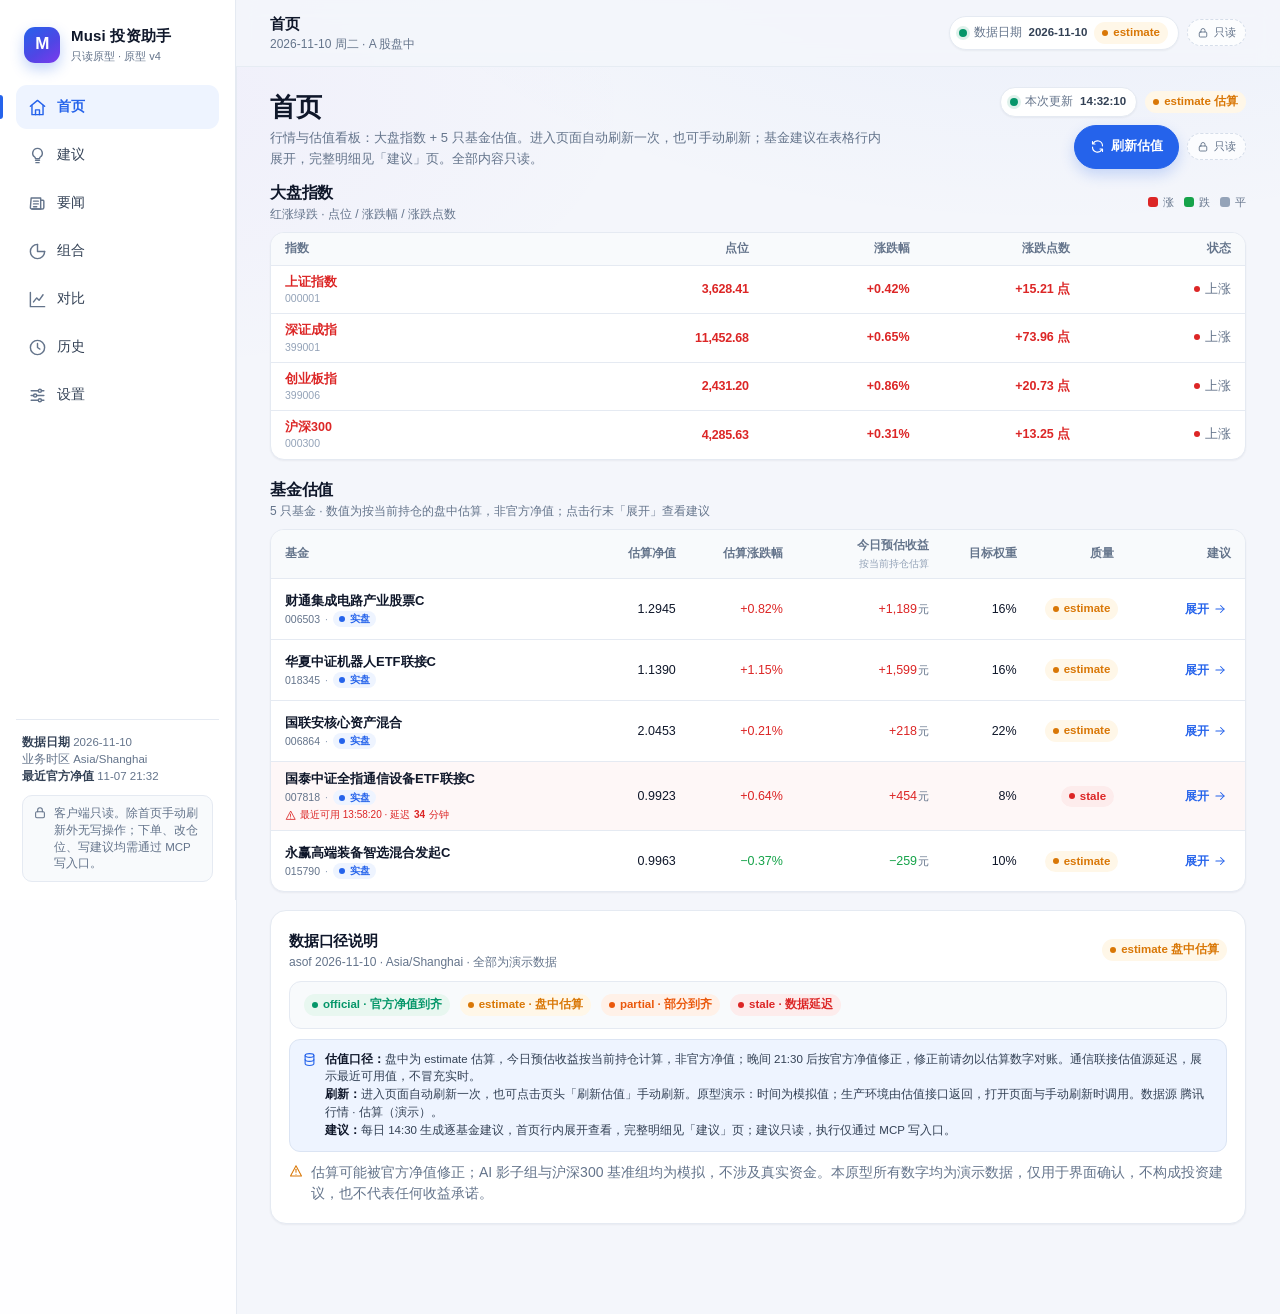
==== investment-assistant/index.html @ edfe757d "feat: 原型 v4 首页表格化、建议行内展开与全局刷新时间" ====
<!doctype html>
<html lang="zh-CN">
<head>
  <meta charset="utf-8">
  <meta name="viewport" content="width=device-width, initial-scale=1, viewport-fit=cover">
  <meta name="theme-color" content="#f4f6fb">
  <title>首页 · Musi 投资助手原型</title>
  <link rel="stylesheet" href="assets/app.css">
</head>
<body data-page="home">
  <div class="layout">
    <aside class="sidebar" id="sidebar"></aside>
    <div class="main">
      <header class="topbar" id="topbar"></header>
      <main class="content">
        <div class="page-head">
          <div>
            <h1>首页</h1>
            <p class="lede">行情与估值看板：大盘指数 + 5 只基金估值。进入页面自动刷新一次，也可手动刷新；基金建议在表格行内展开，完整明细见「建议」页。全部内容只读。</p>
          </div>
          <div class="head-side" id="home-head-side"></div>
        </div>

        <section class="section" style="margin-top:0" aria-label="大盘指数">
          <div class="section-head">
            <div>
              <h2>大盘指数</h2>
              <div class="hint">红涨绿跌 · 点位 / 涨跌幅 / 涨跌点数</div>
            </div>
            <div class="updown-legend" aria-label="涨跌颜色图例">
              <span class="ud-item"><span class="ud-swatch up"></span>涨</span>
              <span class="ud-item"><span class="ud-swatch down"></span>跌</span>
              <span class="ud-item"><span class="ud-swatch flat"></span>平</span>
            </div>
          </div>
          <div class="table-card">
            <table class="data-table index-table">
              <caption class="sr-only">大盘指数：点位、涨跌幅、涨跌点数与状态</caption>
              <thead>
                <tr>
                  <th scope="col">指数</th>
                  <th scope="col" class="r">点位</th>
                  <th scope="col" class="r">涨跌幅</th>
                  <th scope="col" class="r">涨跌点数</th>
                  <th scope="col" class="r">状态</th>
                </tr>
              </thead>
              <tbody id="index-body" aria-live="polite"></tbody>
            </table>
          </div>
        </section>

        <section class="section" aria-label="基金估值">
          <div class="section-head">
            <div>
              <h2>基金估值</h2>
              <div class="hint">5 只基金 · 数值为按当前持仓的盘中估算，非官方净值；点击行末「展开」查看建议</div>
            </div>
          </div>
          <div class="table-card">
            <table class="data-table fund-table">
              <caption class="sr-only">基金估值与今日建议，每行可展开查看建议明细</caption>
              <thead>
                <tr>
                  <th scope="col">基金</th>
                  <th scope="col" class="r">估算净值</th>
                  <th scope="col" class="r">估算涨跌幅</th>
                  <th scope="col" class="r">今日预估收益<small class="th-sub">按当前持仓估算</small></th>
                  <th scope="col" class="r">目标权重</th>
                  <th scope="col" class="r">质量</th>
                  <th scope="col" class="r">建议</th>
                </tr>
              </thead>
              <tbody id="fund-body" aria-live="polite"></tbody>
            </table>
          </div>
          <noscript>
            <div class="table-card noscript-snapshot">
              <p class="noscript-note"><b>JavaScript 未启用</b>：以下为静态快照（估算时间 14:32:10）；启用后可自动刷新，并在表格行内展开建议。</p>
              <p class="noscript-note">大盘：上证指数 3,628.41 +0.42% · 深证成指 11,452.68 +0.65% · 创业板指 2,431.20 +0.86% · 沪深300 4,285.63 +0.31%</p>
              <table class="data-table">
                <caption class="sr-only">静态基金估值快照</caption>
                <thead><tr><th scope="col">基金</th><th scope="col" class="r">估算净值</th><th scope="col" class="r">估算涨跌幅</th><th scope="col" class="r">今日预估收益</th></tr></thead>
                <tbody>
                  <tr><th scope="row">财通集成电路产业股票C</th><td class="r tabular">1.2945</td><td class="r tabular up">+0.82%</td><td class="r tabular up">+1,189 元</td></tr>
                  <tr><th scope="row">华夏中证机器人ETF联接C</th><td class="r tabular">1.1390</td><td class="r tabular up">+1.15%</td><td class="r tabular up">+1,599 元</td></tr>
                  <tr><th scope="row">国联安核心资产混合</th><td class="r tabular">2.0453</td><td class="r tabular up">+0.21%</td><td class="r tabular up">+218 元</td></tr>
                  <tr><th scope="row">国泰中证全指通信设备ETF联接C（stale）</th><td class="r tabular">0.9923</td><td class="r tabular up">+0.64%</td><td class="r tabular up">+454 元</td></tr>
                  <tr><th scope="row">永赢高端装备智选混合发起C</th><td class="r tabular">0.9963</td><td class="r tabular down">−0.37%</td><td class="r tabular down">−259 元</td></tr>
                </tbody>
              </table>
            </div>
          </noscript>
        </section>

        <section class="grid grid-12 section" id="home-quality" aria-label="数据口径说明"></section>
      </main>
      <footer class="site-foot" id="site-footer"></footer>
    </div>
    <nav class="bottom-nav" id="bottom-nav" aria-label="移动端主导航"></nav>
  </div>
  <span id="refresh-status" class="sr-only" aria-live="polite"></span>
  <script src="assets/data.js"></script>
  <script src="assets/app.js"></script>
</body>
</html>
---- investment-assistant/assets/app.css ----
/* Musi 投资助手 · 静态原型样式（浅色金融看板） */
:root {
  --bg: #f4f6fb;
  --bg-deep: #eef1f8;
  --surface: #ffffff;
  --surface-2: #f8fafc;
  --surface-3: #f1f5f9;
  --border: #e5eaf2;
  --border-strong: #d6deea;
  --text: #0f172a;
  --text-2: #334155;
  --muted: #64748b;
  --muted-2: #94a3b8;
  --blue: #2563eb;
  --blue-soft: #eef4ff;
  --purple: #7c3aed;
  --purple-soft: #f4efff;
  --amber: #d97706;
  --amber-soft: #fff7e8;
  --up: #dc2626;
  --up-soft: #fdeeee;
  --down: #16a34a;
  --down-soft: #e9f7ef;
  --green: #059669;
  --green-soft: #e8f7f0;
  --orange: #ea580c;
  --orange-soft: #fff1e8;
  --red: #dc2626;
  --red-soft: #fdecec;
  --radius: 16px;
  --radius-sm: 10px;
  --shadow: 0 1px 2px rgba(15, 23, 42, 0.04), 0 10px 28px rgba(15, 23, 42, 0.055);
  --shadow-sm: 0 1px 2px rgba(15, 23, 42, 0.05);
  --sidebar-w: 236px;
  --font: -apple-system, BlinkMacSystemFont, "Segoe UI", "PingFang SC",
    "Hiragino Sans GB", "Microsoft YaHei", "Noto Sans SC", "Source Han Sans SC",
    sans-serif;
}

* { box-sizing: border-box; }

html, body {
  margin: 0;
  padding: 0;
  max-width: 100%;
  overflow-x: hidden;
}

body {
  background:
    radial-gradient(1100px 520px at 82% -8%, rgba(37, 99, 235, 0.055), transparent 64%),
    radial-gradient(900px 460px at 8% 8%, rgba(124, 58, 237, 0.04), transparent 60%),
    var(--bg);
  color: var(--text);
  font-family: var(--font);
  font-size: 14px;
  line-height: 1.55;
  -webkit-font-smoothing: antialiased;
  text-rendering: optimizeLegibility;
}

a { color: inherit; text-decoration: none; }
button { font-family: inherit; }
svg { display: block; width: 1em; height: 1em; flex: none; }

/* ---------- 布局 ---------- */
.layout { display: flex; min-height: 100vh; position: relative; }
@media (min-width: 901px) {
  .layout::before {
    content: "";
    position: absolute;
    left: 0; top: 0; bottom: 0;
    width: var(--sidebar-w);
    background: rgba(255, 255, 255, 0.92);
    border-right: 1px solid var(--border);
    z-index: 0;
  }
}

.sidebar {
  width: var(--sidebar-w);
  flex: 0 0 var(--sidebar-w);
  position: sticky;
  top: 0;
  height: 100vh;
  padding: 22px 16px 18px;
  background: rgba(255, 255, 255, 0.92);
  border-right: 1px solid var(--border);
  display: flex;
  flex-direction: column;
  gap: 18px;
  z-index: 30;
}

.brand { display: flex; align-items: center; gap: 11px; padding: 2px 8px; }
.brand-mark {
  width: 36px; height: 36px; border-radius: 11px;
  background: linear-gradient(145deg, #2563eb, #4f46e5 58%, #7c3aed);
  color: #fff; display: grid; place-items: center;
  font-weight: 800; font-size: 17px; letter-spacing: -0.5px;
  box-shadow: 0 6px 14px rgba(37, 99, 235, 0.28);
}
.brand-name { font-weight: 700; font-size: 15px; letter-spacing: 0.2px; }
.brand-sub { font-size: 11px; color: var(--muted); margin-top: 1px; }

.side-nav { display: flex; flex-direction: column; gap: 4px; }
.nav-item {
  display: flex; align-items: center; gap: 10px;
  min-height: 44px; padding: 0 12px; border-radius: 11px;
  color: var(--text-2); font-weight: 500; font-size: 14px;
  transition: background 0.15s ease, color 0.15s ease;
  position: relative;
}
.nav-item svg { width: 19px; height: 19px; color: var(--muted); flex: none; }
.nav-item:hover { background: var(--surface-3); }
.nav-item.active {
  background: var(--blue-soft);
  color: var(--blue);
  font-weight: 650;
}
.nav-item.active svg { color: var(--blue); }
.nav-item.active::before {
  content: ""; position: absolute; left: -16px; top: 10px; bottom: 10px;
  width: 3px; border-radius: 0 3px 3px 0; background: var(--blue);
}

.side-foot {
  margin-top: auto;
  border-top: 1px solid var(--border);
  padding: 14px 6px 0;
  display: flex; flex-direction: column; gap: 10px;
}
.side-data { font-size: 11.5px; color: var(--muted); line-height: 1.5; }
.side-data b { color: var(--text-2); font-weight: 600; }
.readonly-note {
  display: flex; align-items: flex-start; gap: 7px;
  background: var(--surface-2); border: 1px solid var(--border);
  border-radius: 10px; padding: 9px 10px;
  font-size: 11.5px; color: var(--muted); line-height: 1.45;
}
.readonly-note svg { width: 14px; height: 14px; color: var(--muted); flex: none; margin-top: 1px; }

.main { flex: 1; min-width: 0; display: flex; flex-direction: column; position: relative; z-index: 1; }

.topbar {
  position: sticky; top: 0; z-index: 24;
  display: flex; align-items: center; justify-content: space-between; gap: 14px;
  padding: 12px 34px;
  background: rgba(244, 246, 251, 0.86);
  backdrop-filter: blur(10px);
  border-bottom: 1px solid rgba(229, 234, 242, 0.9);
}
.topbar-left { display: flex; align-items: center; gap: 12px; min-width: 0; }
.topbar-brand { display: none; }
.topbar-brand .brand-mark { width: 32px; height: 32px; border-radius: 9px; font-size: 15px; }
.topbar-title { font-weight: 700; font-size: 15px; white-space: nowrap; }
.topbar-sub { color: var(--muted); font-size: 12px; white-space: nowrap; }
.topbar-right { display: flex; align-items: center; gap: 8px; flex-wrap: wrap; justify-content: flex-end; }

.content {
  width: 100%;
  max-width: 1260px;
  margin: 0 auto;
  padding: 26px 34px 56px;
  min-width: 0;
}

.page-head {
  display: flex; align-items: flex-end; justify-content: space-between;
  gap: 18px; margin-bottom: 20px;
}
.page-head h1 { margin: 0 0 5px; font-size: 26px; letter-spacing: -0.4px; line-height: 1.2; }
.page-head .lede { margin: 0; color: var(--muted); font-size: 13px; max-width: 760px; }
.page-head .head-side { display: flex; gap: 8px; align-items: center; flex-wrap: wrap; justify-content: flex-end; }

.section { margin-top: 22px; }
.section-head {
  display: flex; align-items: center; justify-content: space-between;
  gap: 10px 14px; margin-bottom: 12px; flex-wrap: wrap;
}
.section-head h2 { margin: 0; font-size: 16px; letter-spacing: -0.2px; }
.section-head .hint { color: var(--muted); font-size: 12px; }

.card {
  background: var(--surface);
  border: 1px solid var(--border);
  border-radius: var(--radius);
  box-shadow: var(--shadow-sm);
}
.card-pad { padding: 18px; }
.card-head {
  display: flex; align-items: center; justify-content: space-between;
  gap: 12px; padding: 16px 18px 0;
}
.card-head h3 { margin: 0; font-size: 14.5px; font-weight: 650; }
.card-head .sub { color: var(--muted); font-size: 12px; }

.grid { display: grid; gap: 14px; }
.grid-12 { grid-template-columns: repeat(12, minmax(0, 1fr)); }
.col-3 { grid-column: span 3; }
.col-4 { grid-column: span 4; }
.col-5 { grid-column: span 5; }
.col-6 { grid-column: span 6; }
.col-7 { grid-column: span 7; }
.col-8 { grid-column: span 8; }
.col-12 { grid-column: span 12; }

/* ---------- 徽标 / 标签 ---------- */
.chip, .q, .group-tag {
  display: inline-flex; align-items: center; gap: 5px;
  border-radius: 999px; padding: 3px 8px;
  font-size: 11.5px; font-weight: 600; line-height: 1.35;
  white-space: nowrap;
}
.q::before, .group-tag::before {
  content: ""; width: 6px; height: 6px; border-radius: 50%;
  background: currentColor; flex: none;
}
.q.official { background: var(--green-soft); color: var(--green); }
.q.estimate { background: var(--amber-soft); color: var(--amber); }
.q.partial { background: var(--orange-soft); color: var(--orange); }
.q.stale { background: var(--red-soft); color: var(--red); }
.q.neutral { background: var(--surface-3); color: var(--muted); }

.chip.hold { background: var(--surface-3); color: #475569; }
.chip.buy { background: var(--up-soft); color: var(--up); }
.chip.sell { background: var(--down-soft); color: var(--down); }
.chip.plain { background: var(--surface-3); color: var(--text-2); }
.chip.blue { background: var(--blue-soft); color: var(--blue); }
.chip.green { background: var(--green-soft); color: var(--green); }
.chip.red { background: var(--red-soft); color: var(--red); }
.chip.amber { background: var(--amber-soft); color: var(--amber); }
.chip.purple { background: var(--purple-soft); color: var(--purple); }

.dot { width: 8px; height: 8px; border-radius: 50%; flex: none; }
.dot.blue { background: var(--blue); }
.dot.purple { background: var(--purple); }
.dot.amber { background: var(--amber); }
.dot.red { background: var(--up); }
.dot.green { background: var(--down); }
.dot.live { background: var(--green); box-shadow: 0 0 0 3px rgba(5, 150, 105, 0.13); }

.group-tag.actual { background: var(--blue-soft); color: var(--blue); }
.group-tag.ai { background: var(--purple-soft); color: var(--purple); }
.group-tag.bench { background: var(--amber-soft); color: var(--amber); }

.data-chip {
  display: inline-flex; align-items: center; gap: 7px;
  background: var(--surface); border: 1px solid var(--border);
  border-radius: 999px; padding: 5px 10px 5px 9px;
  font-size: 11.5px; color: var(--muted); white-space: nowrap;
  box-shadow: var(--shadow-sm);
}
.data-chip b { color: var(--text-2); font-weight: 600; font-variant-numeric: tabular-nums; }
.ro-chip {
  display: inline-flex; align-items: center; gap: 5px;
  border: 1px dashed var(--border-strong); border-radius: 999px;
  padding: 4px 9px; font-size: 11px; color: var(--muted); white-space: nowrap;
  background: rgba(255, 255, 255, 0.7);
}
.ro-chip svg { width: 12px; height: 12px; }

/* ---------- 数值 ---------- */
.num { font-variant-numeric: tabular-nums; letter-spacing: -0.2px; }
.up { color: var(--up); }
.down { color: var(--down); }
.flat { color: var(--muted); }
.mono { font-variant-numeric: tabular-nums; }

/* ---------- 顶部统计卡 ---------- */
.stat-card { padding: 17px 18px 16px; position: relative; overflow: hidden; }
.stat-card .k { color: var(--muted); font-size: 12.5px; display: flex; align-items: center; gap: 6px; }
.stat-card .v { font-size: 27px; font-weight: 750; letter-spacing: -0.8px; margin-top: 7px; line-height: 1.1; }
.stat-card .v small { font-size: 13px; font-weight: 600; color: var(--muted); letter-spacing: 0; margin-left: 3px; }
.stat-card .s { color: var(--muted); font-size: 12px; margin-top: 6px; display: flex; align-items: center; gap: 6px; flex-wrap: wrap; }
.stat-card .spark { position: absolute; right: 14px; bottom: 12px; opacity: 0.9; }
.stat-card.accent-blue { background: linear-gradient(155deg, #ffffff 58%, #eef4ff); }
.stat-card.accent-up { background: linear-gradient(155deg, #ffffff 58%, #fdeeee); }
.stat-card.accent-amber { background: linear-gradient(155deg, #ffffff 58%, #fff7e8); }

.market-line { display: flex; align-items: baseline; gap: 8px; flex-wrap: wrap; }
.market-value { font-size: 24px; font-weight: 750; letter-spacing: -0.6px; }
.market-name { font-size: 12px; color: var(--muted); }
.level-bar { margin-top: 12px; }
.level-track {
  position: relative; height: 7px; border-radius: 99px;
  background: linear-gradient(90deg, #fee2e2 0%, #fef3c7 52%, #dcfce7 100%);
}
.level-marker {
  position: absolute; top: 50%; width: 13px; height: 13px; border-radius: 50%;
  background: #fff; border: 3px solid var(--blue);
  transform: translate(-50%, -50%); box-shadow: 0 1px 4px rgba(15, 23, 42, 0.25);
}
.level-labels { display: flex; justify-content: space-between; margin-top: 7px; font-size: 10.5px; color: var(--muted-2); }
.level-labels b { color: var(--muted); font-weight: 600; }

/* ---------- 建议横幅 ---------- */
.advice-banner {
  border: 1px solid #dbe4f3;
  background: linear-gradient(120deg, #f6f9ff 0%, #ffffff 55%, #fbf8ff 100%);
  border-radius: var(--radius);
  padding: 18px;
  display: flex; gap: 16px; align-items: flex-start;
  box-shadow: var(--shadow-sm);
}
.advice-icon {
  width: 42px; height: 42px; border-radius: 12px; flex: none;
  display: grid; place-items: center;
  background: var(--blue-soft); color: var(--blue);
}
.advice-icon svg { width: 22px; height: 22px; }
.advice-body { min-width: 0; flex: 1; }
.advice-title { display: flex; align-items: center; gap: 8px; flex-wrap: wrap; font-weight: 650; font-size: 14.5px; }
.advice-text { color: var(--text-2); font-size: 13px; margin-top: 5px; }
.advice-meta { display: flex; gap: 8px; flex-wrap: wrap; margin-top: 10px; }

/* ---------- 今日决策摘要 ---------- */
.decision-summary {
  padding: 18px;
  border-color: #dbe4f3;
  background: linear-gradient(120deg, #f6f9ff 0%, #ffffff 55%, #fbf8ff 100%);
}
.decision-eyebrow {
  display: flex; align-items: center; gap: 7px; flex-wrap: wrap;
  font-size: 12.5px; font-weight: 650; color: var(--text-2);
}
.decision-eyebrow svg { width: 15px; height: 15px; color: var(--blue); }
.decision-title { font-size: 19px; font-weight: 750; letter-spacing: -0.4px; margin-top: 6px; line-height: 1.35; }
.decision-vs { color: var(--muted); font-size: 14px; font-weight: 600; white-space: nowrap; }
.decision-text { margin: 6px 0 0; color: var(--text-2); font-size: 13px; line-height: 1.6; overflow-wrap: anywhere; }
.decision-chips { display: flex; gap: 7px; flex-wrap: wrap; margin-top: 11px; }
.decision-plan { margin-top: 9px; color: var(--muted); font-size: 12px; line-height: 1.55; overflow-wrap: anywhere; }
.decision-note { margin-top: 5px; color: var(--muted-2); font-size: 11px; line-height: 1.5; overflow-wrap: anywhere; }

/* ---------- 基金卡（三分区） ---------- */
.fund-grid { display: grid; grid-template-columns: 1fr; gap: 14px; }
@media (min-width: 1200px) {
  .fund-grid { grid-template-columns: repeat(2, minmax(0, 1fr)); }
}
.fund-card { padding: 0; display: flex; flex-direction: column; min-width: 0; overflow: hidden; }
.fund-head {
  display: flex; align-items: flex-start; justify-content: space-between;
  gap: 10px 12px; padding: 16px 16px 0; flex-wrap: wrap;
}
.fund-head-main { flex: 1 1 180px; min-width: 0; }
.fund-name {
  font-weight: 700; font-size: 15px; line-height: 1.35;
  overflow-wrap: anywhere; word-break: break-word;
}
.fund-meta {
  display: flex; flex-wrap: wrap; column-gap: 6px; row-gap: 2px;
  margin-top: 3px; color: var(--muted); font-size: 11.5px; line-height: 1.45;
}
.fund-code { font-variant-numeric: tabular-nums; }
.fund-sep { color: var(--muted-2); }
.fund-badges { display: flex; gap: 6px; flex-wrap: wrap; justify-content: flex-end; flex: 0 1 auto; min-width: 0; }
.fund-zone { padding: 14px 16px; min-width: 0; }
.zone-head {
  display: flex; align-items: center; justify-content: space-between;
  gap: 8px; flex-wrap: wrap; margin-bottom: 10px;
}
.zone-title {
  display: flex; align-items: center; gap: 7px;
  font-size: 12.5px; font-weight: 650; color: var(--text-2);
}
.zone-no {
  width: 18px; height: 18px; border-radius: 50%; flex: none;
  display: inline-grid; place-items: center;
  background: var(--surface-3); color: var(--muted);
  font-size: 10.5px; font-weight: 700; line-height: 1;
}
.zone-tag {
  display: inline-flex; align-items: center; gap: 4px;
  padding: 2px 7px; border: 1px solid var(--border); border-radius: 999px;
  background: var(--surface-2); color: var(--muted);
  font-size: 10.5px; line-height: 1.4; white-space: nowrap;
}
.zone-tag.warn { background: var(--red-soft); border-color: #f6cfcf; color: var(--red); }
.zone-tag svg { width: 11px; height: 11px; }
.card-divider { height: 1px; background: var(--border); margin: 0 16px; flex: none; }

.live-grid { display: grid; grid-template-columns: repeat(2, minmax(0, 1fr)); gap: 10px; }
.live-cell, .compare-cell {
  display: flex; flex-direction: column; gap: 2px; min-width: 0;
  padding: 10px 11px; border: 1px solid var(--border); border-radius: 11px;
  background: var(--surface-2);
}
.cell-label { font-size: 11px; color: var(--muted); line-height: 1.4; overflow-wrap: anywhere; }
.cell-value {
  font-size: 18px; font-weight: 750; letter-spacing: -0.4px; line-height: 1.25;
  overflow-wrap: anywhere;
}
.cell-value small { margin-left: 2px; font-size: 11px; font-weight: 600; color: var(--muted); }
.cell-sub { font-size: 10.5px; color: var(--muted-2); line-height: 1.4; }
.tabular { font-variant-numeric: tabular-nums; }

.live-meta {
  display: flex; justify-content: space-between; gap: 6px 10px; flex-wrap: wrap;
  margin-top: 10px; font-size: 10.5px; color: var(--muted); line-height: 1.5;
}
.calc-time { display: inline-flex; align-items: flex-start; gap: 5px; color: var(--text-2); font-weight: 600; }
.calc-time svg { width: 12px; height: 12px; flex: none; margin-top: 1px; }
.calc-time.warn { color: var(--red); }
.live-source { color: var(--muted-2); }
.stale-note {
  display: flex; align-items: flex-start; gap: 6px;
  margin-top: 9px; padding: 8px 10px; border-radius: 9px;
  background: var(--red-soft); color: #991b1b;
  font-size: 10.5px; line-height: 1.45;
}
.stale-note svg { width: 12px; height: 12px; flex: none; margin-top: 1px; }

.compare-grid { display: grid; grid-template-columns: repeat(2, minmax(0, 1fr)); gap: 10px; }
.compare-cell.is-target { background: #f8fbff; border-color: #dbe4f3; }
.compare-cell.is-target .cell-label { color: var(--blue); }
.compare-cell.is-wide {
  grid-column: 1 / -1; flex-direction: row; align-items: baseline; justify-content: space-between; gap: 10px;
}
.compare-cell.is-wide .cell-value { font-size: 16px; }
.weight-line { margin-top: 10px; }
.weight-track {
  position: relative; height: 8px; border-radius: 99px;
  background: var(--surface-3); overflow: hidden;
}
.weight-fill { height: 100%; border-radius: 99px; background: var(--blue); }
.weight-fill.stale { background: var(--amber); }
.weight-target { position: absolute; top: -2px; bottom: -2px; width: 2px; background: var(--text-2); opacity: 0.6; }
.weight-labels { display: flex; justify-content: space-between; gap: 8px; margin-top: 5px; font-size: 10.5px; color: var(--muted); }

.advice-zone .zone-head { align-items: flex-start; margin-bottom: 0; }
.advice-row { display: flex; gap: 7px; flex-wrap: wrap; margin-top: 10px; }
.advice-reason { margin: 8px 0 0; font-size: 12px; color: var(--muted); line-height: 1.55; overflow-wrap: anywhere; }
.advice-foot {
  display: flex; align-items: flex-start; gap: 5px;
  margin-top: 9px; padding-top: 9px; border-top: 1px dashed var(--border);
  font-size: 10.5px; color: var(--muted-2); line-height: 1.45;
}
.advice-foot svg { width: 12px; height: 12px; flex: none; margin-top: 1px; }
.exec-state {
  display: inline-flex; align-items: center; gap: 5px;
  color: var(--green); font-size: 11px; font-weight: 650; white-space: nowrap;
}
.exec-state svg { width: 13px; height: 13px; }
.exec-state.muted { color: var(--muted); font-weight: 600; }

.realtime-note {
  display: flex; align-items: flex-start; gap: 8px;
  margin-top: 12px; padding: 11px 12px;
  border: 1px solid #dbe4f3; border-radius: 11px;
  background: var(--blue-soft); color: var(--text-2);
  font-size: 11.5px; line-height: 1.55;
}
.realtime-note svg { width: 15px; height: 15px; flex: none; margin-top: 1px; color: var(--blue); }
.realtime-note b { color: var(--text); }

/* ---------- 标签页 ---------- */
.tabs {
  display: inline-flex; align-items: center; gap: 3px;
  background: var(--bg-deep); border: 1px solid var(--border);
  border-radius: 12px; padding: 4px; max-width: 100%;
}
.tab {
  appearance: none; border: 0; background: transparent; cursor: pointer;
  min-height: 44px; padding: 0 15px; border-radius: 9px;
  color: var(--muted); font-size: 13px; font-weight: 600;
  display: inline-flex; align-items: center; gap: 7px; white-space: nowrap;
  transition: background 0.15s ease, color 0.15s ease, box-shadow 0.15s ease;
}
.tab:hover { color: var(--text-2); }
.tab.active { background: var(--surface); color: var(--text); box-shadow: 0 1px 3px rgba(15, 23, 42, 0.12); }
.tab .dot { width: 7px; height: 7px; }

/* ---------- 表格 / 持仓 ---------- */
.holdings { border: 1px solid var(--border); border-radius: 14px; overflow: hidden; background: var(--surface); }
.holdings-head, .holding-row {
  display: grid;
  grid-template-columns: minmax(190px, 2.35fr) 1fr 1fr 1fr 1.1fr 1.05fr;
  align-items: center; gap: 12px; padding: 12px 16px;
}
.holdings-head {
  background: var(--surface-2); border-bottom: 1px solid var(--border);
  font-size: 11.5px; color: var(--muted); font-weight: 600;
}
.holdings-head .r, .holding-row .r { text-align: right; }
.holding-row { border-top: 1px solid var(--border); }
.holding-row:first-child { border-top: 0; }
.holding-row:hover { background: #fbfcff; }
.fund-cell { display: flex; align-items: center; gap: 10px; min-width: 0; }
.fund-avatar {
  width: 34px; height: 34px; border-radius: 10px; flex: none;
  display: grid; place-items: center; font-size: 11px; font-weight: 700;
  background: var(--blue-soft); color: var(--blue);
}
.fund-cell .nm { font-weight: 600; font-size: 13px; line-height: 1.35; overflow-wrap: anywhere; }
.fund-cell .cd { color: var(--muted-2); font-size: 11px; font-variant-numeric: tabular-nums; }
.cell-k { display: none; color: var(--muted-2); font-size: 10.5px; margin-bottom: 2px; }
.subbar { height: 4px; border-radius: 99px; background: var(--surface-3); overflow: hidden; margin-top: 5px; }
.subbar > span { display: block; height: 100%; border-radius: 99px; background: var(--blue); }

.deviation-list { display: flex; flex-direction: column; gap: 10px; }
.dev-item {
  display: flex; gap: 10px; align-items: flex-start;
  padding: 11px 12px; border: 1px solid var(--border); border-radius: 11px;
  background: var(--surface-2);
}
.dev-item .bar { width: 3px; align-self: stretch; border-radius: 3px; background: var(--blue); flex: none; }
.dev-item.warn .bar { background: var(--amber); }
.dev-item .t { font-weight: 600; font-size: 12.5px; }
.dev-item .d { color: var(--muted); font-size: 11.5px; margin-top: 2px; }

/* ---------- 曲线图 ---------- */
.chart-card { padding: 16px 18px 12px; }
.chart-top { display: flex; align-items: flex-start; justify-content: space-between; gap: 14px; flex-wrap: wrap; }
.legend { display: flex; gap: 14px; flex-wrap: wrap; align-items: center; }
.legend-item { display: inline-flex; align-items: center; gap: 6px; font-size: 11.5px; color: var(--muted); }
.legend-item b { color: var(--text-2); font-weight: 650; }
.legend-swatch { width: 16px; height: 3px; border-radius: 2px; }
.chart-wrap { width: 100%; overflow: hidden; margin-top: 6px; }
.chart-wrap svg { width: 100%; height: auto; }
.chart-empty { color: var(--muted); text-align: center; padding: 40px; }

.metrics-table { width: 100%; border-collapse: collapse; }
.metrics-table th, .metrics-table td { padding: 11px 12px; border-top: 1px solid var(--border); text-align: right; font-size: 12.5px; }
.metrics-table th { color: var(--muted); font-weight: 600; font-size: 11.5px; background: var(--surface-2); border-top: 0; }
.metrics-table th:first-child, .metrics-table td:first-child { text-align: left; }
.metrics-table td:first-child { color: var(--text-2); font-weight: 550; }
.metrics-table th:first-child, .metrics-table td:first-child { overflow-wrap: anywhere; }
.metrics-table .best { color: var(--up); font-weight: 700; }
.metrics-table tr.highlight td { background: #fbfcff; }

.metric-grid { display: grid; grid-template-columns: repeat(5, minmax(0, 1fr)); gap: 12px; }
.metric-box { padding: 14px; border: 1px solid var(--border); border-radius: 13px; background: var(--surface); min-width: 0; }
.metric-box .k { font-size: 11.5px; color: var(--muted); overflow-wrap: anywhere; }
.metric-box .v { font-size: 19px; font-weight: 750; letter-spacing: -0.4px; margin-top: 3px; }
.metric-box .s { font-size: 10.5px; color: var(--muted-2); margin-top: 2px; overflow-wrap: anywhere; }

/* ---------- 时间线 ---------- */
.timeline { position: relative; padding-left: 26px; }
.timeline::before {
  content: ""; position: absolute; left: 8px; top: 8px; bottom: 8px;
  width: 2px; background: linear-gradient(180deg, #dbe4f3, #eef1f8);
  border-radius: 2px;
}
.tl-item { position: relative; padding: 0 0 18px; }
.tl-item:last-child { padding-bottom: 0; }
.tl-dot {
  position: absolute; left: -26px; top: 4px; width: 18px; height: 18px;
  border-radius: 50%; background: #fff; border: 3px solid var(--blue);
  box-shadow: 0 0 0 3px #eef4ff;
}
.tl-item.official .tl-dot { border-color: var(--green); box-shadow: 0 0 0 3px var(--green-soft); }
.tl-item.partial .tl-dot { border-color: var(--orange); box-shadow: 0 0 0 3px var(--orange-soft); }
.tl-item.reverted .tl-dot { border-color: var(--red); box-shadow: 0 0 0 3px var(--red-soft); }
.tl-item.estimate .tl-dot { border-color: var(--amber); box-shadow: 0 0 0 3px var(--amber-soft); }
.tl-card { background: var(--surface); border: 1px solid var(--border); border-radius: 13px; padding: 13px 15px; }
.tl-top { display: flex; align-items: center; gap: 8px; flex-wrap: wrap; }
.tl-time { font-size: 11.5px; color: var(--muted-2); font-variant-numeric: tabular-nums; }
.tl-title { font-weight: 650; font-size: 13.5px; }
.tl-desc { color: var(--muted); font-size: 12px; margin-top: 5px; }
.tl-meta { display: flex; gap: 7px; flex-wrap: wrap; margin-top: 8px; }

.trades-wrap { overflow: hidden; border: 1px solid var(--border); border-radius: 14px; background: var(--surface); }
.trade-head, .trade-row {
  display: grid; grid-template-columns: 1.05fr 2.1fr 0.8fr 0.9fr 0.9fr 1.1fr;
  gap: 10px; padding: 11px 15px; align-items: center;
}
.trade-head { background: var(--surface-2); font-size: 11.5px; color: var(--muted); font-weight: 600; }
.trade-row { border-top: 1px solid var(--border); font-size: 12.5px; }
.trade-row .r { text-align: right; }
.trade-head .r { text-align: right; }
.trade-fund { min-width: 0; line-height: 1.4; overflow-wrap: anywhere; }

/* ---------- 设置 ---------- */
.settings-banner {
  display: flex; gap: 12px; align-items: flex-start;
  padding: 13px 15px; border-radius: 13px;
  background: var(--amber-soft); border: 1px solid #f3dfb8;
  color: #92400e; font-size: 12.5px;
}
.settings-banner svg { width: 18px; height: 18px; flex: none; margin-top: 1px; }
.setting-group { display: flex; flex-direction: column; }
.setting-row {
  display: flex; align-items: center; justify-content: space-between;
  gap: 16px; padding: 13px 0; border-top: 1px solid var(--border);
}
.setting-row:first-child { border-top: 0; }
.setting-row .label { font-size: 13px; font-weight: 550; overflow-wrap: anywhere; }
.setting-row > div:first-child { min-width: 0; }
.setting-row .desc { color: var(--muted); font-size: 11.5px; margin-top: 2px; }
.setting-row .value { font-size: 13px; font-weight: 650; text-align: right; white-space: nowrap; }
.setting-row .value small { display: block; color: var(--muted); font-weight: 500; font-size: 11px; }
.ro-switch {
  width: 46px; height: 27px; border-radius: 99px; background: var(--blue);
  position: relative; flex: none; opacity: 0.9; pointer-events: none;
}
.ro-switch::after {
  content: ""; position: absolute; top: 3px; right: 3px; width: 21px; height: 21px;
  border-radius: 50%; background: #fff; box-shadow: 0 1px 3px rgba(15, 23, 42, 0.25);
}
.ro-switch.off { background: var(--border-strong); }
.ro-switch.off::after { right: auto; left: 3px; }
.ro-pill {
  display: inline-flex; align-items: center; gap: 5px;
  font-size: 11px; color: var(--muted); border: 1px dashed var(--border-strong);
  border-radius: 999px; padding: 4px 8px; min-height: 28px;
}
.ro-pill svg { width: 12px; height: 12px; }
.disabled-entry {
  display: inline-flex; align-items: center; gap: 6px; min-height: 44px;
  padding: 0 14px; border-radius: 10px; border: 1px dashed var(--border-strong);
  background: var(--surface-2); color: var(--muted-2); font-size: 12.5px; font-weight: 600;
  cursor: not-allowed;
}
.weight-setting { display: flex; flex-direction: column; gap: 9px; }
.ws-row { display: grid; grid-template-columns: 1fr auto; gap: 10px; align-items: center; font-size: 12.5px; }
.ws-bar { height: 6px; border-radius: 99px; background: var(--surface-3); overflow: hidden; margin-top: 4px; }
.ws-bar > span { display: block; height: 100%; border-radius: 99px; background: var(--blue); }
.ws-num { font-weight: 650; font-variant-numeric: tabular-nums; }

/* ---------- 页脚 / 风险 ---------- */
.site-foot {
  max-width: 1260px; width: 100%; margin: 0 auto; padding: 0 34px 34px;
  color: var(--muted); font-size: 11.5px;
}
.quality-legend {
  display: flex; gap: 10px; flex-wrap: wrap; align-items: center;
  padding: 12px 14px; border: 1px solid var(--border); border-radius: 12px;
  background: rgba(255, 255, 255, 0.65);
}
.quality-legend .lg-title { font-weight: 650; color: var(--text-2); margin-right: 2px; }
.risk-note {
  margin-top: 12px; display: flex; gap: 8px; align-items: flex-start;
  line-height: 1.55; color: var(--muted);
}
.risk-note svg { width: 14px; height: 14px; flex: none; margin-top: 2px; color: var(--amber); }

/* ---------- 底部导航（移动） ---------- */
.bottom-nav {
  display: none;
  position: fixed; left: 0; right: 0; bottom: 0; z-index: 40;
  background: rgba(255, 255, 255, 0.96);
  backdrop-filter: blur(12px);
  border-top: 1px solid var(--border);
  padding: 6px 6px calc(6px + env(safe-area-inset-bottom));
  box-shadow: 0 -6px 20px rgba(15, 23, 42, 0.05);
}
.bottom-nav a, .bottom-more {
  appearance: none; border: 0; background: transparent; cursor: pointer;
  flex: 1; min-height: 52px; border-radius: 11px;
  display: flex; flex-direction: column; align-items: center; justify-content: center; gap: 2px;
  color: var(--muted); font-size: 10.5px; font-weight: 600;
}
.bottom-nav a svg, .bottom-more svg { width: 20px; height: 20px; }
.bottom-nav a.active, .bottom-more.active { color: var(--blue); background: var(--blue-soft); }
.bottom-more { padding: 0; }

/* ---------- 响应式 ---------- */
@media (max-width: 1120px) {
  .content, .site-foot { padding-left: 24px; padding-right: 24px; }
  .topbar { padding-left: 24px; padding-right: 24px; }
  .sidebar { --sidebar-w: 216px; width: 216px; flex-basis: 216px; }
  :root { --sidebar-w: 216px; }
  .col-3 { grid-column: span 6; }
  .metric-grid { grid-template-columns: repeat(3, minmax(0, 1fr)); }
}

@media (max-width: 900px) {
  .sidebar { display: none; }
  .topbar-brand { display: block; }
  .bottom-nav { display: flex; }
  .content { padding: 18px 16px 96px; }
  .site-foot { padding: 0 16px 92px; }
  .topbar { padding: 10px 16px; }
  .topbar .topbar-sub { display: none; }
  .page-head { align-items: flex-start; flex-direction: column; gap: 12px; }
  .page-head h1 { font-size: 23px; }
  .page-head .head-side { justify-content: flex-start; }
  .col-4, .col-5, .col-6, .col-7, .col-8, .col-3 { grid-column: span 12; }
  .metric-grid { grid-template-columns: repeat(2, minmax(0, 1fr)); }
  .holdings { border: 0; background: transparent; display: grid; gap: 10px; }
  .holdings-head { display: none; }
  .holding-row {
    grid-template-columns: 1fr 1fr; gap: 10px 14px;
    border: 1px solid var(--border); border-radius: 13px;
    background: var(--surface); padding: 14px; box-shadow: var(--shadow-sm);
  }
  .holding-row .fund-cell { grid-column: 1 / -1; }
  .holding-row .r { text-align: left; }
  .cell-k { display: block; }
  .trade-head { display: none; }
  .trades-wrap { border: 0; background: transparent; display: grid; gap: 10px; }
  .trade-row {
    grid-template-columns: 1fr 1fr; gap: 8px 14px;
    border: 1px solid var(--border); border-radius: 13px; background: var(--surface);
    padding: 13px 14px; box-shadow: var(--shadow-sm);
  }
  .trade-row .trade-fund { grid-column: 1 / -1; font-weight: 650; }
  .trade-row .r { text-align: left; }
  .trade-row .trade-key { display: block; color: var(--muted-2); font-size: 10.5px; }
  .metrics-table th, .metrics-table td { padding: 9px 8px; font-size: 11.5px; }
  .metric-grid { gap: 9px; }
  #today-stats { grid-template-columns: repeat(2, minmax(0, 1fr)); }
  #today-stats .stat-card { grid-column: span 2; }
  #today-stats .stat-card:nth-child(3), #today-stats .stat-card:nth-child(4) { grid-column: span 1; }
}

@media (max-width: 560px) {
  .topbar-title { font-size: 14px; }
  .data-chip { padding: 4px 8px; font-size: 10.5px; }
  .topbar-right .ro-chip { display: none; }
  .page-head h1 { font-size: 22px; }
  .stat-card .v { font-size: 24px; }
  .fund-pnl { font-size: 19px; }
  .advice-banner { padding: 14px; gap: 12px; }
  .advice-icon { width: 36px; height: 36px; border-radius: 10px; }
  .advice-icon svg { width: 19px; height: 19px; }
  .tabs { width: 100%; }
  #range-tabs, #group-tabs { width: 100%; }
  .tab { flex: 1; justify-content: center; padding: 0 8px; font-size: 12px; }
  .metric-grid { grid-template-columns: 1fr 1fr; }
  .metric-box .v { font-size: 17px; }
  .chart-card { padding: 14px 12px 8px; }
  .card-pad { padding: 14px; }
  .setting-row { gap: 10px; flex-wrap: wrap; }
  .setting-row .value { font-size: 12.5px; white-space: normal; text-align: left; }
  .quality-legend { padding: 10px 11px; gap: 7px; }
  #today-stats .stat-card:nth-child(3) .v, #today-stats .stat-card:nth-child(4) .v { font-size: 20px; }
  .decision-summary { padding: 14px; }
  .decision-title { font-size: 17px; }
  .decision-vs { font-size: 12.5px; }
  .fund-head { padding: 14px 14px 0; }
  .fund-zone { padding: 12px 14px; }
  .card-divider { margin: 0 14px; }
  .live-cell, .compare-cell { padding: 9px 10px; }
  .cell-value { font-size: 17px; }
  .compare-cell.is-wide .cell-value { font-size: 15px; }
  .exec-state { white-space: normal; }
}

@media (min-width: 901px) {
  .bottom-nav { display: none; }
}

/* ================= v3：首页行情/估值、建议、要闻、更多抽屉 ================= */
.sr-only {
  position: absolute; width: 1px; height: 1px; padding: 0; margin: -1px;
  overflow: hidden; clip: rect(0 0 0 0); white-space: nowrap; border: 0;
}

/* 刷新按钮 */
.refresh-btn {
  display: inline-flex; align-items: center; justify-content: center; gap: 6px;
  min-height: 44px; padding: 0 15px; border-radius: 999px;
  border: 1px solid var(--blue); background: var(--blue); color: #fff;
  font-size: 12.5px; font-weight: 650; cursor: pointer;
  box-shadow: 0 6px 14px rgba(37, 99, 235, 0.22);
  transition: background 0.15s ease, box-shadow 0.15s ease, opacity 0.15s ease;
}
.refresh-btn:hover { background: #1d4ed8; }
.refresh-btn:disabled { cursor: progress; opacity: 0.82; }
.refresh-btn .refresh-ico { display: inline-flex; }
.refresh-btn .refresh-ico svg { width: 15px; height: 15px; }
.refresh-btn.is-busy .refresh-ico svg { animation: spin 0.9s linear infinite; }
@keyframes spin { to { transform: rotate(360deg); } }
body.is-refreshing .index-grid, body.is-refreshing .fund-grid { opacity: 0.62; transition: opacity 0.2s ease; }

/* 涨跌图例 */
.updown-legend { display: flex; gap: 10px; align-items: center; flex-wrap: wrap; font-size: 11px; color: var(--muted); }
.ud-item { display: inline-flex; align-items: center; gap: 5px; white-space: nowrap; }
.ud-swatch { width: 10px; height: 10px; border-radius: 3px; display: inline-block; flex: none; }
.ud-swatch.up { background: var(--up); }
.ud-swatch.down { background: var(--down); }
.ud-swatch.flat { background: var(--muted-2); }
.ud-dot { width: 6px; height: 6px; border-radius: 50%; background: var(--muted-2); flex: none; }
.ud-dot.up { background: var(--up); }
.ud-dot.down { background: var(--down); }

/* 大盘指数 */
.index-grid { display: grid; grid-template-columns: repeat(2, minmax(0, 1fr)); gap: 12px; }
@media (min-width: 1100px) { .index-grid { grid-template-columns: repeat(4, minmax(0, 1fr)); } }
.index-card {
  background: var(--surface); border: 1px solid var(--border); border-top: 3px solid var(--border-strong);
  border-radius: 14px; padding: 14px 15px; box-shadow: var(--shadow-sm); min-width: 0;
}
.index-card.up { border-top-color: rgba(220, 38, 38, 0.6); }
.index-card.down { border-top-color: rgba(22, 163, 74, 0.6); }
.index-head { display: flex; align-items: baseline; justify-content: space-between; gap: 8px; }
.index-name { font-weight: 650; font-size: 13.5px; }
.index-code { font-size: 10.5px; color: var(--muted-2); font-variant-numeric: tabular-nums; }
.index-value { font-size: 24px; font-weight: 750; letter-spacing: -0.6px; margin-top: 7px; line-height: 1.15; overflow-wrap: anywhere; }
.index-change { display: flex; align-items: baseline; gap: 8px; flex-wrap: wrap; margin-top: 4px; }
.index-pct { font-size: 14px; font-weight: 700; }
.index-points { font-size: 12px; font-weight: 600; }
.index-foot { display: flex; align-items: center; gap: 5px; margin-top: 8px; font-size: 10.5px; color: var(--muted-2); }

/* 基金估值卡 */
.estimate-grid { display: grid; grid-template-columns: repeat(2, minmax(0, 1fr)); gap: 10px; }
.est-cell {
  display: flex; flex-direction: column; gap: 2px; min-width: 0;
  padding: 10px 11px; border: 1px solid var(--border); border-radius: 11px;
  background: var(--surface-2);
}
.est-cell.is-wide { grid-column: 1 / -1; flex-direction: row; align-items: baseline; justify-content: space-between; gap: 8px 12px; flex-wrap: wrap; }
.est-cell.is-wide .cell-value { font-size: 20px; }
.est-foot { display: flex; justify-content: flex-end; margin-top: 4px; }
.text-link {
  display: inline-flex; align-items: center; gap: 4px; min-height: 44px; padding: 0 2px;
  color: var(--blue); font-size: 12px; font-weight: 650;
}
.text-link svg { width: 13px; height: 13px; }
.est-card.is-stale { border-color: #f0c9c9; }
@media (min-width: 1200px) {
  .est-card .estimate-grid { grid-template-columns: repeat(3, minmax(0, 1fr)); }
  .est-card .est-cell.is-wide { grid-column: auto; flex-direction: column; align-items: flex-start; }
}
.fund-live-meta { display: flex; align-items: center; gap: 7px; flex-wrap: wrap; font-size: 11.5px; color: var(--muted); }
.live-inline { display: inline-flex; align-items: center; gap: 6px; }
.live-inline b { color: var(--text-2); font-weight: 650; font-variant-numeric: tabular-nums; }

/* 建议页 */
.advice-list { display: grid; grid-template-columns: 1fr; gap: 12px; }
@media (min-width: 1100px) { .advice-list { grid-template-columns: repeat(2, minmax(0, 1fr)); } }
.advice-card { padding: 16px; min-width: 0; scroll-margin-top: 84px; }
.advice-card-head { display: flex; align-items: flex-start; justify-content: space-between; gap: 10px 12px; flex-wrap: wrap; }
.advice-card-tags { display: flex; align-items: center; gap: 6px; flex-wrap: wrap; }
.advice-detail-grid { display: grid; grid-template-columns: repeat(3, minmax(0, 1fr)); gap: 10px; margin-top: 12px; }
.advice-cell {
  display: flex; flex-direction: column; gap: 3px; min-width: 0;
  padding: 9px 11px; border: 1px solid var(--border); border-radius: 11px; background: var(--surface-2);
}
.advice-op { font-size: 16px; font-weight: 750; line-height: 1.2; }
.advice-reason { margin: 10px 0 0; font-size: 12.5px; color: var(--muted); line-height: 1.6; overflow-wrap: anywhere; }
.advice-compare { display: flex; align-items: flex-start; gap: 6px; margin-top: 10px; font-size: 11.5px; color: var(--muted); line-height: 1.5; overflow-wrap: anywhere; }
.advice-compare svg { width: 13px; height: 13px; margin-top: 2px; flex: none; color: var(--blue); }
.advice-card .advice-foot {
  display: flex; align-items: center; gap: 6px; flex-wrap: wrap;
  margin-top: 10px; padding-top: 10px; border-top: 1px dashed var(--border);
  font-size: 10.5px; color: var(--muted-2); line-height: 1.45;
}
.advice-card .advice-foot .text-link { margin-left: auto; }

/* 要闻页 */
.demo-banner {
  display: flex; gap: 10px; align-items: flex-start;
  padding: 13px 15px; border-radius: 13px;
  background: var(--amber-soft); border: 1px solid #f3dfb8;
  color: #92400e; font-size: 12px; line-height: 1.55;
}
.demo-banner > svg { width: 18px; height: 18px; flex: none; margin-top: 1px; }
.demo-banner b { display: block; color: #78350f; font-size: 12.5px; }
.demo-banner span { display: block; margin-top: 3px; }
.demo-banner em { display: block; margin-top: 6px; font-style: normal; font-weight: 600; }
.demo-chip {
  display: inline-flex; align-items: center; gap: 5px;
  padding: 4px 9px; border-radius: 999px;
  background: var(--amber-soft); border: 1px solid #f3dfb8; color: #92400e;
  font-size: 11.5px; font-weight: 650; white-space: nowrap;
}
.demo-chip svg { width: 12px; height: 12px; }
.news-list { display: flex; flex-direction: column; gap: 10px; }
.news-item { display: grid; grid-template-columns: 92px 1fr; gap: 14px; padding: 15px 17px; min-width: 0; }
.news-side {
  display: flex; flex-direction: column; align-items: flex-start; gap: 3px;
  border-right: 1px solid var(--border); padding-right: 12px;
}
.news-date { font-weight: 700; font-size: 13px; font-variant-numeric: tabular-nums; }
.news-time { font-size: 10.5px; color: var(--muted-2); font-variant-numeric: tabular-nums; }
.news-cat {
  display: inline-flex; margin-top: 3px; padding: 2px 7px; border-radius: 999px;
  background: var(--blue-soft); color: var(--blue); font-size: 10.5px; font-weight: 650;
}
.news-body { min-width: 0; }
.news-top { display: flex; align-items: center; gap: 8px; flex-wrap: wrap; }
.news-impact { padding: 2px 8px; border-radius: 999px; font-size: 10.5px; font-weight: 700; }
.news-impact.up { background: var(--up-soft); color: var(--up); }
.news-impact.down { background: var(--down-soft); color: var(--down); }
.news-impact.flat { background: var(--surface-3); color: var(--muted); }
.news-scope { font-size: 11px; color: var(--muted); }
.news-title { margin: 6px 0 0; font-size: 14.5px; line-height: 1.4; letter-spacing: -0.1px; overflow-wrap: anywhere; }
.news-summary { margin: 5px 0 0; font-size: 12.5px; color: var(--muted); line-height: 1.6; overflow-wrap: anywhere; }
.news-source { margin-top: 7px; font-size: 10.5px; color: var(--muted-2); overflow-wrap: anywhere; }

/* 移动端「更多」抽屉 */
.more-sheet { position: fixed; inset: 0; z-index: 60; display: flex; align-items: flex-end; justify-content: center; }
.more-sheet[hidden] { display: none; }
.sheet-backdrop { position: absolute; inset: 0; background: rgba(15, 23, 42, 0.42); opacity: 0; transition: opacity 0.18s ease; }
.sheet-panel {
  position: relative; width: 100%; max-width: 520px;
  background: var(--surface); border-radius: 18px 18px 0 0;
  padding: 12px 16px calc(16px + env(safe-area-inset-bottom));
  box-shadow: 0 -12px 40px rgba(15, 23, 42, 0.18);
  transform: translateY(16px); opacity: 0;
  transition: transform 0.18s ease, opacity 0.18s ease;
}
.more-sheet.open .sheet-backdrop { opacity: 1; }
.more-sheet.open .sheet-panel { transform: none; opacity: 1; }
.sheet-head { display: flex; align-items: center; justify-content: space-between; gap: 10px; padding: 2px 2px 8px; }
.sheet-head h2 { margin: 0; font-size: 15px; }
.sheet-close {
  width: 44px; height: 44px; border-radius: 50%; border: 1px solid var(--border);
  background: var(--surface-2); color: var(--muted); font-size: 20px; line-height: 1;
  cursor: pointer; display: grid; place-items: center;
}
.sheet-nav { display: flex; flex-direction: column; gap: 6px; }
.sheet-item {
  display: flex; align-items: center; gap: 11px; min-height: 54px; padding: 8px 10px;
  border-radius: 12px; border: 1px solid var(--border); background: var(--surface-2);
}
.sheet-item.active { border-color: #bfd3fb; background: var(--blue-soft); }
.sheet-ic {
  width: 36px; height: 36px; border-radius: 10px; flex: none;
  background: var(--surface); border: 1px solid var(--border);
  display: grid; place-items: center; color: var(--blue);
}
.sheet-ic svg { width: 18px; height: 18px; }
.sheet-txt { display: flex; flex-direction: column; min-width: 0; flex: 1; }
.sheet-txt b { font-size: 13.5px; }
.sheet-txt span { font-size: 11px; color: var(--muted); }
.sheet-arrow { width: 16px; height: 16px; color: var(--muted-2); }
.sheet-hint { padding: 10px 2px 0; font-size: 10.5px; color: var(--muted-2); }
body.sheet-open { overflow: hidden; }

/* v3 响应式微调 */
@media (max-width: 560px) {
  .index-grid { gap: 9px; }
  .index-card { padding: 12px 12px 11px; }
  .index-value { font-size: 21px; }
  .index-pct { font-size: 13px; }
  .index-points { font-size: 11px; }
  .index-name { font-size: 12.5px; }
  .index-code { font-size: 10px; }
  .index-foot { font-size: 10px; }
  .head-side { gap: 7px; }
  .refresh-btn { padding: 0 13px; }
  .advice-detail-grid { grid-template-columns: repeat(2, minmax(0, 1fr)); }
  .advice-detail-grid .advice-cell:last-child { grid-column: 1 / -1; }
  .advice-card { padding: 14px; }
  .news-item { grid-template-columns: 1fr; gap: 8px; padding: 14px; }
  .news-side {
    flex-direction: row; align-items: center; gap: 8px;
    border-right: 0; border-bottom: 1px dashed var(--border);
    padding-right: 0; padding-bottom: 7px;
  }
  .news-cat { margin-top: 0; }
  .demo-banner { padding: 12px 13px; }
}

.refresh-note { margin: 7px 0 0; color: var(--muted-2); font-size: 11px; line-height: 1.5; }

/* ================= v4：首页表格化与行内建议 ================= */
.table-card {
  border: 1px solid var(--border); border-radius: 14px; overflow: hidden;
  background: var(--surface); box-shadow: var(--shadow-sm);
}
.data-table { width: 100%; border-collapse: collapse; table-layout: fixed; }
.data-table th, .data-table td {
  padding: 10px 14px; border-top: 1px solid var(--border);
  text-align: left; font-size: 12.5px; vertical-align: middle;
}
.data-table thead th {
  padding-top: 9px; padding-bottom: 9px; border-top: 0;
  background: var(--surface-2); color: var(--muted);
  font-size: 11.5px; font-weight: 600; white-space: nowrap;
}
.data-table .r { text-align: right; }
.data-table .tabular { font-variant-numeric: tabular-nums; }
.data-table .th-sub {
  display: block; margin-top: 1px; color: var(--muted-2);
  font-size: 10px; font-weight: 500;
}
body.is-refreshing .table-card { opacity: 0.62; transition: opacity 0.2s ease; }

/* 大盘指数表 */
.index-table thead th:first-child { width: 34%; }
.index-row:hover { background: #fbfcff; }
.index-name-cell { font-weight: 650; line-height: 1.35; }
.index-name-cell .nm { display: block; }
.index-name-cell .cd {
  display: block; margin-top: 1px; color: var(--muted-2);
  font-size: 10.5px; font-weight: 500; font-variant-numeric: tabular-nums;
}
.index-value { font-size: 15px; font-weight: 700; letter-spacing: -0.2px; }
.index-pct { font-weight: 700; }
.index-points { font-weight: 600; }
.index-state-cell { color: var(--muted); white-space: nowrap; }
.index-state-cell .ud-dot { display: inline-block; margin-right: 5px; vertical-align: 1px; }

/* 基金估值表 */
.fund-table thead th:nth-child(1) { width: 31%; }
.fund-table thead th:nth-child(2) { width: 12%; }
.fund-table thead th:nth-child(3) { width: 11%; }
.fund-table thead th:nth-child(4) { width: 15%; }
.fund-table thead th:nth-child(5) { width: 9%; }
.fund-table thead th:nth-child(6) { width: 10%; }
.fund-row:hover { background: #fbfcff; }
.fund-row.is-stale { background: rgba(253, 236, 236, 0.42); }
.fund-row.is-open { background: var(--blue-soft); }
.fund-name-cell { font-weight: 400; line-height: 1.35; }
.fund-name-cell .fund-name {
  display: block; font-size: 13px; font-weight: 650;
  line-height: 1.35; overflow-wrap: anywhere;
}
.fund-sub {
  display: flex; align-items: center; gap: 5px; flex-wrap: wrap;
  margin-top: 2px; color: var(--muted); font-size: 10.5px;
}
.fund-sub .group-tag { padding: 1px 6px; font-size: 10px; }
.fund-target-mobile, .fund-quality-mobile { display: none; }
.stale-inline {
  display: flex; align-items: center; gap: 4px; margin-top: 3px;
  color: var(--red); font-size: 10px; line-height: 1.4;
}
.stale-inline svg { width: 11px; height: 11px; }
.fund-table tbody td { white-space: nowrap; }
.fund-table td small { margin-left: 1px; font-size: 10.5px; color: var(--muted); }
.expand-btn {
  display: inline-flex; align-items: center; justify-content: flex-end; gap: 4px;
  min-height: 44px; min-width: 64px; padding: 0 4px;
  border: 0; background: transparent; color: var(--blue);
  font-size: 12px; font-weight: 650; cursor: pointer;
}
.expand-btn .expand-ico { width: 14px; height: 14px; transition: transform 0.16s ease; }
.expand-btn[aria-expanded="true"] .expand-ico { transform: rotate(90deg); }
.fund-advice-row > td {
  padding: 0; border-top: 0; white-space: normal;
  background: var(--surface-2);
}
.fund-advice-row[hidden] { display: none; }
.advice-panel { padding: 12px 16px 14px; border-left: 3px solid var(--blue); }
.advice-panel-grid {
  display: grid; grid-template-columns: repeat(3, minmax(0, 1fr));
  gap: 8px;
}
.advice-panel .advice-cell { padding: 8px 10px; }
.advice-panel .advice-op { display: inline-flex; align-items: center; font-size: 14px; }
.advice-panel .advice-op .chip { font-size: 12px; }
.advice-panel .exec-state { display: inline-flex; align-items: center; gap: 4px; font-size: 11.5px; line-height: 1.45; }
.advice-panel .exec-state svg { width: 12px; height: 12px; }
.advice-panel .advice-reason { margin-top: 8px; }
.advice-panel .advice-compare { margin-top: 8px; }
.advice-panel-foot {
  display: flex; align-items: center; gap: 6px; flex-wrap: wrap;
  margin-top: 9px; padding-top: 9px; border-top: 1px dashed var(--border);
  color: var(--muted-2); font-size: 10.5px;
}
.advice-panel-foot svg { width: 12px; height: 12px; }
.advice-panel-foot .text-link { margin-left: auto; font-size: 11.5px; }
.quality-card .realtime-note { margin-top: 10px; }
.quality-card .risk-note { margin-top: 10px; }

/* 平板及以下：基金表改为堆叠行 */
@media (max-width: 900px) {
  .fund-table thead { display: none; }
  .fund-table, .fund-table tbody { display: block; width: 100%; }
  .fund-table tr.fund-row {
    display: grid; grid-template-columns: repeat(3, minmax(0, 1fr));
    gap: 5px 12px; padding: 12px 14px; border-top: 1px solid var(--border);
  }
  .fund-table tr.fund-row:first-child { border-top: 0; }
  .fund-row > * {
    display: block; padding: 0 !important; border: 0 !important;
    text-align: left !important; white-space: normal !important;
  }
  .fund-row .fund-name-cell { grid-column: 1 / -1; }
  .fund-row .fund-target-cell, .fund-row .fund-quality-cell { display: none; }
  .fund-row .fund-target-mobile, .fund-row .fund-quality-mobile { display: inline-flex; }
  .fund-row td[data-label]::before {
    content: attr(data-label); display: block; margin-bottom: 1px;
    color: var(--muted); font-size: 10px; font-weight: 500; line-height: 1.3;
  }
  .fund-row .fund-action-cell { grid-column: 1 / -1; justify-self: end; }
  .fund-advice-row { display: block; }
  .fund-advice-row > td { display: block; }
  .advice-panel-grid { grid-template-columns: repeat(2, minmax(0, 1fr)); }
  .advice-panel-grid .advice-cell:last-child { grid-column: 1 / -1; }
}

/* 手机：大盘表也改为堆叠行；基金表收为两列 */
@media (max-width: 640px) {
  .index-table thead { display: none; }
  .index-table, .index-table tbody { display: block; width: 100%; }
  .index-table tr.index-row {
    display: grid; grid-template-columns: 1fr auto; gap: 2px 10px;
    padding: 10px 14px; border-top: 1px solid var(--border);
  }
  .index-table tr.index-row:first-child { border-top: 0; }
  .index-row > * {
    display: block; padding: 0 !important; border: 0 !important;
    text-align: left !important;
  }
  .index-row .index-name-cell { grid-column: 1; grid-row: 1; }
  .index-row .index-value { grid-column: 2; grid-row: 1; text-align: right !important; font-size: 14px; }
  .index-row .index-pct { grid-column: 1; grid-row: 2; font-size: 12.5px; }
  .index-row .index-points { grid-column: 2; grid-row: 2; text-align: right !important; font-size: 11.5px; }
  .index-row .index-state-cell { display: none; }
  .data-table th, .data-table td { padding-left: 14px; padding-right: 14px; }
}

@media (max-width: 520px) {
  .fund-table tr.fund-row { grid-template-columns: repeat(2, minmax(0, 1fr)); }
  .fund-row .fund-action-cell { grid-column: 2; align-self: end; justify-self: end; }
  .advice-panel { padding: 10px 12px 12px; border-left: 0; }
  .advice-panel .advice-compare, .advice-panel .advice-reason { font-size: 11.5px; }
  .advice-panel-foot .text-link { margin-left: 0; }
}

/* 桌面：压缩行高，保证 5 只基金在一屏内 */
@media (min-width: 901px) {
  .data-table th, .data-table td { padding-top: 8px; padding-bottom: 8px; }
  .data-table thead th { padding-top: 7px; padding-bottom: 7px; }
  .index-name-cell .nm { line-height: 1.3; }
  body[data-page="home"] .section { margin-top: 18px; }
}
body[data-page="home"] .content { padding-top: 20px; }
body[data-page="home"] .page-head { margin-bottom: 12px; }
body[data-page="home"] .section-head { margin-bottom: 8px; }
.noscript-snapshot { padding: 14px; }
.noscript-note { margin: 0 0 8px; color: var(--muted); font-size: 12px; line-height: 1.55; }
.noscript-note b { color: var(--text-2); }
.noscript-snapshot .data-table { border: 1px solid var(--border); border-radius: 10px; }
.noscript-snapshot .data-table th, .noscript-snapshot .data-table td {
  padding: 8px 10px; font-size: 11.5px; white-space: normal;
}
@media (max-width: 640px) {
  .noscript-snapshot .data-table th, .noscript-snapshot .data-table td { padding: 7px 8px; font-size: 11px; }
}
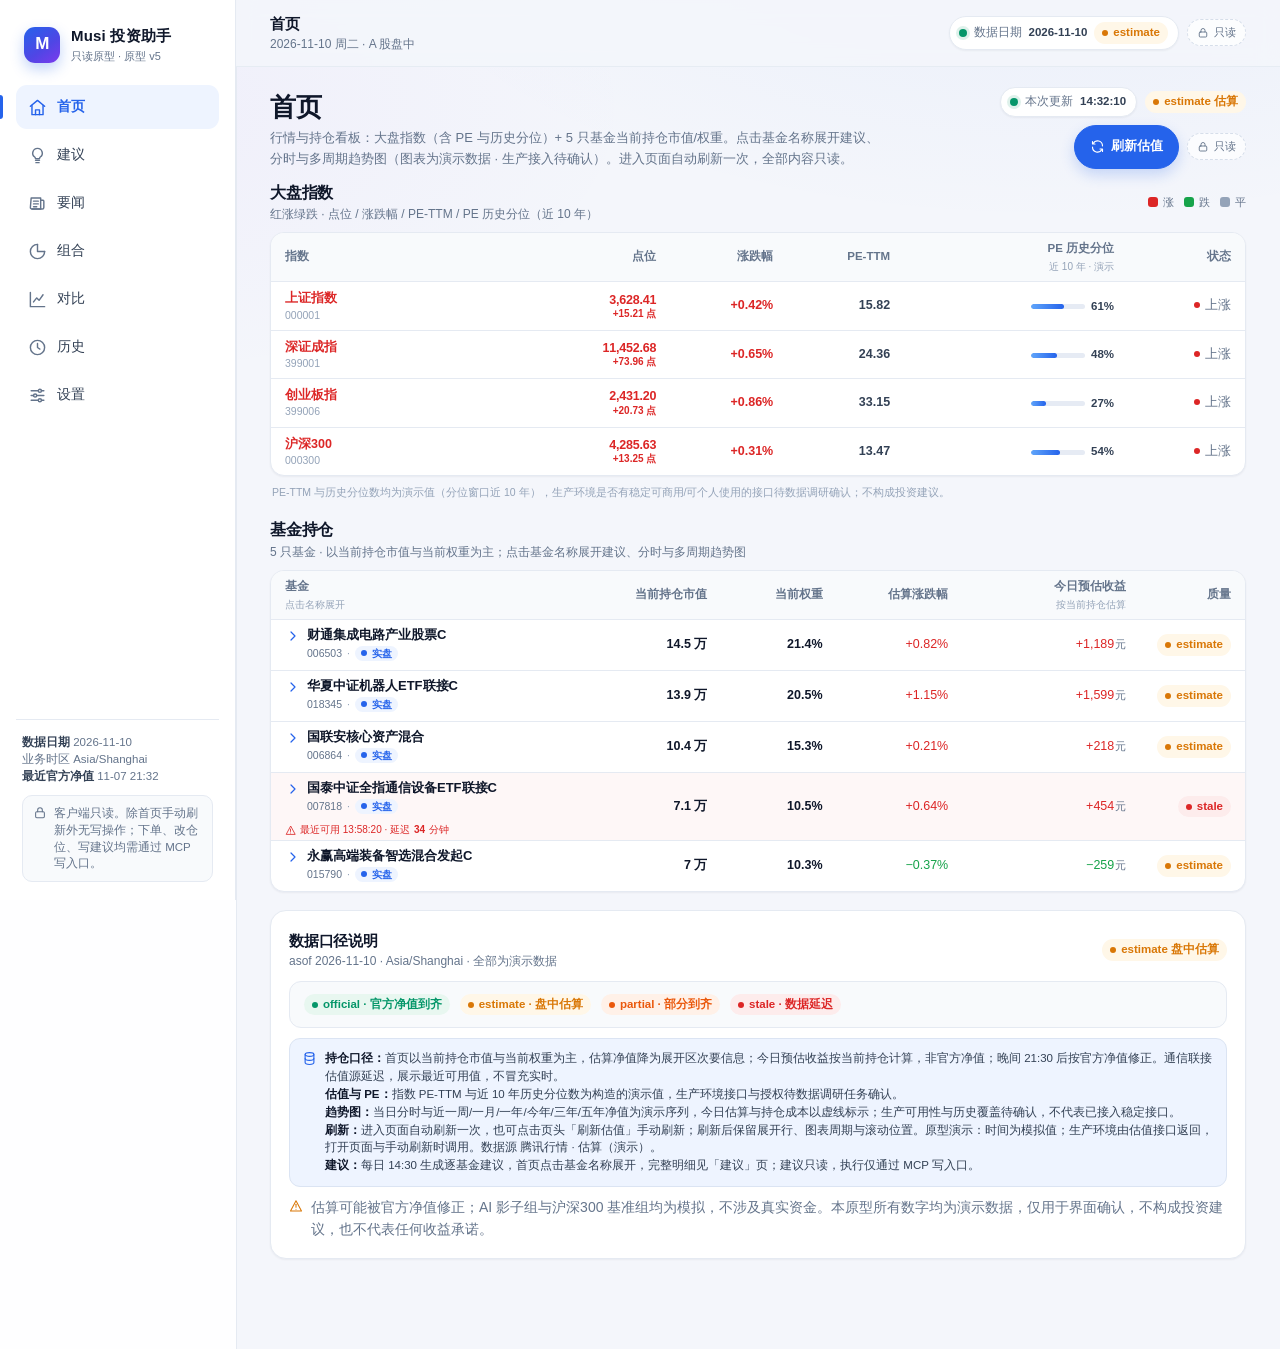
==== commit f476dbe0: "feat: 原型 v5 持仓优先、指数 PE/分位与行内趋势图" ====
--- a/investment-assistant/index.html
+++ b/investment-assistant/index.html
@@ -16,7 +16,7 @@
         <div class="page-head">
           <div>
             <h1>首页</h1>
-            <p class="lede">行情与估值看板：大盘指数 + 5 只基金估值。进入页面自动刷新一次，也可手动刷新；基金建议在表格行内展开，完整明细见「建议」页。全部内容只读。</p>
+            <p class="lede">行情与持仓看板：大盘指数（含 PE 与历史分位）+ 5 只基金当前持仓市值/权重。点击基金名称展开建议、分时与多周期趋势图（图表为演示数据 · 生产接入待确认）。进入页面自动刷新一次，全部内容只读。</p>
           </div>
           <div class="head-side" id="home-head-side"></div>
         </div>
@@ -25,7 +25,7 @@
           <div class="section-head">
             <div>
               <h2>大盘指数</h2>
-              <div class="hint">红涨绿跌 · 点位 / 涨跌幅 / 涨跌点数</div>
+              <div class="hint">红涨绿跌 · 点位 / 涨跌幅 / PE-TTM / PE 历史分位（近 10 年）</div>
             </div>
             <div class="updown-legend" aria-label="涨跌颜色图例">
               <span class="ud-item"><span class="ud-swatch up"></span>涨</span>
@@ -35,40 +35,41 @@
           </div>
           <div class="table-card">
             <table class="data-table index-table">
-              <caption class="sr-only">大盘指数：点位、涨跌幅、涨跌点数与状态</caption>
+              <caption class="sr-only">大盘指数：点位、涨跌幅、PE-TTM、近 10 年 PE 历史分位与状态；PE 与分位数为演示值</caption>
               <thead>
                 <tr>
                   <th scope="col">指数</th>
                   <th scope="col" class="r">点位</th>
                   <th scope="col" class="r">涨跌幅</th>
-                  <th scope="col" class="r">涨跌点数</th>
+                  <th scope="col" class="r">PE-TTM</th>
+                  <th scope="col" class="r">PE 历史分位<small class="th-sub">近 10 年 · 演示</small></th>
                   <th scope="col" class="r">状态</th>
                 </tr>
               </thead>
               <tbody id="index-body" aria-live="polite"></tbody>
             </table>
           </div>
+          <p class="table-note">PE-TTM 与历史分位数均为演示值（分位窗口近 10 年），生产环境是否有稳定可商用/可个人使用的接口待数据调研确认；不构成投资建议。</p>
         </section>
 
-        <section class="section" aria-label="基金估值">
+        <section class="section" aria-label="基金持仓">
           <div class="section-head">
             <div>
-              <h2>基金估值</h2>
-              <div class="hint">5 只基金 · 数值为按当前持仓的盘中估算，非官方净值；点击行末「展开」查看建议</div>
+              <h2>基金持仓</h2>
+              <div class="hint">5 只基金 · 以当前持仓市值与当前权重为主；点击基金名称展开建议、分时与多周期趋势图</div>
             </div>
           </div>
           <div class="table-card">
             <table class="data-table fund-table">
-              <caption class="sr-only">基金估值与今日建议，每行可展开查看建议明细</caption>
+              <caption class="sr-only">基金当前持仓市值、权重、估算涨跌幅与今日预估收益；点击基金名称可展开建议与趋势图（演示数据）</caption>
               <thead>
                 <tr>
-                  <th scope="col">基金</th>
-                  <th scope="col" class="r">估算净值</th>
+                  <th scope="col">基金<small class="th-sub">点击名称展开</small></th>
+                  <th scope="col" class="r">当前持仓市值</th>
+                  <th scope="col" class="r">当前权重</th>
                   <th scope="col" class="r">估算涨跌幅</th>
                   <th scope="col" class="r">今日预估收益<small class="th-sub">按当前持仓估算</small></th>
-                  <th scope="col" class="r">目标权重</th>
                   <th scope="col" class="r">质量</th>
-                  <th scope="col" class="r">建议</th>
                 </tr>
               </thead>
               <tbody id="fund-body" aria-live="polite"></tbody>
@@ -76,17 +77,17 @@
           </div>
           <noscript>
             <div class="table-card noscript-snapshot">
-              <p class="noscript-note"><b>JavaScript 未启用</b>：以下为静态快照（估算时间 14:32:10）；启用后可自动刷新，并在表格行内展开建议。</p>
-              <p class="noscript-note">大盘：上证指数 3,628.41 +0.42% · 深证成指 11,452.68 +0.65% · 创业板指 2,431.20 +0.86% · 沪深300 4,285.63 +0.31%</p>
+              <p class="noscript-note"><b>JavaScript 未启用</b>：以下为静态快照（估算时间 14:32:10）；启用后可自动刷新、点击基金名称展开建议与趋势图。</p>
+              <p class="noscript-note">大盘：上证指数 3,628.41 +0.42%（PE-TTM 15.82 · 分位 61%）· 深证成指 11,452.68 +0.65%（24.36 · 48%）· 创业板指 2,431.20 +0.86%（33.15 · 27%）· 沪深300 4,285.63 +0.31%（13.47 · 54%）</p>
               <table class="data-table">
-                <caption class="sr-only">静态基金估值快照</caption>
-                <thead><tr><th scope="col">基金</th><th scope="col" class="r">估算净值</th><th scope="col" class="r">估算涨跌幅</th><th scope="col" class="r">今日预估收益</th></tr></thead>
+                <caption class="sr-only">静态基金持仓快照</caption>
+                <thead><tr><th scope="col">基金</th><th scope="col" class="r">当前持仓市值</th><th scope="col" class="r">当前权重</th><th scope="col" class="r">估算涨跌幅</th><th scope="col" class="r">今日预估收益</th></tr></thead>
                 <tbody>
-                  <tr><th scope="row">财通集成电路产业股票C</th><td class="r tabular">1.2945</td><td class="r tabular up">+0.82%</td><td class="r tabular up">+1,189 元</td></tr>
-                  <tr><th scope="row">华夏中证机器人ETF联接C</th><td class="r tabular">1.1390</td><td class="r tabular up">+1.15%</td><td class="r tabular up">+1,599 元</td></tr>
-                  <tr><th scope="row">国联安核心资产混合</th><td class="r tabular">2.0453</td><td class="r tabular up">+0.21%</td><td class="r tabular up">+218 元</td></tr>
-                  <tr><th scope="row">国泰中证全指通信设备ETF联接C（stale）</th><td class="r tabular">0.9923</td><td class="r tabular up">+0.64%</td><td class="r tabular up">+454 元</td></tr>
-                  <tr><th scope="row">永赢高端装备智选混合发起C</th><td class="r tabular">0.9963</td><td class="r tabular down">−0.37%</td><td class="r tabular down">−259 元</td></tr>
+                  <tr><th scope="row">财通集成电路产业股票C</th><td class="r tabular">14.5 万</td><td class="r tabular">21.4%</td><td class="r tabular up">+0.82%</td><td class="r tabular up">+1,189 元</td></tr>
+                  <tr><th scope="row">华夏中证机器人ETF联接C</th><td class="r tabular">13.9 万</td><td class="r tabular">20.5%</td><td class="r tabular up">+1.15%</td><td class="r tabular up">+1,599 元</td></tr>
+                  <tr><th scope="row">国联安核心资产混合</th><td class="r tabular">10.4 万</td><td class="r tabular">15.3%</td><td class="r tabular up">+0.21%</td><td class="r tabular up">+218 元</td></tr>
+                  <tr><th scope="row">国泰中证全指通信设备ETF联接C（stale）</th><td class="r tabular">7.1 万</td><td class="r tabular">10.5%</td><td class="r tabular up">+0.64%</td><td class="r tabular up">+454 元</td></tr>
+                  <tr><th scope="row">永赢高端装备智选混合发起C</th><td class="r tabular">7.0 万</td><td class="r tabular">10.3%</td><td class="r tabular down">−0.37%</td><td class="r tabular down">−259 元</td></tr>
                 </tbody>
               </table>
             </div>
--- a/investment-assistant/assets/app.css
+++ b/investment-assistant/assets/app.css
@@ -969,9 +969,18 @@
   font-size: 10px; font-weight: 500;
 }
 body.is-refreshing .table-card { opacity: 0.62; transition: opacity 0.2s ease; }
-
-/* 大盘指数表 */
-.index-table thead th:first-child { width: 34%; }
+.table-note {
+  margin: 8px 2px 0; color: var(--muted-2);
+  font-size: 10.5px; line-height: 1.55;
+}
+
+/* 大盘指数表（v5：新增 PE-TTM 与历史分位） */
+.index-table thead th:nth-child(1) { width: 25%; }
+.index-table thead th:nth-child(2) { width: 16%; }
+.index-table thead th:nth-child(3) { width: 12%; }
+.index-table thead th:nth-child(4) { width: 12%; }
+.index-table thead th:nth-child(5) { width: 23%; }
+.index-table thead th:nth-child(6) { width: 12%; }
 .index-row:hover { background: #fbfcff; }
 .index-name-cell { font-weight: 650; line-height: 1.35; }
 .index-name-cell .nm { display: block; }
@@ -980,22 +989,45 @@
   font-size: 10.5px; font-weight: 500; font-variant-numeric: tabular-nums;
 }
 .index-value { font-size: 15px; font-weight: 700; letter-spacing: -0.2px; }
+.index-value .index-points {
+  display: block; margin-top: 1px; font-size: 10px;
+  font-weight: 600; letter-spacing: 0;
+}
 .index-pct { font-weight: 700; }
-.index-points { font-weight: 600; }
+.index-pe { font-weight: 650; color: var(--text-2); }
 .index-state-cell { color: var(--muted); white-space: nowrap; }
+.pe-wrap { display: inline-flex; align-items: center; gap: 6px; justify-content: flex-end; }
+.pe-bar {
+  display: inline-block; width: 54px; height: 5px; border-radius: 99px;
+  background: #e6ebf4; overflow: hidden; flex: none;
+}
+.pe-bar i { display: block; height: 100%; border-radius: 99px; background: linear-gradient(90deg, #60a5fa, #2563eb); }
+.pe-wrap b { font-size: 11.5px; font-weight: 650; color: var(--text-2); }
 .index-state-cell .ud-dot { display: inline-block; margin-right: 5px; vertical-align: 1px; }
 
-/* 基金估值表 */
-.fund-table thead th:nth-child(1) { width: 31%; }
-.fund-table thead th:nth-child(2) { width: 12%; }
-.fund-table thead th:nth-child(3) { width: 11%; }
-.fund-table thead th:nth-child(4) { width: 15%; }
-.fund-table thead th:nth-child(5) { width: 9%; }
-.fund-table thead th:nth-child(6) { width: 10%; }
+/* 基金持仓表（v5：持仓优先 + 名称即展开控件） */
+.fund-table > thead > tr > th:nth-child(1) { width: 28%; }
+.fund-table > thead > tr > th:nth-child(2) { width: 15%; }
+.fund-table > thead > tr > th:nth-child(3) { width: 11%; }
+.fund-table > thead > tr > th:nth-child(4) { width: 12%; }
+.fund-table > thead > tr > th:nth-child(5) { width: 17%; }
+.fund-table > thead > tr > th:nth-child(6) { width: 10%; }
 .fund-row:hover { background: #fbfcff; }
 .fund-row.is-stale { background: rgba(253, 236, 236, 0.42); }
 .fund-row.is-open { background: var(--blue-soft); }
 .fund-name-cell { font-weight: 400; line-height: 1.35; }
+.fund-toggle {
+  display: flex; align-items: flex-start; gap: 6px; width: 100%;
+  min-height: 44px; padding: 0; margin: 0; border: 0; background: transparent;
+  color: inherit; text-align: left; cursor: pointer;
+}
+.fund-title { display: block; min-width: 0; flex: 1; padding-top: 3px; }
+.fund-toggle:focus-visible { outline: 2px solid var(--blue); outline-offset: 2px; border-radius: 6px; }
+.fund-toggle .fund-chevron {
+  width: 16px; height: 16px; flex: none; color: var(--blue);
+  margin-top: 5px; transition: transform 0.16s ease;
+}
+.fund-toggle[aria-expanded="true"] .fund-chevron { transform: rotate(90deg); }
 .fund-name-cell .fund-name {
   display: block; font-size: 13px; font-weight: 650;
   line-height: 1.35; overflow-wrap: anywhere;
@@ -1005,23 +1037,93 @@
   margin-top: 2px; color: var(--muted); font-size: 10.5px;
 }
 .fund-sub .group-tag { padding: 1px 6px; font-size: 10px; }
-.fund-target-mobile, .fund-quality-mobile { display: none; }
+.fund-target-mobile, .fund-quality-mobile, .fund-weight-mobile { display: none; }
+.fund-amount-cell { font-weight: 700; font-size: 13px; }
+.fund-weight-cell { font-weight: 650; }
 .stale-inline {
   display: flex; align-items: center; gap: 4px; margin-top: 3px;
   color: var(--red); font-size: 10px; line-height: 1.4;
 }
 .stale-inline svg { width: 11px; height: 11px; }
-.fund-table tbody td { white-space: nowrap; }
-.fund-table td small { margin-left: 1px; font-size: 10.5px; color: var(--muted); }
-.expand-btn {
-  display: inline-flex; align-items: center; justify-content: flex-end; gap: 4px;
-  min-height: 44px; min-width: 64px; padding: 0 4px;
-  border: 0; background: transparent; color: var(--blue);
-  font-size: 12px; font-weight: 650; cursor: pointer;
-}
-.expand-btn .expand-ico { width: 14px; height: 14px; transition: transform 0.16s ease; }
-.expand-btn[aria-expanded="true"] .expand-ico { transform: rotate(90deg); }
-.fund-advice-row > td {
+.fund-table > tbody > tr > td { white-space: nowrap; }
+.fund-table > tbody > tr > td small { margin-left: 1px; font-size: 10.5px; color: var(--muted); }
+/* v5 展开区：资金字段 + 趋势图 */
+.fund-facts {
+  display: grid; grid-template-columns: repeat(6, minmax(0, 1fr));
+  gap: 8px; margin-top: 8px;
+}
+.fund-fact {
+  padding: 8px 10px; border-radius: 9px; border: 1px solid var(--border);
+  background: var(--surface); min-width: 0;
+}
+.fund-fact span {
+  display: block; color: var(--muted); font-size: 10.5px; line-height: 1.35;
+}
+.fund-fact b { display: block; margin-top: 2px; font-size: 13px; font-weight: 700; }
+.fund-fact b.warn { color: var(--amber, #b45309); }
+.chart-stack { display: grid; grid-template-columns: 1fr; gap: 10px; margin-top: 10px; }
+.chart-card {
+  border: 1px solid var(--border); border-radius: 11px;
+  background: var(--surface); padding: 10px 12px 11px; min-width: 0;
+}
+.chart-head {
+  display: flex; align-items: flex-start; justify-content: space-between;
+  gap: 10px; flex-wrap: wrap;
+}
+.chart-head h4 { margin: 0; font-size: 12.5px; font-weight: 700; }
+.chart-sub { display: block; margin-top: 2px; color: var(--muted); font-size: 10.5px; line-height: 1.45; }
+.chart-last { color: var(--muted); font-size: 10.5px; white-space: nowrap; }
+.chart-last b { font-variant-numeric: tabular-nums; }
+.chart-canvas { margin-top: 6px; min-width: 0; }
+.trend-svg { display: block; width: 100%; height: auto; }
+.seg {
+  display: flex; flex-wrap: wrap; gap: 4px; align-items: center;
+}
+.seg-btn {
+  min-height: 44px; min-width: 48px; padding: 0 9px; border-radius: 8px;
+  border: 1px solid var(--border); background: var(--surface-2);
+  color: var(--muted); font-size: 11px; font-weight: 600; cursor: pointer;
+}
+.seg-btn.active { border-color: #bfd3fb; background: var(--blue-soft); color: #1d4ed8; }
+.seg-btn:focus-visible { outline: 2px solid var(--blue); outline-offset: 1px; }
+.chart-legend {
+  display: flex; align-items: center; gap: 12px; flex-wrap: wrap;
+  margin-top: 6px; color: var(--muted); font-size: 10.5px;
+}
+.chart-legend span { display: inline-flex; align-items: center; gap: 5px; }
+.lg-line { width: 16px; height: 0; border-top: 2px solid #2563eb; }
+.lg-dash { width: 16px; height: 0; border-top: 1.5px dashed #2563eb; }
+.lg-dash.cost { border-top-color: #d97706; }
+.lg-dot { width: 8px; height: 8px; border-radius: 50%; border: 2px solid #d97706; background: #fff; }
+.chart-demo-note {
+  display: flex; align-items: flex-start; gap: 5px;
+  margin: 7px 0 0; color: var(--muted-2); font-size: 10px; line-height: 1.5;
+}
+.chart-demo-note span { flex: 1; min-width: 0; overflow-wrap: anywhere; }
+.chart-demo-note svg { width: 12px; height: 12px; flex: none; margin-top: 1px; color: #b45309; }
+.chart-data { margin-top: 7px; border-top: 1px dashed var(--border); padding-top: 7px; }
+.chart-data summary {
+  display: flex; align-items: center; gap: 5px; min-height: 44px;
+  color: var(--blue); font-size: 11px; font-weight: 600; cursor: pointer;
+}
+.chart-data summary svg { width: 13px; height: 13px; }
+.chart-data table {
+  width: 100%; border-collapse: collapse; margin-top: 5px;
+  font-size: 10.5px;
+}
+.chart-data caption { text-align: left; color: var(--muted-2); font-size: 10px; padding-bottom: 4px; }
+.chart-data th, .chart-data td { padding: 4px 6px; border-top: 1px solid var(--border); text-align: left; }
+.chart-data th.r, .chart-data td.r { text-align: right; }
+.chart-data-note { margin: 5px 0 0; color: var(--muted-2); font-size: 10px; line-height: 1.5; }
+.chart-empty {
+  display: flex; align-items: flex-start; gap: 8px;
+  padding: 18px 12px; border: 1px dashed var(--border); border-radius: 9px;
+  background: var(--surface-2); color: var(--muted);
+}
+.chart-empty svg { width: 16px; height: 16px; flex: none; color: #b45309; margin-top: 1px; }
+.chart-empty b { display: block; font-size: 12px; color: var(--text-2); }
+.chart-empty span { display: block; margin-top: 2px; font-size: 10.5px; line-height: 1.5; }
+.fund-table > tbody > tr.fund-advice-row > td {
   padding: 0; border-top: 0; white-space: normal;
   background: var(--surface-2);
 }
@@ -1062,17 +1164,17 @@
     text-align: left !important; white-space: normal !important;
   }
   .fund-row .fund-name-cell { grid-column: 1 / -1; }
-  .fund-row .fund-target-cell, .fund-row .fund-quality-cell { display: none; }
-  .fund-row .fund-target-mobile, .fund-row .fund-quality-mobile { display: inline-flex; }
+  .fund-row .fund-weight-cell, .fund-row .fund-quality-cell { display: none; }
+  .fund-row .fund-target-mobile, .fund-row .fund-quality-mobile, .fund-row .fund-weight-mobile { display: inline-flex; }
   .fund-row td[data-label]::before {
     content: attr(data-label); display: block; margin-bottom: 1px;
     color: var(--muted); font-size: 10px; font-weight: 500; line-height: 1.3;
   }
-  .fund-row .fund-action-cell { grid-column: 1 / -1; justify-self: end; }
   .fund-advice-row { display: block; }
   .fund-advice-row > td { display: block; }
   .advice-panel-grid { grid-template-columns: repeat(2, minmax(0, 1fr)); }
   .advice-panel-grid .advice-cell:last-child { grid-column: 1 / -1; }
+  .fund-facts { grid-template-columns: repeat(3, minmax(0, 1fr)); }
 }
 
 /* 手机：大盘表也改为堆叠行；基金表收为两列 */
@@ -1091,17 +1193,34 @@
   .index-row .index-name-cell { grid-column: 1; grid-row: 1; }
   .index-row .index-value { grid-column: 2; grid-row: 1; text-align: right !important; font-size: 14px; }
   .index-row .index-pct { grid-column: 1; grid-row: 2; font-size: 12.5px; }
-  .index-row .index-points { grid-column: 2; grid-row: 2; text-align: right !important; font-size: 11.5px; }
+  .index-row .index-pe { grid-column: 2; grid-row: 2; text-align: right !important; font-size: 12px; }
+  .index-row .index-pe::before { content: "PE "; color: var(--muted-2); font-size: 10px; font-weight: 500; }
+  .index-row .index-pctile-cell {
+    grid-column: 1 / -1; grid-row: 3;
+    display: flex; align-items: center; gap: 6px;
+  }
+  .index-row .index-pctile-cell::before {
+    content: "PE 历史分位（近 10 年）"; color: var(--muted-2);
+    font-size: 10px; font-weight: 500;
+  }
+  .index-row .index-pctile-cell .pe-wrap { justify-content: flex-start; }
+  .index-row .index-pctile-cell .pe-bar { width: 70px; }
+  .index-row .index-points { display: inline; margin-left: 6px; font-size: 10px; }
   .index-row .index-state-cell { display: none; }
   .data-table th, .data-table td { padding-left: 14px; padding-right: 14px; }
 }
 
 @media (max-width: 520px) {
   .fund-table tr.fund-row { grid-template-columns: repeat(2, minmax(0, 1fr)); }
-  .fund-row .fund-action-cell { grid-column: 2; align-self: end; justify-self: end; }
   .advice-panel { padding: 10px 12px 12px; border-left: 0; }
   .advice-panel .advice-compare, .advice-panel .advice-reason { font-size: 11.5px; }
   .advice-panel-foot .text-link { margin-left: 0; }
+  .fund-facts { grid-template-columns: repeat(2, minmax(0, 1fr)); }
+  .chart-card { padding: 9px 10px 10px; }
+  .chart-head { gap: 6px; }
+  .seg { width: 100%; }
+  .seg-btn { flex: 1 1 auto; padding: 0 7px; font-size: 10.5px; }
+  .chart-last { font-size: 10px; }
 }
 
 /* 桌面：压缩行高，保证 5 只基金在一屏内 */
@@ -1110,6 +1229,17 @@
   .data-table thead th { padding-top: 7px; padding-bottom: 7px; }
   .index-name-cell .nm { line-height: 1.3; }
   body[data-page="home"] .section { margin-top: 18px; }
+  .fund-table > tbody > tr > th,
+  .fund-table > tbody > tr > td { padding-top: 3px; padding-bottom: 3px; }
+}
+@media (min-width: 901px) and (max-width: 1200px) {
+  body[data-page="home"] .section { margin-top: 10px; }
+  .fund-table > thead > tr > th:nth-child(1) { width: 31%; }
+  .fund-table > thead > tr > th:nth-child(2) { width: 14%; }
+  .fund-table > thead > tr > th:nth-child(3) { width: 10%; }
+  .fund-table > thead > tr > th:nth-child(4) { width: 11%; }
+  .fund-table > thead > tr > th:nth-child(5) { width: 15%; }
+  .fund-table > thead > tr > th:nth-child(6) { width: 11%; }
 }
 body[data-page="home"] .content { padding-top: 20px; }
 body[data-page="home"] .page-head { margin-bottom: 12px; }
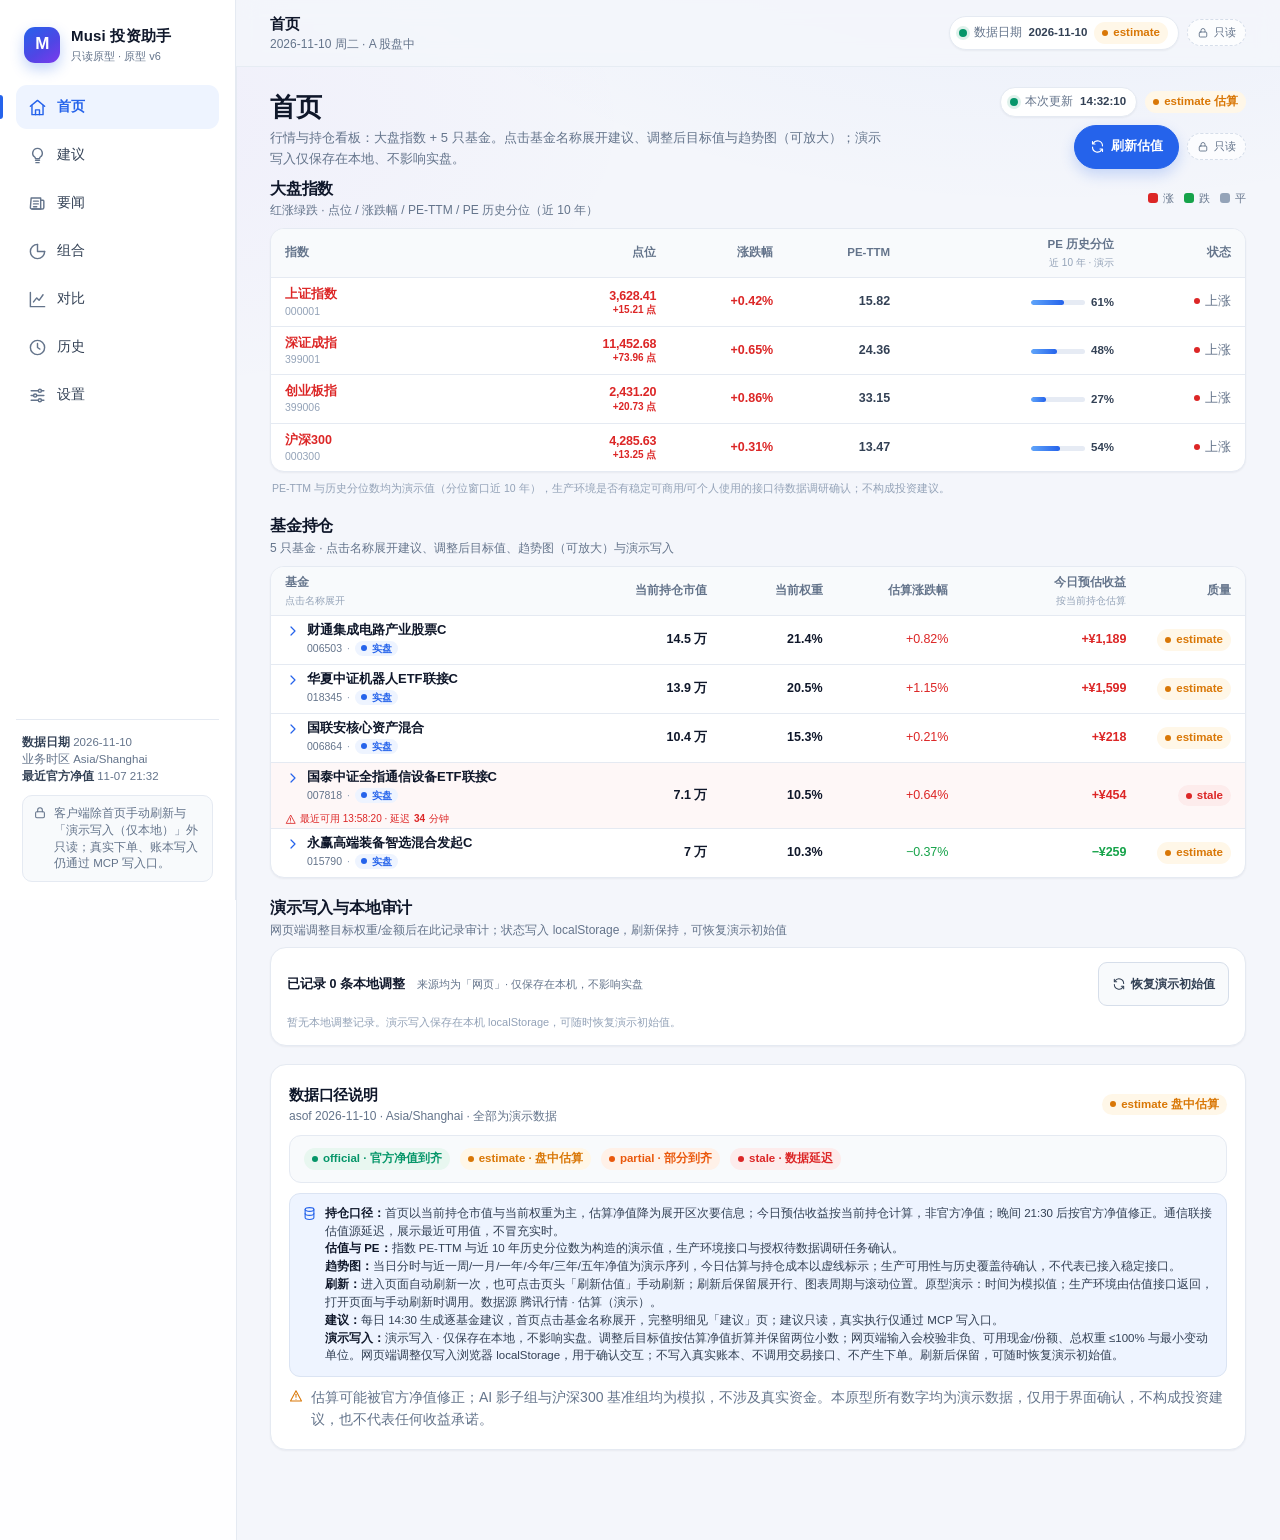
==== commit cd5565e8: "feat: 原型 v6 数值单行、调整后目标值、图表放大与网页端模拟写入 首页基金行涨跌幅/预估收益单行右对齐等宽；展开区新增调整后目标值与仓位调整（仅 localStorage 演示写入、校验、撤销" ====
--- a/investment-assistant/index.html
+++ b/investment-assistant/index.html
@@ -16,7 +16,7 @@
         <div class="page-head">
           <div>
             <h1>首页</h1>
-            <p class="lede">行情与持仓看板：大盘指数（含 PE 与历史分位）+ 5 只基金当前持仓市值/权重。点击基金名称展开建议、分时与多周期趋势图（图表为演示数据 · 生产接入待确认）。进入页面自动刷新一次，全部内容只读。</p>
+            <p class="lede">行情与持仓看板：大盘指数 + 5 只基金。点击基金名称展开建议、调整后目标值与趋势图（可放大）；演示写入仅保存在本地、不影响实盘。</p>
           </div>
           <div class="head-side" id="home-head-side"></div>
         </div>
@@ -56,7 +56,7 @@
           <div class="section-head">
             <div>
               <h2>基金持仓</h2>
-              <div class="hint">5 只基金 · 以当前持仓市值与当前权重为主；点击基金名称展开建议、分时与多周期趋势图</div>
+              <div class="hint">5 只基金 · 点击名称展开建议、调整后目标值、趋势图（可放大）与演示写入</div>
             </div>
           </div>
           <div class="table-card">
@@ -94,6 +94,16 @@
           </noscript>
         </section>
 
+        <section class="section" id="home-audit-wrap" aria-label="演示写入与本地审计">
+          <div class="section-head">
+            <div>
+              <h2>演示写入与本地审计</h2>
+              <div class="hint">网页端调整目标权重/金额后在此记录审计；状态写入 localStorage，刷新保持，可恢复演示初始值</div>
+            </div>
+          </div>
+          <div class="card audit-card" id="home-audit-body"></div>
+        </section>
+
         <section class="grid grid-12 section" id="home-quality" aria-label="数据口径说明"></section>
       </main>
       <footer class="site-foot" id="site-footer"></footer>
--- a/investment-assistant/assets/app.css
+++ b/investment-assistant/assets/app.css
@@ -1230,7 +1230,7 @@
   .index-name-cell .nm { line-height: 1.3; }
   body[data-page="home"] .section { margin-top: 18px; }
   .fund-table > tbody > tr > th,
-  .fund-table > tbody > tr > td { padding-top: 3px; padding-bottom: 3px; }
+  .fund-table > tbody > tr > td { padding-top: 2px; padding-bottom: 2px; }
 }
 @media (min-width: 901px) and (max-width: 1200px) {
   body[data-page="home"] .section { margin-top: 10px; }
@@ -1242,7 +1242,7 @@
   .fund-table > thead > tr > th:nth-child(6) { width: 11%; }
 }
 body[data-page="home"] .content { padding-top: 20px; }
-body[data-page="home"] .page-head { margin-bottom: 12px; }
+body[data-page="home"] .page-head { margin-bottom: 8px; }
 body[data-page="home"] .section-head { margin-bottom: 8px; }
 .noscript-snapshot { padding: 14px; }
 .noscript-note { margin: 0 0 8px; color: var(--muted); font-size: 12px; line-height: 1.55; }
@@ -1254,3 +1254,224 @@
 @media (max-width: 640px) {
   .noscript-snapshot .data-table th, .noscript-snapshot .data-table td { padding: 7px 8px; font-size: 11px; }
 }
+
+/* ================= v6：数值单行、调整后目标值、图表放大、网页端模拟写入 ================= */
+
+/* 数值单行：与指数表一致（右对齐、等宽、列宽稳定） */
+.fund-pct-cell, .fund-pnl-cell {
+  white-space: nowrap;
+  font-variant-numeric: tabular-nums;
+  letter-spacing: -0.1px;
+}
+.fund-pnl-cell { font-weight: 700; }
+.fund-table > tbody > tr > td.fund-pct-cell,
+.fund-table > tbody > tr > td.fund-pnl-cell { overflow: hidden; text-overflow: ellipsis; }
+@media (max-width: 900px) {
+  .fund-row .fund-pct-cell, .fund-row .fund-pnl-cell { white-space: nowrap !important; }
+}
+
+/* 调整后目标值 */
+.position-adjust {
+  margin-top: 10px; padding: 10px 11px 11px;
+  border: 1px solid #f3dfb8; border-radius: 11px;
+  background: linear-gradient(150deg, #fffdf7, #fffaf0);
+}
+.pa-head { display: flex; align-items: flex-start; justify-content: space-between; gap: 8px; flex-wrap: wrap; }
+.pa-title { display: flex; align-items: center; gap: 7px; flex-wrap: wrap; font-size: 12.5px; }
+.pa-demo-chip {
+  display: inline-flex; align-items: center; gap: 4px;
+  border-radius: 999px; padding: 2px 7px;
+  background: var(--amber-soft); border: 1px solid #f3dfb8; color: #92400e;
+  font-size: 10px; font-weight: 650; line-height: 1.4;
+}
+.pa-demo-chip svg { width: 11px; height: 11px; }
+.pa-status { color: var(--amber); font-size: 10.5px; font-weight: 650; outline: none; }
+.pa-status:focus-visible { outline: 2px solid var(--blue); outline-offset: 2px; border-radius: 4px; }
+.pa-targets {
+  display: grid; grid-template-columns: repeat(5, minmax(0, 1fr));
+  gap: 6px; margin-top: 8px;
+}
+.pa-target {
+  min-width: 0; padding: 6px 8px;
+  border: 1px solid var(--border); border-radius: 8px; background: var(--surface);
+}
+.pa-target span { display: block; color: var(--muted); font-size: 9.5px; line-height: 1.35; overflow-wrap: anywhere; }
+.pa-target b {
+  display: block; margin-top: 2px;
+  font-size: 12px; font-weight: 700; white-space: nowrap;
+}
+.pa-target b.warn { color: var(--amber); }
+.pa-form { margin-top: 8px; }
+.pa-fields { display: flex; align-items: flex-end; gap: 8px; flex-wrap: wrap; }
+.pa-field { display: flex; flex-direction: column; gap: 3px; min-width: 0; color: var(--muted); font-size: 10.5px; }
+.pa-inputwrap {
+  display: inline-flex; align-items: center; min-height: 44px;
+  padding: 0 8px; border: 1px solid var(--border-strong); border-radius: 8px;
+  background: var(--surface);
+}
+.pa-inputwrap input {
+  width: 92px; min-height: 44px; min-width: 0; padding: 0; border: 0; outline: 0;
+  background: transparent; color: var(--text);
+  font: inherit; font-size: 13px; font-variant-numeric: tabular-nums;
+}
+.pa-inputwrap input:focus-visible { outline: 2px solid var(--blue); outline-offset: 2px; border-radius: 4px; }
+.pa-inputwrap i { margin-left: 3px; color: var(--muted-2); font-size: 11px; font-style: normal; }
+.pa-save, .pa-reset {
+  min-height: 44px; padding: 0 13px; border-radius: 9px;
+  font-size: 12px; font-weight: 650; cursor: pointer; border: 1px solid;
+}
+.pa-save { background: var(--blue); border-color: var(--blue); color: #fff; }
+.pa-save:disabled { opacity: 0.55; cursor: not-allowed; }
+.pa-reset { background: var(--surface); border-color: var(--border-strong); color: var(--text-2); }
+.pa-error { margin: 6px 0 0; color: var(--red); font-size: 11px; font-weight: 600; overflow-wrap: anywhere; }
+.pa-note { margin: 7px 0 0; color: var(--muted-2); font-size: 10px; line-height: 1.5; overflow-wrap: anywhere; }
+.pa-audit { margin-top: 7px; padding-top: 6px; border-top: 1px dashed var(--border); color: var(--muted); font-size: 10.5px; }
+.pa-audit b { color: var(--text-2); }
+.pa-audit ul { margin: 4px 0 0; padding: 0; list-style: none; display: flex; flex-direction: column; gap: 3px; }
+.pa-audit li { display: flex; align-items: baseline; gap: 4px 8px; flex-wrap: wrap; }
+.pa-audit-time { color: var(--muted-2); font-variant-numeric: tabular-nums; }
+.pa-audit-src { color: var(--blue); }
+.pa-audit-empty { color: var(--muted-2); }
+
+/* 本地审计区 */
+.audit-card { padding: 14px 16px; }
+.audit-summary { display: flex; align-items: center; gap: 8px 12px; flex-wrap: wrap; }
+.audit-summary b { font-size: 12.5px; }
+.audit-summary span { color: var(--muted); font-size: 11px; }
+.audit-reset {
+  display: inline-flex; align-items: center; gap: 5px; margin-left: auto;
+  min-height: 44px; padding: 0 13px; border-radius: 9px;
+  border: 1px solid var(--border-strong); background: var(--surface-2);
+  color: var(--text-2); font-size: 12px; font-weight: 650; cursor: pointer;
+}
+.audit-reset svg { width: 14px; height: 14px; }
+.audit-list { margin: 8px 0 0; padding: 0; list-style: none; display: flex; flex-direction: column; gap: 4px; }
+.audit-row {
+  display: grid; grid-template-columns: auto minmax(120px, 1fr) auto auto;
+  gap: 8px; align-items: baseline; padding: 6px 8px;
+  border: 1px solid var(--border); border-radius: 8px; background: var(--surface-2);
+  font-size: 11px;
+}
+.audit-time { color: var(--muted-2); font-variant-numeric: tabular-nums; }
+.audit-name { font-weight: 600; overflow-wrap: anywhere; }
+.audit-range { color: var(--text-2); white-space: nowrap; }
+.audit-src { color: var(--blue); }
+.audit-empty { color: var(--muted-2); font-size: 11px; }
+
+/* 图表放大入口 */
+.chart-head-right { display: flex; align-items: center; justify-content: flex-end; gap: 8px; flex-wrap: wrap; }
+.zoom-btn {
+  display: inline-flex; align-items: center; gap: 5px;
+  min-height: 44px; min-width: 44px; padding: 0 11px;
+  border: 1px solid var(--border-strong); border-radius: 9px;
+  background: var(--surface); color: var(--blue);
+  font-size: 11.5px; font-weight: 650; cursor: pointer; white-space: nowrap;
+}
+.zoom-btn svg { width: 14px; height: 14px; }
+.zoom-btn:hover { background: var(--blue-soft); border-color: #bfd3fb; }
+.zoom-btn:focus-visible { outline: 2px solid var(--blue); outline-offset: 2px; }
+
+/* 放大模态 */
+body.zoom-open { overflow: hidden; }
+.chart-modal {
+  position: fixed; inset: 0; z-index: 80;
+  display: flex; align-items: center; justify-content: center;
+  padding: 16px;
+}
+.chart-modal[hidden] { display: none; }
+.zm-backdrop {
+  position: absolute; inset: 0; background: rgba(15, 23, 42, 0.56);
+  opacity: 0; transition: opacity 0.18s ease;
+}
+.zm-panel {
+  position: relative; width: min(1200px, 100%); max-height: calc(100vh - 32px);
+  overflow: auto; padding: 14px 16px 12px;
+  background: var(--surface); border-radius: 16px;
+  box-shadow: 0 24px 70px rgba(15, 23, 42, 0.3);
+  transform: translateY(10px) scale(0.99); opacity: 0;
+  transition: transform 0.18s ease, opacity 0.18s ease;
+}
+.chart-modal.open .zm-backdrop { opacity: 1; }
+.chart-modal.open .zm-panel { transform: none; opacity: 1; }
+.zm-head { display: flex; align-items: flex-start; justify-content: space-between; gap: 12px; }
+.zm-head h3 { margin: 0; font-size: 15px; line-height: 1.35; overflow-wrap: anywhere; }
+.zm-sub { margin: 3px 0 0; color: var(--muted); font-size: 11.5px; overflow-wrap: anywhere; }
+.zm-icon-btn {
+  flex: none; width: 44px; height: 44px; border-radius: 50%;
+  border: 1px solid var(--border); background: var(--surface-2);
+  color: var(--muted); font-size: 22px; line-height: 1; cursor: pointer;
+}
+.zm-tools { display: flex; align-items: center; gap: 6px; flex-wrap: wrap; margin-top: 10px; }
+.zm-tool {
+  min-width: 44px; min-height: 44px; padding: 0 12px;
+  border: 1px solid var(--border-strong); border-radius: 9px;
+  background: var(--surface-2); color: var(--text-2);
+  font-size: 15px; font-weight: 700; cursor: pointer;
+}
+.zm-tool.wide { font-size: 12px; }
+.zm-tool:focus-visible, .zm-icon-btn:focus-visible { outline: 2px solid var(--blue); outline-offset: 2px; }
+.zm-scale { min-width: 44px; text-align: center; color: var(--muted); font-size: 11.5px; }
+.zm-hint { margin-left: auto; color: var(--muted-2); font-size: 10.5px; }
+.zm-stage {
+  position: relative; height: min(56vh, 520px); margin-top: 8px;
+  border: 1px solid var(--border); border-radius: 10px;
+  background: var(--surface); overflow: hidden;
+  touch-action: none; cursor: grab; outline: none;
+}
+.zm-stage:focus-visible { box-shadow: 0 0 0 2px var(--blue); }
+.zm-stage.grabbing { cursor: grabbing; }
+.zm-inner { transform-origin: 0 0; will-change: transform; }
+.zm-inner svg { display: block; width: 100%; height: auto; }
+.zm-legend { display: flex; align-items: center; gap: 12px; flex-wrap: wrap; margin-top: 8px; color: var(--muted); font-size: 11px; }
+.zm-legend span { display: inline-flex; align-items: center; gap: 5px; }
+.zm-summary { margin: 7px 0 0; color: var(--text-2); font-size: 11px; line-height: 1.5; overflow-wrap: anywhere; }
+.zm-foot { display: flex; align-items: flex-start; gap: 6px; margin: 7px 0 0; color: var(--muted-2); font-size: 10px; line-height: 1.5; }
+.zm-foot svg { width: 12px; height: 12px; flex: none; margin-top: 1px; color: #b45309; }
+
+/* 写入成功提示 */
+.write-toast {
+  position: fixed; left: 50%; bottom: calc(20px + env(safe-area-inset-bottom)); z-index: 90;
+  display: flex; align-items: center; gap: 10px;
+  max-width: min(760px, calc(100vw - 24px));
+  padding: 10px 12px; border-radius: 12px;
+  background: #0f172a; color: #fff; box-shadow: 0 12px 34px rgba(15, 23, 42, 0.3);
+  opacity: 0; pointer-events: none; transform: translate(-50%, 14px);
+  transition: opacity 0.18s ease, transform 0.18s ease;
+}
+.write-toast.show { opacity: 1; pointer-events: auto; transform: translate(-50%, 0); }
+.write-toast .wt-text { font-size: 12px; line-height: 1.45; overflow-wrap: anywhere; }
+.wt-undo {
+  flex: none; min-height: 36px; padding: 0 12px;
+  border: 1px solid rgba(255, 255, 255, 0.45); border-radius: 8px;
+  background: transparent; color: #fff; font-size: 12px; font-weight: 650; cursor: pointer;
+}
+
+/* 响应式：目标值/表单/审计/放大 */
+@media (max-width: 1100px) {
+  .pa-targets { grid-template-columns: repeat(3, minmax(0, 1fr)); }
+}
+@media (max-width: 900px) {
+  .pa-targets { grid-template-columns: repeat(3, minmax(0, 1fr)); }
+  .pa-target b { white-space: normal; }
+  .write-toast { bottom: calc(78px + env(safe-area-inset-bottom)); }
+}
+@media (max-width: 640px) {
+  .pa-targets { grid-template-columns: repeat(2, minmax(0, 1fr)); }
+  .pa-fields { display: grid; grid-template-columns: repeat(2, minmax(0, 1fr)); }
+  .pa-save, .pa-reset { width: 100%; }
+  .pa-save { grid-column: 1; }
+  .pa-reset { grid-column: 2; }
+  .pa-inputwrap input { width: 100%; }
+  .audit-row { grid-template-columns: auto 1fr; }
+  .audit-range { grid-column: 2; }
+  .audit-src { grid-column: 2; }
+  .audit-reset { margin-left: 0; width: 100%; justify-content: center; }
+  .chart-modal { padding: 8px; }
+  .zm-panel { max-height: calc(100vh - 16px); padding: 12px; }
+  .zm-stage { height: min(46vh, 360px); }
+  .zm-hint { margin-left: 0; width: 100%; }
+}
+@media (max-width: 520px) {
+  .pa-targets { grid-template-columns: 1fr; }
+  .pa-target b { white-space: normal; }
+}
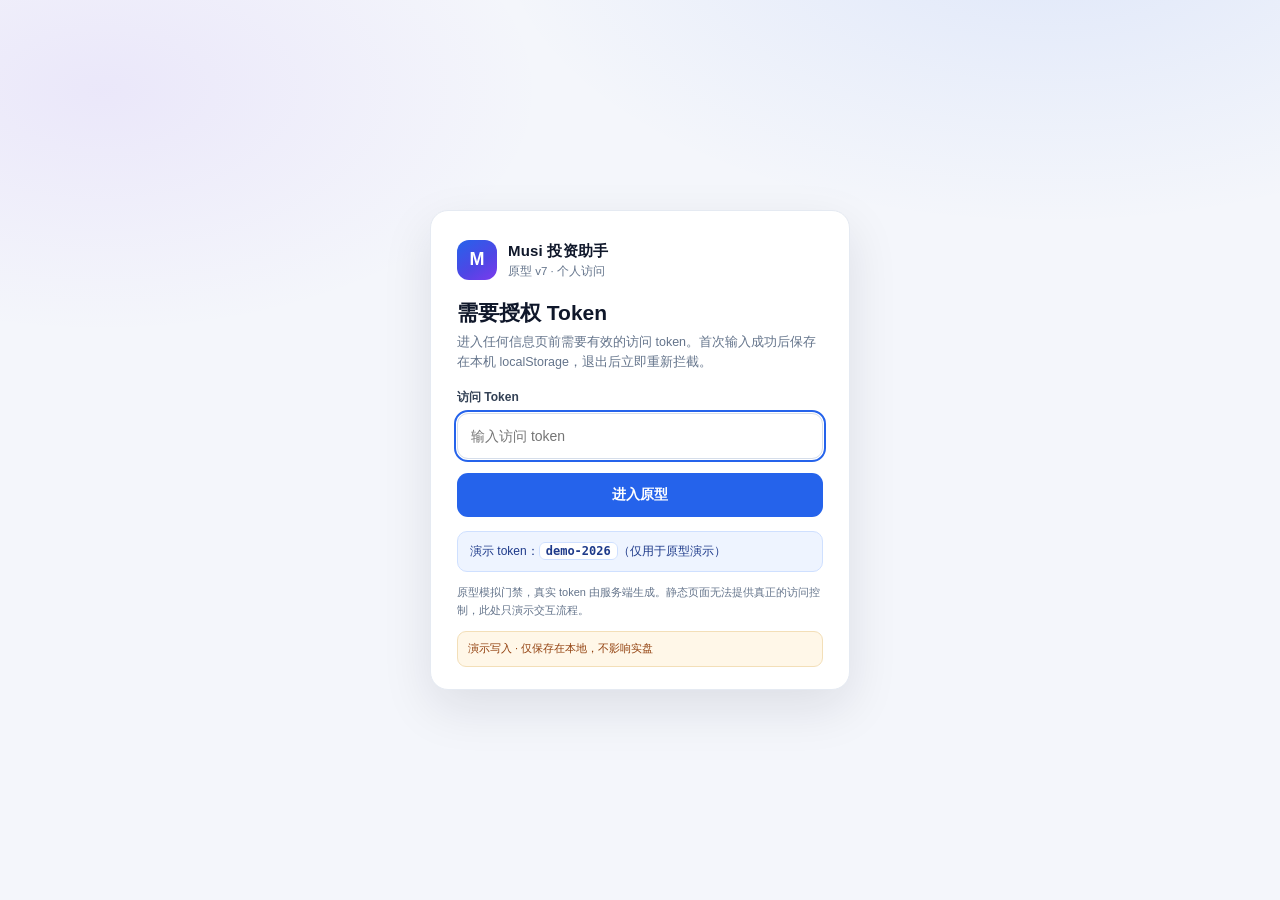
==== commit db1cbff1: "feat: 原型 v7 Token 门禁、全量实盘编辑与份额/时间前后对照" ====
--- a/investment-assistant/index.html
+++ b/investment-assistant/index.html
@@ -6,6 +6,7 @@
   <meta name="theme-color" content="#f4f6fb">
   <title>首页 · Musi 投资助手原型</title>
   <link rel="stylesheet" href="assets/app.css">
+  <script src="assets/gate.js"></script>
 </head>
 <body data-page="home">
   <div class="layout">
@@ -16,7 +17,7 @@
         <div class="page-head">
           <div>
             <h1>首页</h1>
-            <p class="lede">行情与持仓看板：大盘指数 + 5 只基金。点击基金名称展开建议、调整后目标值与趋势图（可放大）；演示写入仅保存在本地、不影响实盘。</p>
+            <p class="lede">行情与持仓看板：大盘指数 + 实盘持仓。持仓可新增/编辑/删除，支持按份额申购、赎回、清仓、加减仓、现金与总额校正；点击基金名称展开建议、调整后目标值与趋势图（可放大）。所有写操作仅保存在本机。</p>
           </div>
           <div class="head-side" id="home-head-side"></div>
         </div>
@@ -56,20 +57,22 @@
           <div class="section-head">
             <div>
               <h2>基金持仓</h2>
-              <div class="hint">5 只基金 · 点击名称展开建议、调整后目标值、趋势图（可放大）与演示写入</div>
+              <div class="hint">点击名称展开建议、调整后目标值、趋势图（可放大）与本地审计；持仓可编辑，操作按份额录入并可选择生效时间</div>
             </div>
           </div>
+          <div class="pf-toolbar" id="pf-toolbar" aria-label="实盘组合编辑工具栏"></div>
           <div class="table-card">
             <table class="data-table fund-table">
-              <caption class="sr-only">基金当前持仓市值、权重、估算涨跌幅与今日预估收益；点击基金名称可展开建议与趋势图（演示数据）</caption>
+              <caption class="sr-only">基金份额、净值、当前持仓市值、权重、估算涨跌幅与今日预估收益；可新增、编辑、删除基金并按份额记账（演示数据）</caption>
               <thead>
                 <tr>
                   <th scope="col">基金<small class="th-sub">点击名称展开</small></th>
+                  <th scope="col" class="r">份额 / 净值</th>
                   <th scope="col" class="r">当前持仓市值</th>
                   <th scope="col" class="r">当前权重</th>
                   <th scope="col" class="r">估算涨跌幅</th>
                   <th scope="col" class="r">今日预估收益<small class="th-sub">按当前持仓估算</small></th>
-                  <th scope="col" class="r">质量</th>
+                  <th scope="col" class="r">操作</th>
                 </tr>
               </thead>
               <tbody id="fund-body" aria-live="polite"></tbody>
@@ -77,7 +80,7 @@
           </div>
           <noscript>
             <div class="table-card noscript-snapshot">
-              <p class="noscript-note"><b>JavaScript 未启用</b>：以下为静态快照（估算时间 14:32:10）；启用后可自动刷新、点击基金名称展开建议与趋势图。</p>
+              <p class="noscript-note"><b>JavaScript 未启用</b>：以下为静态快照（估算时间 14:32:10）；启用后可自动刷新、编辑持仓、按份额记账，并点击基金名称展开建议与趋势图。</p>
               <p class="noscript-note">大盘：上证指数 3,628.41 +0.42%（PE-TTM 15.82 · 分位 61%）· 深证成指 11,452.68 +0.65%（24.36 · 48%）· 创业板指 2,431.20 +0.86%（33.15 · 27%）· 沪深300 4,285.63 +0.31%（13.47 · 54%）</p>
               <table class="data-table">
                 <caption class="sr-only">静态基金持仓快照</caption>
--- a/investment-assistant/assets/app.css
+++ b/investment-assistant/assets/app.css
@@ -1441,7 +1441,7 @@
 .write-toast.show { opacity: 1; pointer-events: auto; transform: translate(-50%, 0); }
 .write-toast .wt-text { font-size: 12px; line-height: 1.45; overflow-wrap: anywhere; }
 .wt-undo {
-  flex: none; min-height: 36px; padding: 0 12px;
+  flex: none; min-height: 44px; padding: 0 12px;
   border: 1px solid rgba(255, 255, 255, 0.45); border-radius: 8px;
   background: transparent; color: #fff; font-size: 12px; font-weight: 650; cursor: pointer;
 }
@@ -1475,3 +1475,252 @@
   .pa-targets { grid-template-columns: 1fr; }
   .pa-target b { white-space: normal; }
 }
+
+/* ================= v7：Token 门禁 · 全量实盘编辑 · 份额/时间/前后对照 ================= */
+
+/* 全站提示与退出 */
+.demo-banner-row {
+  display: flex; align-items: center; gap: 8px; flex-wrap: wrap;
+  margin: 0 0 14px;
+}
+.demo-ban {
+  display: inline-flex; align-items: center; gap: 5px;
+  padding: 5px 9px; border-radius: 999px;
+  border: 1px solid #f3dfb8; background: #fff7e8; color: #92400e;
+  font-size: 10.5px; font-weight: 650; line-height: 1.45;
+}
+.demo-ban svg { width: 11px; height: 11px; }
+.demo-ban.gate { border-color: #cfe0ff; background: #eef4ff; color: #1e3a8a; }
+.logout-btn {
+  display: inline-flex; align-items: center; gap: 4px;
+  min-height: 44px; padding: 0 10px; border-radius: 9px;
+  border: 1px solid var(--border); background: var(--surface);
+  color: var(--text-2); font-size: 11.5px; font-weight: 650; cursor: pointer;
+}
+.logout-btn svg { width: 12px; height: 12px; }
+.logout-btn:hover { background: var(--surface-3); }
+.logout-btn:focus-visible { outline: 2px solid var(--blue); outline-offset: 2px; }
+
+/* 组合工具栏 */
+.pf-toolbar {
+  border: 1px solid var(--border); border-radius: 13px;
+  background: var(--surface); box-shadow: var(--shadow-sm);
+  padding: 12px 14px; margin-bottom: 10px;
+}
+.pf-stats {
+  display: grid; grid-template-columns: repeat(5, minmax(0, 1fr));
+  gap: 8px; margin-bottom: 10px;
+}
+.pf-stat {
+  padding: 8px 10px; border-radius: 9px; border: 1px solid var(--border);
+  background: var(--surface-2); min-width: 0;
+}
+.pf-stat span { display: block; color: var(--muted); font-size: 10.5px; line-height: 1.35; }
+.pf-stat b { display: block; margin-top: 2px; font-size: 14px; font-weight: 700; white-space: nowrap; }
+.pf-ops { display: flex; flex-wrap: wrap; gap: 7px; }
+.pf-btn {
+  min-height: 44px; padding: 0 12px; border-radius: 10px;
+  border: 1px solid var(--border-strong); background: var(--surface);
+  color: var(--text-2); font-size: 12px; font-weight: 650; cursor: pointer;
+}
+.pf-btn:hover { background: var(--surface-3); }
+.pf-btn.primary { border-color: #bfd3fb; background: var(--blue-soft); color: #1d4ed8; }
+.pf-btn.ghost { margin-left: auto; color: var(--muted); }
+.pf-btn:focus-visible { outline: 2px solid var(--blue); outline-offset: 2px; }
+.pf-note {
+  display: flex; align-items: flex-start; gap: 5px;
+  margin: 9px 0 0; color: var(--muted-2); font-size: 10.5px; line-height: 1.5;
+}
+.pf-note svg { width: 12px; height: 12px; flex: none; margin-top: 1px; color: #b45309; }
+.pf-note span { min-width: 0; overflow-wrap: anywhere; }
+
+/* 持仓表新增列 */
+.fund-table > thead > tr > th:nth-child(1) { width: 23%; }
+.fund-table > thead > tr > th:nth-child(2) { width: 13%; }
+.fund-table > thead > tr > th:nth-child(3) { width: 12%; }
+.fund-table > thead > tr > th:nth-child(4) { width: 9%; }
+.fund-table > thead > tr > th:nth-child(5) { width: 10%; }
+.fund-table > thead > tr > th:nth-child(6) { width: 12%; }
+.fund-table > thead > tr > th:nth-child(7) { width: 10%; }
+.fund-unit-cell b { font-weight: 700; }
+.fund-unit-cell small { display: block; margin-top: 1px; color: var(--muted); font-size: 10px; font-weight: 500; }
+.fund-quality-desktop { display: inline-flex; }
+.fund-actions-cell { white-space: nowrap; }
+.fund-actions { display: inline-flex; gap: 5px; justify-content: flex-end; }
+.fa-btn {
+  min-height: 44px; min-width: 44px; padding: 0 8px; border-radius: 8px;
+  border: 1px solid var(--border); background: var(--surface-2);
+  color: var(--text-2); font-size: 11px; font-weight: 650; cursor: pointer;
+}
+.fa-btn:hover { background: var(--surface-3); border-color: var(--border-strong); }
+.fa-btn.danger { color: #b91c1c; border-color: #f5c6c6; background: #fdf2f2; }
+.fa-btn:focus-visible { outline: 2px solid var(--blue); outline-offset: 1px; }
+
+/* 本地审计 */
+.audit-row { display: flex; flex-wrap: wrap; align-items: baseline; }
+.audit-row .audit-type {
+  flex: none; padding: 1px 6px; border-radius: 6px;
+  background: var(--blue-soft); color: #1d4ed8; font-size: 10px; font-weight: 650;
+}
+.audit-row .audit-range { flex: 1 1 240px; min-width: 0; overflow-wrap: anywhere; white-space: normal; }
+.audit-undo {
+  min-height: 44px; padding: 0 9px; border-radius: 8px;
+  border: 1px solid #bfd3fb; background: var(--blue-soft); color: #1d4ed8;
+  font-size: 10.5px; font-weight: 650; cursor: pointer;
+}
+.audit-undo:focus-visible { outline: 2px solid var(--blue); outline-offset: 1px; }
+
+/* 记账弹层 */
+body.op-open { overflow: hidden; }
+.op-overlay {
+  position: fixed; inset: 0; z-index: 120;
+  display: flex; align-items: center; justify-content: center;
+  padding: 18px; background: rgba(15, 23, 42, 0.48);
+}
+.op-overlay[hidden] { display: none; }
+.op-card {
+  width: min(720px, 100%); max-height: calc(100vh - 36px); overflow: auto;
+  background: var(--surface); border: 1px solid var(--border);
+  border-radius: 16px; box-shadow: 0 24px 70px rgba(15, 23, 42, 0.28);
+  padding: 18px 20px 16px;
+}
+.op-head { display: flex; align-items: flex-start; justify-content: space-between; gap: 12px; }
+.op-head h2 { margin: 0; font-size: 18px; line-height: 1.3; }
+.op-head p { margin: 3px 0 0; color: var(--muted); font-size: 11.5px; line-height: 1.5; }
+.op-close {
+  width: 44px; height: 44px; flex: none; border-radius: 10px;
+  border: 1px solid var(--border); background: var(--surface-2);
+  color: var(--muted); font-size: 20px; line-height: 1; cursor: pointer;
+}
+.op-close:hover { background: var(--surface-3); }
+.op-form { margin-top: 12px; }
+.op-row { display: grid; grid-template-columns: 1fr; gap: 8px; }
+.op-grid { display: grid; grid-template-columns: repeat(2, minmax(0, 1fr)); gap: 9px; }
+.op-field { display: block; min-width: 0; }
+.op-field > span:first-child {
+  display: block; margin-bottom: 4px; color: var(--muted);
+  font-size: 10.5px; font-weight: 650; line-height: 1.4;
+}
+.op-field input, .op-field select {
+  width: 100%; min-height: 44px; padding: 0 11px;
+  border: 1px solid var(--border-strong); border-radius: 9px;
+  background: var(--surface-2); color: var(--text);
+  font-family: inherit; font-size: 13px; font-variant-numeric: tabular-nums;
+}
+.op-field select { text-overflow: ellipsis; }
+.op-field input:focus, .op-field select:focus {
+  outline: 2px solid var(--blue); outline-offset: 1px; background: #fff;
+}
+.op-field input[readonly] { color: var(--muted); background: var(--surface-3); }
+.op-input { position: relative; display: block; }
+.op-input input { padding-right: 28px; }
+.op-input i {
+  position: absolute; right: 10px; top: 50%; transform: translateY(-50%);
+  color: var(--muted-2); font-size: 11px; font-style: normal;
+}
+.op-entry {
+  display: flex; align-items: center; gap: 12px; flex-wrap: wrap;
+  margin: 0 0 10px; padding: 8px 10px; border: 1px dashed var(--border-strong);
+  border-radius: 9px; background: var(--surface-2);
+}
+.op-entry legend { padding: 0 4px; color: var(--muted); font-size: 10.5px; font-weight: 650; }
+.op-entry label {
+  display: inline-flex; align-items: center; gap: 5px;
+  min-height: 32px; font-size: 12px; color: var(--text-2); cursor: pointer;
+}
+.op-entry input { width: 16px; height: 16px; accent-color: var(--blue); }
+.op-hint { margin: 8px 0 0; color: var(--muted); font-size: 11px; line-height: 1.55; }
+.op-hint.warning {
+  padding: 8px 10px; border-radius: 9px; border: 1px solid #f3dfb8;
+  background: #fff7e8; color: #92400e;
+}
+
+/* 前后对照 */
+.op-preview {
+  margin-top: 12px; border: 1px solid var(--border); border-radius: 11px;
+  background: var(--surface-2); padding: 10px 11px;
+}
+.op-preview-head { display: flex; align-items: baseline; gap: 6px 10px; flex-wrap: wrap; }
+.op-preview-head b { font-size: 12.5px; }
+.op-preview-head span { color: var(--muted); font-size: 10.5px; }
+.op-diff-wrap { margin-top: 7px; overflow-x: auto; }
+.op-diff { width: 100%; border-collapse: collapse; font-size: 11.5px; }
+.op-diff caption { text-align: left; }
+.op-diff th, .op-diff td { padding: 6px 8px; border-top: 1px solid var(--border); text-align: right; }
+.op-diff thead th { border-top: 0; color: var(--muted); font-size: 10px; font-weight: 650; }
+.op-diff th:first-child, .op-diff thead th:first-child { text-align: left; color: var(--text-2); font-weight: 600; }
+.op-diff td { font-variant-numeric: tabular-nums; }
+.op-diff tr.changed td:last-child { font-weight: 700; }
+.op-diff td.up { color: var(--up); }
+.op-diff td.down { color: var(--down); }
+.op-recalc, .op-ok {
+  display: flex; align-items: flex-start; gap: 5px; margin: 9px 0 0;
+  padding: 7px 9px; border-radius: 8px; font-size: 10.5px; line-height: 1.5;
+  border: 1px solid #f3dfb8; background: #fff7e8; color: #92400e;
+}
+.op-recalc svg, .op-ok svg { width: 12px; height: 12px; flex: none; margin-top: 1px; }
+.op-ok { border-color: #c8e6d5; background: #eefaf3; color: #065f46; }
+.op-final { margin: 8px 0 0; color: var(--muted); font-size: 10.5px; line-height: 1.5; }
+.op-error {
+  margin: 10px 0 0; padding: 8px 10px; border-radius: 9px;
+  border: 1px solid #f5c6c6; background: #fdecec; color: #b91c1c;
+  font-size: 11.5px; line-height: 1.55;
+}
+.op-actions { display: flex; justify-content: flex-end; gap: 8px; margin-top: 12px; flex-wrap: wrap; }
+.op-btn {
+  min-height: 44px; padding: 0 15px; border-radius: 10px;
+  border: 1px solid var(--border-strong); background: var(--surface);
+  color: var(--text-2); font-size: 12.5px; font-weight: 650; cursor: pointer;
+}
+.op-btn.primary { border-color: #1d4ed8; background: var(--blue); color: #fff; }
+.op-btn.primary:disabled { opacity: 0.5; cursor: not-allowed; }
+.op-btn:focus-visible { outline: 2px solid var(--blue); outline-offset: 2px; }
+.op-foot { margin: 10px 0 0; color: var(--muted-2); font-size: 10px; line-height: 1.5; }
+
+@media (max-width: 900px) {
+  .pf-stats { grid-template-columns: repeat(2, minmax(0, 1fr)); }
+  .pf-stat:last-child { grid-column: span 2; }
+  .pf-btn.ghost { margin-left: 0; }
+  .fund-actions { justify-content: flex-start; }
+  .fund-row .fund-unit-cell { display: flex; align-items: baseline; gap: 5px; flex-wrap: wrap; }
+  .fund-row .fund-unit-cell::before { content: attr(data-label); width: 100%; }
+  .fund-row .fund-unit-cell small { display: inline; margin: 0; }
+  .fund-row .fund-actions-cell { grid-column: 1 / -1; }
+  .fund-row .fund-actions-cell::before { content: none; }
+  .fund-quality-desktop { display: none; }
+  .fund-facts { grid-template-columns: repeat(3, minmax(0, 1fr)); }
+  .demo-banner-row { margin-bottom: 12px; }
+}
+@media (max-width: 640px) {
+  .op-overlay { padding: 0; align-items: flex-end; }
+  .op-card {
+    max-height: 92vh; border-radius: 16px 16px 0 0;
+    padding: 16px 14px calc(14px + env(safe-area-inset-bottom, 0px));
+  }
+  .op-grid { grid-template-columns: 1fr; }
+  .op-actions .op-btn { flex: 1; }
+  .pf-stats { grid-template-columns: repeat(2, minmax(0, 1fr)); }
+  .pf-toolbar { padding: 10px 11px; }
+  .fund-facts { grid-template-columns: repeat(2, minmax(0, 1fr)); }
+}
+@media (max-width: 900px) {
+  .fund-row .fund-weight-cell { display: none; }
+}
+
+@media (min-width: 901px) and (max-width: 1120px) {
+  .fund-table > thead > tr > th,
+  .fund-table > tbody > tr > td { padding-left: 6px; padding-right: 6px; }
+  .fund-table .fund-name { font-size: 12.5px; }
+  .fund-unit-cell { font-size: 10.5px; }
+  .fund-unit-cell b { font-size: 11px; }
+  .fa-btn { padding: 0 5px; font-size: 10.5px; }
+  .fund-actions { flex-direction: column; align-items: flex-end; gap: 4px; }
+  .fund-table > thead > tr > th:nth-child(1) { width: 26%; }
+  .fund-table > thead > tr > th:nth-child(2) { width: 12%; }
+  .fund-table > thead > tr > th:nth-child(3) { width: 12%; }
+  .fund-table > thead > tr > th:nth-child(4) { width: 9%; }
+  .fund-table > thead > tr > th:nth-child(5) { width: 10%; }
+  .fund-table > thead > tr > th:nth-child(6) { width: 12%; }
+  .fund-table > thead > tr > th:nth-child(7) { width: 9%; }
+}
+.text-link.muted { color: var(--muted-2); font-size: 11.5px; }
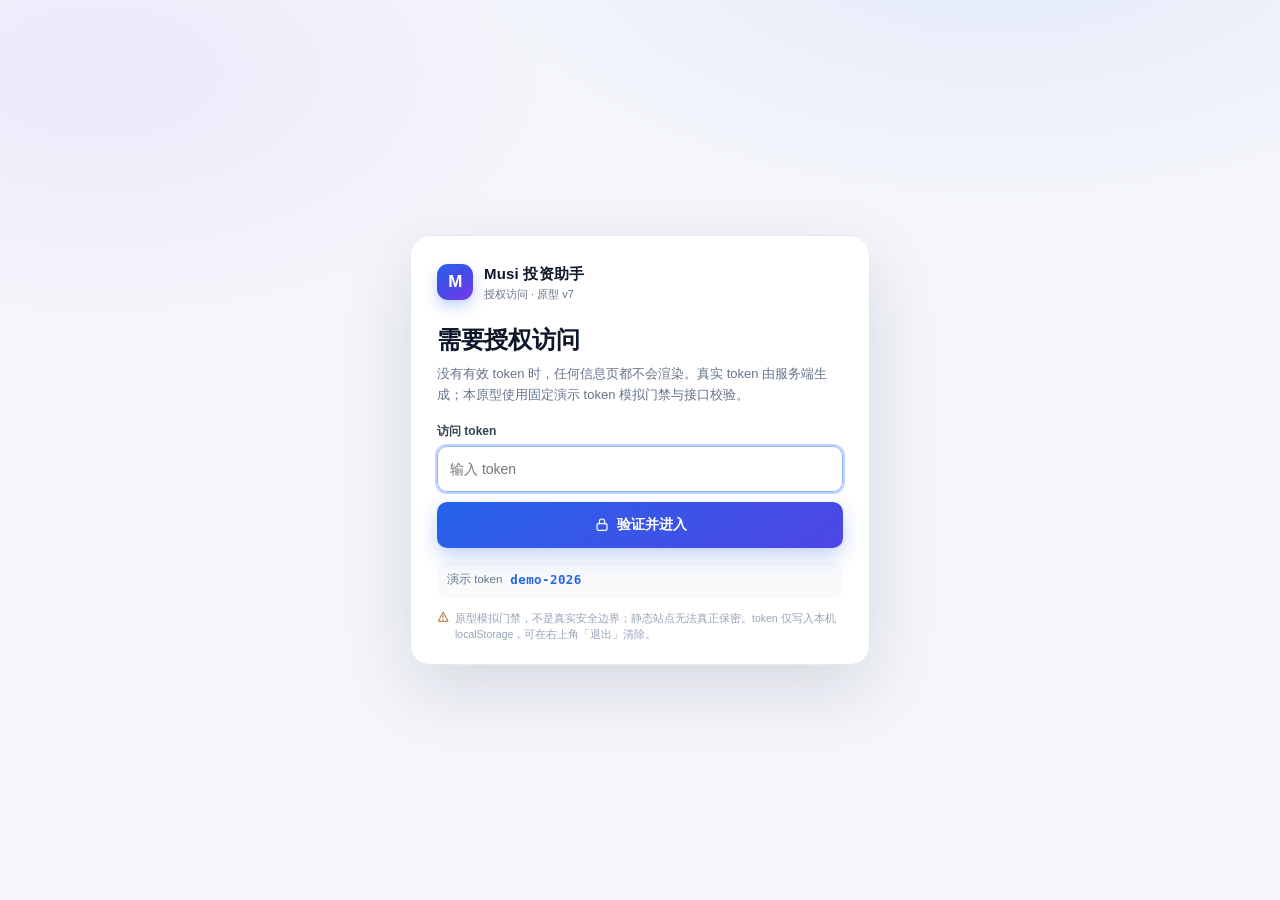
==== commit 5201e911: "feat: 原型 v7 Token 门禁、全量实盘编辑与份额/时间前后对照" ====
--- a/investment-assistant/index.html
+++ b/investment-assistant/index.html
@@ -6,7 +6,6 @@
   <meta name="theme-color" content="#f4f6fb">
   <title>首页 · Musi 投资助手原型</title>
   <link rel="stylesheet" href="assets/app.css">
-  <script src="assets/gate.js"></script>
 </head>
 <body data-page="home">
   <div class="layout">
@@ -17,7 +16,7 @@
         <div class="page-head">
           <div>
             <h1>首页</h1>
-            <p class="lede">行情与持仓看板：大盘指数 + 实盘持仓。持仓可新增/编辑/删除，支持按份额申购、赎回、清仓、加减仓、现金与总额校正；点击基金名称展开建议、调整后目标值与趋势图（可放大）。所有写操作仅保存在本机。</p>
+            <p class="lede">行情与持仓看板：大盘指数 + 基金持仓。点击基金名称展开建议、调整后目标值与趋势图（可放大）；下方可全量编辑实盘数据（份额/时间/前后对照）。演示写入仅保存在本地、不影响实盘。</p>
           </div>
           <div class="head-side" id="home-head-side"></div>
         </div>
@@ -57,22 +56,20 @@
           <div class="section-head">
             <div>
               <h2>基金持仓</h2>
-              <div class="hint">点击名称展开建议、调整后目标值、趋势图（可放大）与本地审计；持仓可编辑，操作按份额录入并可选择生效时间</div>
+              <div class="hint">5 只基金 · 点击名称展开建议、调整后目标值、趋势图（可放大）与演示写入</div>
             </div>
           </div>
-          <div class="pf-toolbar" id="pf-toolbar" aria-label="实盘组合编辑工具栏"></div>
           <div class="table-card">
             <table class="data-table fund-table">
-              <caption class="sr-only">基金份额、净值、当前持仓市值、权重、估算涨跌幅与今日预估收益；可新增、编辑、删除基金并按份额记账（演示数据）</caption>
+              <caption class="sr-only">基金当前持仓市值、权重、估算涨跌幅与今日预估收益；点击基金名称可展开建议与趋势图（演示数据）</caption>
               <thead>
                 <tr>
                   <th scope="col">基金<small class="th-sub">点击名称展开</small></th>
-                  <th scope="col" class="r">份额 / 净值</th>
                   <th scope="col" class="r">当前持仓市值</th>
                   <th scope="col" class="r">当前权重</th>
                   <th scope="col" class="r">估算涨跌幅</th>
                   <th scope="col" class="r">今日预估收益<small class="th-sub">按当前持仓估算</small></th>
-                  <th scope="col" class="r">操作</th>
+                  <th scope="col" class="r">质量</th>
                 </tr>
               </thead>
               <tbody id="fund-body" aria-live="polite"></tbody>
@@ -80,7 +77,7 @@
           </div>
           <noscript>
             <div class="table-card noscript-snapshot">
-              <p class="noscript-note"><b>JavaScript 未启用</b>：以下为静态快照（估算时间 14:32:10）；启用后可自动刷新、编辑持仓、按份额记账，并点击基金名称展开建议与趋势图。</p>
+              <p class="noscript-note"><b>JavaScript 未启用</b>：以下为静态快照（估算时间 14:32:10）；启用后可自动刷新、点击基金名称展开建议与趋势图。</p>
               <p class="noscript-note">大盘：上证指数 3,628.41 +0.42%（PE-TTM 15.82 · 分位 61%）· 深证成指 11,452.68 +0.65%（24.36 · 48%）· 创业板指 2,431.20 +0.86%（33.15 · 27%）· 沪深300 4,285.63 +0.31%（13.47 · 54%）</p>
               <table class="data-table">
                 <caption class="sr-only">静态基金持仓快照</caption>
@@ -97,11 +94,41 @@
           </noscript>
         </section>
 
+        <section class="section" id="ledger-section" aria-label="实盘数据编辑">
+          <div class="section-head">
+            <div>
+              <h2>实盘数据编辑（演示）</h2>
+              <div class="hint">新增 / 编辑 / 删除基金 · 份额操作（购入、赎回、清仓、加仓、减仓） · 现金调整 · 总额校正 · 生效时间可回溯</div>
+            </div>
+            <span class="demo-write-chip">演示写入 · 仅保存在本地，不影响实盘</span>
+          </div>
+          <div class="ledger-toolbar" id="ledger-toolbar"></div>
+          <div class="table-card">
+            <table class="data-table ledger-table">
+              <caption class="sr-only">实盘数据编辑：份额、单位成本、当前净值、持仓市值、当前权重、目标权重；可编辑或删除基金（演示写入）</caption>
+              <thead>
+                <tr>
+                  <th scope="col">基金 / 代码</th>
+                  <th scope="col" class="r">份额</th>
+                  <th scope="col" class="r">单位成本</th>
+                  <th scope="col" class="r">当前净值</th>
+                  <th scope="col" class="r">持仓市值</th>
+                  <th scope="col" class="r">当前权重</th>
+                  <th scope="col" class="r">目标权重</th>
+                  <th scope="col" class="r">操作</th>
+                </tr>
+              </thead>
+              <tbody id="ledger-body" aria-live="polite"></tbody>
+            </table>
+          </div>
+          <p class="table-note">新增 / 编辑 / 删除为数据校正，不自动改变现金；份额操作按「金额 = 份额 × 当前净值」并同步现金。每笔操作可选生效时间；若早于历史记录，将按时间顺序重算后续并提示条数。所有写入仅保存在本机 <code>localStorage</code>，不写真实账本、不产生下单。</p>
+        </section>
+
         <section class="section" id="home-audit-wrap" aria-label="演示写入与本地审计">
           <div class="section-head">
             <div>
               <h2>演示写入与本地审计</h2>
-              <div class="hint">网页端调整目标权重/金额后在此记录审计；状态写入 localStorage，刷新保持，可恢复演示初始值</div>
+              <div class="hint">新增/编辑/删除、份额操作、现金与总额校正均记录本地审计（时间、类型、基金、前→后、来源=网页）；写入 localStorage，刷新保持，可恢复演示初始值</div>
             </div>
           </div>
           <div class="card audit-card" id="home-audit-body"></div>
--- a/investment-assistant/assets/app.css
+++ b/investment-assistant/assets/app.css
@@ -1441,7 +1441,7 @@
 .write-toast.show { opacity: 1; pointer-events: auto; transform: translate(-50%, 0); }
 .write-toast .wt-text { font-size: 12px; line-height: 1.45; overflow-wrap: anywhere; }
 .wt-undo {
-  flex: none; min-height: 44px; padding: 0 12px;
+  flex: none; min-height: 36px; padding: 0 12px;
   border: 1px solid rgba(255, 255, 255, 0.45); border-radius: 8px;
   background: transparent; color: #fff; font-size: 12px; font-weight: 650; cursor: pointer;
 }
@@ -1476,251 +1476,235 @@
   .pa-target b { white-space: normal; }
 }
 
-/* ================= v7：Token 门禁 · 全量实盘编辑 · 份额/时间/前后对照 ================= */
-
-/* 全站提示与退出 */
-.demo-banner-row {
-  display: flex; align-items: center; gap: 8px; flex-wrap: wrap;
-  margin: 0 0 14px;
-}
-.demo-ban {
+/* ================= v7：Token 门禁 / 全量实盘编辑 / 前后对照 ================= */
+html:not(.auth-ok) .layout,
+html:not(.auth-ok) #popup-root { display: none !important; }
+
+.auth-gate {
+  min-height: 100vh; display: grid; place-items: center;
+  padding: 24px 16px; background:
+    radial-gradient(900px 480px at 78% -10%, rgba(37, 99, 235, 0.09), transparent 62%),
+    radial-gradient(760px 420px at 8% 8%, rgba(124, 58, 237, 0.07), transparent 60%),
+    var(--bg);
+}
+.auth-card {
+  width: min(460px, 100%); padding: 26px 26px 22px;
+  border: 1px solid var(--border); border-radius: 20px;
+  background: rgba(255, 255, 255, 0.96); box-shadow: 0 24px 70px rgba(15, 23, 42, 0.13);
+}
+.auth-brand { display: flex; align-items: center; gap: 11px; }
+.auth-title { margin: 18px 0 6px; font-size: 24px; letter-spacing: -0.3px; }
+.auth-lede { margin: 0 0 16px; color: var(--muted); font-size: 13px; line-height: 1.6; }
+.auth-form { display: grid; gap: 10px; }
+.auth-field { display: grid; gap: 6px; font-size: 12px; font-weight: 650; color: var(--text-2); }
+.auth-field input {
+  width: 100%; min-height: 46px; padding: 0 12px;
+  border: 1px solid var(--border-strong); border-radius: 10px;
+  background: var(--surface); color: var(--text); font-size: 14px;
+}
+.auth-field input:focus { outline: 2px solid #bfd3fb; border-color: #93b4f8; }
+.auth-submit {
+  display: inline-flex; align-items: center; justify-content: center; gap: 7px;
+  min-height: 46px; border: 0; border-radius: 10px;
+  background: linear-gradient(145deg, #2563eb, #4f46e5); color: #fff;
+  font-size: 14px; font-weight: 700; cursor: pointer;
+  box-shadow: 0 8px 20px rgba(37, 99, 235, 0.28);
+}
+.auth-submit svg { width: 16px; height: 16px; }
+.auth-submit:focus-visible { outline: 2px solid #1d4ed8; outline-offset: 2px; }
+.auth-error { margin: 0; color: var(--red); font-size: 12px; line-height: 1.45; }
+.auth-demo {
+  display: flex; align-items: center; gap: 8px; margin-top: 14px;
+  padding: 8px 10px; border-radius: 9px; background: var(--surface-2);
+  color: var(--muted); font-size: 11.5px;
+}
+.auth-demo code { color: var(--blue); font-weight: 700; font-size: 12.5px; letter-spacing: 0.4px; }
+.auth-note {
+  display: flex; align-items: flex-start; gap: 6px; margin: 12px 0 0;
+  color: var(--muted-2); font-size: 10.5px; line-height: 1.55;
+}
+.auth-note svg { width: 12px; height: 12px; flex: none; margin-top: 1px; color: #b45309; }
+
+.logout-btn {
+  display: inline-flex; align-items: center; justify-content: center; gap: 5px; min-height: 44px; min-width: 44px;
+  padding: 0 10px; border: 1px solid var(--border); border-radius: 8px;
+  background: var(--surface); color: var(--muted); font-size: 11.5px; font-weight: 650;
+  cursor: pointer;
+}
+.logout-btn:hover { color: var(--red); border-color: #f3c4c4; background: var(--red-soft); }
+.logout-btn svg { width: 12px; height: 12px; }
+
+.demo-write-banner {
+  display: flex; align-items: flex-start; gap: 7px;
+  margin: 0 0 16px; padding: 9px 12px;
+  border: 1px solid #f0d39a; border-radius: 10px;
+  background: #fff9ec; color: #92400e;
+  font-size: 11.5px; line-height: 1.5;
+}
+.demo-write-banner svg { width: 14px; height: 14px; flex: none; margin-top: 1px; }
+.demo-write-chip {
   display: inline-flex; align-items: center; gap: 5px;
-  padding: 5px 9px; border-radius: 999px;
-  border: 1px solid #f3dfb8; background: #fff7e8; color: #92400e;
-  font-size: 10.5px; font-weight: 650; line-height: 1.45;
-}
-.demo-ban svg { width: 11px; height: 11px; }
-.demo-ban.gate { border-color: #cfe0ff; background: #eef4ff; color: #1e3a8a; }
-.logout-btn {
-  display: inline-flex; align-items: center; gap: 4px;
-  min-height: 44px; padding: 0 10px; border-radius: 9px;
-  border: 1px solid var(--border); background: var(--surface);
-  color: var(--text-2); font-size: 11.5px; font-weight: 650; cursor: pointer;
-}
-.logout-btn svg { width: 12px; height: 12px; }
-.logout-btn:hover { background: var(--surface-3); }
-.logout-btn:focus-visible { outline: 2px solid var(--blue); outline-offset: 2px; }
-
-/* 组合工具栏 */
-.pf-toolbar {
-  border: 1px solid var(--border); border-radius: 13px;
-  background: var(--surface); box-shadow: var(--shadow-sm);
-  padding: 12px 14px; margin-bottom: 10px;
-}
-.pf-stats {
-  display: grid; grid-template-columns: repeat(5, minmax(0, 1fr));
-  gap: 8px; margin-bottom: 10px;
-}
-.pf-stat {
-  padding: 8px 10px; border-radius: 9px; border: 1px solid var(--border);
-  background: var(--surface-2); min-width: 0;
-}
-.pf-stat span { display: block; color: var(--muted); font-size: 10.5px; line-height: 1.35; }
-.pf-stat b { display: block; margin-top: 2px; font-size: 14px; font-weight: 700; white-space: nowrap; }
-.pf-ops { display: flex; flex-wrap: wrap; gap: 7px; }
-.pf-btn {
-  min-height: 44px; padding: 0 12px; border-radius: 10px;
-  border: 1px solid var(--border-strong); background: var(--surface);
-  color: var(--text-2); font-size: 12px; font-weight: 650; cursor: pointer;
-}
-.pf-btn:hover { background: var(--surface-3); }
-.pf-btn.primary { border-color: #bfd3fb; background: var(--blue-soft); color: #1d4ed8; }
-.pf-btn.ghost { margin-left: auto; color: var(--muted); }
-.pf-btn:focus-visible { outline: 2px solid var(--blue); outline-offset: 2px; }
-.pf-note {
-  display: flex; align-items: flex-start; gap: 5px;
-  margin: 9px 0 0; color: var(--muted-2); font-size: 10.5px; line-height: 1.5;
-}
-.pf-note svg { width: 12px; height: 12px; flex: none; margin-top: 1px; color: #b45309; }
-.pf-note span { min-width: 0; overflow-wrap: anywhere; }
-
-/* 持仓表新增列 */
-.fund-table > thead > tr > th:nth-child(1) { width: 23%; }
-.fund-table > thead > tr > th:nth-child(2) { width: 13%; }
-.fund-table > thead > tr > th:nth-child(3) { width: 12%; }
-.fund-table > thead > tr > th:nth-child(4) { width: 9%; }
-.fund-table > thead > tr > th:nth-child(5) { width: 10%; }
-.fund-table > thead > tr > th:nth-child(6) { width: 12%; }
-.fund-table > thead > tr > th:nth-child(7) { width: 10%; }
-.fund-unit-cell b { font-weight: 700; }
-.fund-unit-cell small { display: block; margin-top: 1px; color: var(--muted); font-size: 10px; font-weight: 500; }
-.fund-quality-desktop { display: inline-flex; }
-.fund-actions-cell { white-space: nowrap; }
-.fund-actions { display: inline-flex; gap: 5px; justify-content: flex-end; }
-.fa-btn {
-  min-height: 44px; min-width: 44px; padding: 0 8px; border-radius: 8px;
-  border: 1px solid var(--border); background: var(--surface-2);
+  padding: 5px 9px; border: 1px solid #f0d39a; border-radius: 999px;
+  background: #fff9ec; color: #92400e; font-size: 10.5px; font-weight: 650;
+}
+
+/* 编辑工具栏 */
+.ledger-toolbar {
+  display: flex; align-items: center; justify-content: space-between;
+  gap: 10px 14px; flex-wrap: wrap; margin-bottom: 10px;
+}
+.lt-summary { display: flex; align-items: center; gap: 8px 16px; flex-wrap: wrap; color: var(--muted); font-size: 11.5px; }
+.lt-summary b { color: var(--text); font-weight: 700; }
+.lt-actions { display: flex; align-items: center; gap: 6px; flex-wrap: wrap; }
+.ledger-btn {
+  min-height: 44px; padding: 0 12px; border: 1px solid var(--border-strong);
+  border-radius: 9px; background: var(--surface); color: var(--text-2);
+  font-size: 12px; font-weight: 650; cursor: pointer;
+}
+.ledger-btn:hover { border-color: #bfd3fb; background: var(--blue-soft); color: #1d4ed8; }
+.ledger-btn.primary { background: var(--blue); border-color: var(--blue); color: #fff; }
+.ledger-btn.primary:hover { background: #1d4ed8; }
+.ledger-btn.ghost { color: var(--muted); }
+.ledger-btn:focus-visible { outline: 2px solid var(--blue); outline-offset: 1px; }
+
+/* 编辑表 */
+.ledger-table { table-layout: fixed; }
+.ledger-table > thead > tr > th:nth-child(1) { width: 20%; }
+.ledger-table > thead > tr > th:nth-child(2) { width: 12%; }
+.ledger-table > thead > tr > th:nth-child(3) { width: 9%; }
+.ledger-table > thead > tr > th:nth-child(4) { width: 9%; }
+.ledger-table > thead > tr > th:nth-child(5) { width: 12%; }
+.ledger-table > thead > tr > th:nth-child(6) { width: 9%; }
+.ledger-table > thead > tr > th:nth-child(7) { width: 9%; }
+.ledger-table > thead > tr > th:nth-child(8) { width: 20%; }
+.ledger-row:hover { background: #fbfcff; }
+.ledger-row > td { white-space: nowrap; }
+.lg-name-cell { font-weight: 650; line-height: 1.35; }
+.lg-name { display: block; white-space: normal; overflow-wrap: anywhere; line-height: 1.35; }
+.lg-code { display: block; margin-top: 1px; color: var(--muted-2); font-size: 10.5px; font-variant-numeric: tabular-nums; }
+.lg-actions { white-space: nowrap; }
+.lg-btn {
+  min-height: 44px; min-width: 44px; padding: 0 8px; margin-left: 4px;
+  border: 1px solid var(--border); border-radius: 7px; background: var(--surface-2);
   color: var(--text-2); font-size: 11px; font-weight: 650; cursor: pointer;
 }
-.fa-btn:hover { background: var(--surface-3); border-color: var(--border-strong); }
-.fa-btn.danger { color: #b91c1c; border-color: #f5c6c6; background: #fdf2f2; }
-.fa-btn:focus-visible { outline: 2px solid var(--blue); outline-offset: 1px; }
-
-/* 本地审计 */
-.audit-row { display: flex; flex-wrap: wrap; align-items: baseline; }
-.audit-row .audit-type {
-  flex: none; padding: 1px 6px; border-radius: 6px;
-  background: var(--blue-soft); color: #1d4ed8; font-size: 10px; font-weight: 650;
-}
-.audit-row .audit-range { flex: 1 1 240px; min-width: 0; overflow-wrap: anywhere; white-space: normal; }
-.audit-undo {
-  min-height: 44px; padding: 0 9px; border-radius: 8px;
-  border: 1px solid #bfd3fb; background: var(--blue-soft); color: #1d4ed8;
-  font-size: 10.5px; font-weight: 650; cursor: pointer;
-}
-.audit-undo:focus-visible { outline: 2px solid var(--blue); outline-offset: 1px; }
-
-/* 记账弹层 */
-body.op-open { overflow: hidden; }
-.op-overlay {
-  position: fixed; inset: 0; z-index: 120;
-  display: flex; align-items: center; justify-content: center;
-  padding: 18px; background: rgba(15, 23, 42, 0.48);
-}
-.op-overlay[hidden] { display: none; }
-.op-card {
-  width: min(720px, 100%); max-height: calc(100vh - 36px); overflow: auto;
-  background: var(--surface); border: 1px solid var(--border);
-  border-radius: 16px; box-shadow: 0 24px 70px rgba(15, 23, 42, 0.28);
-  padding: 18px 20px 16px;
-}
-.op-head { display: flex; align-items: flex-start; justify-content: space-between; gap: 12px; }
-.op-head h2 { margin: 0; font-size: 18px; line-height: 1.3; }
-.op-head p { margin: 3px 0 0; color: var(--muted); font-size: 11.5px; line-height: 1.5; }
-.op-close {
-  width: 44px; height: 44px; flex: none; border-radius: 10px;
-  border: 1px solid var(--border); background: var(--surface-2);
-  color: var(--muted); font-size: 20px; line-height: 1; cursor: pointer;
-}
-.op-close:hover { background: var(--surface-3); }
-.op-form { margin-top: 12px; }
-.op-row { display: grid; grid-template-columns: 1fr; gap: 8px; }
-.op-grid { display: grid; grid-template-columns: repeat(2, minmax(0, 1fr)); gap: 9px; }
-.op-field { display: block; min-width: 0; }
-.op-field > span:first-child {
-  display: block; margin-bottom: 4px; color: var(--muted);
-  font-size: 10.5px; font-weight: 650; line-height: 1.4;
-}
-.op-field input, .op-field select {
-  width: 100%; min-height: 44px; padding: 0 11px;
-  border: 1px solid var(--border-strong); border-radius: 9px;
-  background: var(--surface-2); color: var(--text);
-  font-family: inherit; font-size: 13px; font-variant-numeric: tabular-nums;
-}
-.op-field select { text-overflow: ellipsis; }
-.op-field input:focus, .op-field select:focus {
-  outline: 2px solid var(--blue); outline-offset: 1px; background: #fff;
-}
-.op-field input[readonly] { color: var(--muted); background: var(--surface-3); }
-.op-input { position: relative; display: block; }
-.op-input input { padding-right: 28px; }
-.op-input i {
-  position: absolute; right: 10px; top: 50%; transform: translateY(-50%);
-  color: var(--muted-2); font-size: 11px; font-style: normal;
-}
-.op-entry {
-  display: flex; align-items: center; gap: 12px; flex-wrap: wrap;
-  margin: 0 0 10px; padding: 8px 10px; border: 1px dashed var(--border-strong);
-  border-radius: 9px; background: var(--surface-2);
-}
-.op-entry legend { padding: 0 4px; color: var(--muted); font-size: 10.5px; font-weight: 650; }
-.op-entry label {
-  display: inline-flex; align-items: center; gap: 5px;
-  min-height: 32px; font-size: 12px; color: var(--text-2); cursor: pointer;
-}
-.op-entry input { width: 16px; height: 16px; accent-color: var(--blue); }
-.op-hint { margin: 8px 0 0; color: var(--muted); font-size: 11px; line-height: 1.55; }
-.op-hint.warning {
-  padding: 8px 10px; border-radius: 9px; border: 1px solid #f3dfb8;
-  background: #fff7e8; color: #92400e;
-}
-
-/* 前后对照 */
-.op-preview {
-  margin-top: 12px; border: 1px solid var(--border); border-radius: 11px;
-  background: var(--surface-2); padding: 10px 11px;
-}
-.op-preview-head { display: flex; align-items: baseline; gap: 6px 10px; flex-wrap: wrap; }
-.op-preview-head b { font-size: 12.5px; }
-.op-preview-head span { color: var(--muted); font-size: 10.5px; }
-.op-diff-wrap { margin-top: 7px; overflow-x: auto; }
-.op-diff { width: 100%; border-collapse: collapse; font-size: 11.5px; }
-.op-diff caption { text-align: left; }
-.op-diff th, .op-diff td { padding: 6px 8px; border-top: 1px solid var(--border); text-align: right; }
-.op-diff thead th { border-top: 0; color: var(--muted); font-size: 10px; font-weight: 650; }
-.op-diff th:first-child, .op-diff thead th:first-child { text-align: left; color: var(--text-2); font-weight: 600; }
-.op-diff td { font-variant-numeric: tabular-nums; }
-.op-diff tr.changed td:last-child { font-weight: 700; }
-.op-diff td.up { color: var(--up); }
-.op-diff td.down { color: var(--down); }
-.op-recalc, .op-ok {
-  display: flex; align-items: flex-start; gap: 5px; margin: 9px 0 0;
-  padding: 7px 9px; border-radius: 8px; font-size: 10.5px; line-height: 1.5;
-  border: 1px solid #f3dfb8; background: #fff7e8; color: #92400e;
-}
-.op-recalc svg, .op-ok svg { width: 12px; height: 12px; flex: none; margin-top: 1px; }
-.op-ok { border-color: #c8e6d5; background: #eefaf3; color: #065f46; }
-.op-final { margin: 8px 0 0; color: var(--muted); font-size: 10.5px; line-height: 1.5; }
-.op-error {
-  margin: 10px 0 0; padding: 8px 10px; border-radius: 9px;
-  border: 1px solid #f5c6c6; background: #fdecec; color: #b91c1c;
-  font-size: 11.5px; line-height: 1.55;
-}
-.op-actions { display: flex; justify-content: flex-end; gap: 8px; margin-top: 12px; flex-wrap: wrap; }
-.op-btn {
-  min-height: 44px; padding: 0 15px; border-radius: 10px;
-  border: 1px solid var(--border-strong); background: var(--surface);
-  color: var(--text-2); font-size: 12.5px; font-weight: 650; cursor: pointer;
-}
-.op-btn.primary { border-color: #1d4ed8; background: var(--blue); color: #fff; }
-.op-btn.primary:disabled { opacity: 0.5; cursor: not-allowed; }
-.op-btn:focus-visible { outline: 2px solid var(--blue); outline-offset: 2px; }
-.op-foot { margin: 10px 0 0; color: var(--muted-2); font-size: 10px; line-height: 1.5; }
+.lg-btn:hover { border-color: #bfd3fb; color: #1d4ed8; background: var(--blue-soft); }
+.lg-btn.danger:hover { border-color: #f3c4c4; color: var(--red); background: var(--red-soft); }
+
+/* 编辑弹层 */
+body.lm-open { overflow: hidden; }
+.lm-modal { position: fixed; inset: 0; z-index: 80; display: grid; place-items: center; padding: 16px; }
+.lm-modal[hidden] { display: none; }
+.lm-backdrop { position: absolute; inset: 0; background: rgba(15, 23, 42, 0.46); backdrop-filter: blur(2px); opacity: 0; transition: opacity 0.16s ease; }
+.lm-modal.open .lm-backdrop { opacity: 1; }
+.lm-panel {
+  position: relative; width: min(760px, 100%); max-height: calc(100vh - 32px);
+  overflow: auto; padding: 18px 20px 16px; border-radius: 16px;
+  background: var(--surface); box-shadow: 0 30px 90px rgba(15, 23, 42, 0.32);
+  opacity: 0; transform: translateY(10px) scale(0.985); transition: opacity 0.16s ease, transform 0.16s ease;
+}
+.lm-modal.open .lm-panel { opacity: 1; transform: none; }
+.lm-head { display: flex; align-items: flex-start; justify-content: space-between; gap: 12px; }
+.lm-head h3 { margin: 0; font-size: 18px; letter-spacing: -0.2px; }
+.lm-sub { margin: 4px 0 0; color: var(--muted); font-size: 11.5px; line-height: 1.5; }
+.lm-icon-btn {
+  flex: none; width: 44px; height: 44px; border: 1px solid var(--border);
+  border-radius: 9px; background: var(--surface-2); color: var(--muted);
+  font-size: 20px; line-height: 1; cursor: pointer;
+}
+.lm-icon-btn:hover { color: var(--text); background: var(--surface-3); }
+.lm-body { margin-top: 12px; }
+.lm-form { display: grid; gap: 10px; }
+.lm-grid { display: grid; grid-template-columns: repeat(3, minmax(0, 1fr)); gap: 9px 10px; }
+.lm-field { display: grid; gap: 4px; min-width: 0; font-size: 11px; font-weight: 650; color: var(--text-2); }
+.lm-field input, .lm-field select {
+  width: 100%; min-height: 44px; padding: 0 9px;
+  border: 1px solid var(--border-strong); border-radius: 8px;
+  background: var(--surface); color: var(--text); font-size: 12.5px; font-variant-numeric: tabular-nums;
+}
+.lm-field input[readonly] { background: var(--surface-2); color: var(--muted); }
+.lm-field input:focus, .lm-field select:focus { outline: 2px solid #bfd3fb; border-color: #93b4f8; }
+.lm-time { grid-column: span 1; }
+.lm-delete-box {
+  display: grid; gap: 2px; padding: 10px 12px; border: 1px solid #f3c4c4;
+  border-radius: 9px; background: var(--red-soft); color: #991b1b; font-size: 12px;
+}
+.lm-delete-box span { color: #b45353; font-size: 11px; }
+.lm-diff { margin-top: 2px; }
+.lm-diff-empty { margin: 0; padding: 10px 12px; border-radius: 9px; background: var(--surface-2); color: var(--muted-2); font-size: 11.5px; }
+.lm-diff-wrap { border: 1px solid var(--border); border-radius: 10px; overflow: hidden; }
+.lm-diff-head {
+  display: flex; align-items: center; justify-content: space-between; gap: 8px;
+  padding: 8px 10px; background: var(--surface-2); color: var(--muted);
+  font-size: 10.5px;
+}
+.lm-diff-head b { color: var(--text-2); font-size: 11.5px; }
+.lm-diff-table { width: 100%; border-collapse: collapse; table-layout: fixed; }
+.lm-diff-table th, .lm-diff-table td { padding: 6px 10px; border-top: 1px solid var(--border); text-align: left; font-size: 11.5px; }
+.lm-diff-table thead th { border-top: 0; color: var(--muted); font-size: 10.5px; background: #fff; }
+.lm-diff-table th { font-weight: 600; color: var(--text-2); }
+.lm-diff-table td { text-align: right; font-variant-numeric: tabular-nums; }
+.lm-diff-table tr.changed td { background: #f8fbff; }
+.lm-diff-table tr.changed td:last-child { color: #1d4ed8; font-weight: 650; }
+.lm-final {
+  display: flex; align-items: center; justify-content: space-between; gap: 8px; flex-wrap: wrap;
+  margin-top: 7px; padding: 7px 10px; border-radius: 8px;
+  background: var(--surface-2); color: var(--muted); font-size: 10.5px;
+}
+.lm-final b { color: var(--text-2); font-size: 11px; }
+.lm-recompute {
+  display: flex; align-items: flex-start; gap: 6px; margin-top: 7px;
+  padding: 8px 10px; border-radius: 8px; background: #fff9ec;
+  border: 1px solid #f0d39a; color: #92400e; font-size: 10.5px; line-height: 1.5;
+}
+.lm-recompute svg { width: 13px; height: 13px; flex: none; margin-top: 1px; }
+.lm-recompute.ok { background: var(--green-soft); border-color: #b9e6cd; color: #166534; }
+.lm-error { margin: 10px 0 0; color: var(--red); font-size: 11.5px; line-height: 1.45; }
+.lm-foot { display: flex; align-items: center; gap: 8px; flex-wrap: wrap; margin-top: 12px; padding-top: 12px; border-top: 1px solid var(--border); }
+.lm-demo-chip { display: inline-flex; align-items: center; gap: 4px; margin-right: auto; color: #92400e; font-size: 10px; }
+.lm-demo-chip svg { width: 12px; height: 12px; }
+.lm-cancel, .lm-save {
+  min-height: 44px; padding: 0 14px; border-radius: 9px;
+  font-size: 12.5px; font-weight: 700; cursor: pointer;
+}
+.lm-cancel { border: 1px solid var(--border-strong); background: var(--surface); color: var(--muted); }
+.lm-save { border: 1px solid var(--blue); background: var(--blue); color: #fff; }
+.lm-save:hover { background: #1d4ed8; }
+.lm-save:disabled { opacity: 0.5; cursor: not-allowed; }
+.lm-cancel:focus-visible, .lm-save:focus-visible { outline: 2px solid var(--blue); outline-offset: 2px; }
 
 @media (max-width: 900px) {
-  .pf-stats { grid-template-columns: repeat(2, minmax(0, 1fr)); }
-  .pf-stat:last-child { grid-column: span 2; }
-  .pf-btn.ghost { margin-left: 0; }
-  .fund-actions { justify-content: flex-start; }
-  .fund-row .fund-unit-cell { display: flex; align-items: baseline; gap: 5px; flex-wrap: wrap; }
-  .fund-row .fund-unit-cell::before { content: attr(data-label); width: 100%; }
-  .fund-row .fund-unit-cell small { display: inline; margin: 0; }
-  .fund-row .fund-actions-cell { grid-column: 1 / -1; }
-  .fund-row .fund-actions-cell::before { content: none; }
-  .fund-quality-desktop { display: none; }
-  .fund-facts { grid-template-columns: repeat(3, minmax(0, 1fr)); }
-  .demo-banner-row { margin-bottom: 12px; }
+  .ledger-table thead { display: none; }
+  .ledger-table, .ledger-table tbody { display: block; width: 100%; }
+  .ledger-table tr.ledger-row {
+    display: grid; grid-template-columns: repeat(3, minmax(0, 1fr));
+    gap: 6px 12px; padding: 12px 14px; border-top: 1px solid var(--border);
+  }
+  .ledger-table tr.ledger-row:first-child { border-top: 0; }
+  .ledger-row > * {
+    display: block; padding: 0 !important; border: 0 !important;
+    text-align: left !important; white-space: normal !important;
+  }
+  .ledger-row .lg-name-cell { grid-column: 1 / -1; }
+  .ledger-row td[data-label]::before {
+    content: attr(data-label); display: block; margin-bottom: 1px;
+    color: var(--muted); font-size: 10px; font-weight: 500; line-height: 1.3;
+  }
+  .ledger-row .lg-actions { grid-column: 1 / -1; margin-top: 4px; }
+  .lg-btn { margin-left: 0; margin-right: 6px; }
 }
 @media (max-width: 640px) {
-  .op-overlay { padding: 0; align-items: flex-end; }
-  .op-card {
-    max-height: 92vh; border-radius: 16px 16px 0 0;
-    padding: 16px 14px calc(14px + env(safe-area-inset-bottom, 0px));
-  }
-  .op-grid { grid-template-columns: 1fr; }
-  .op-actions .op-btn { flex: 1; }
-  .pf-stats { grid-template-columns: repeat(2, minmax(0, 1fr)); }
-  .pf-toolbar { padding: 10px 11px; }
-  .fund-facts { grid-template-columns: repeat(2, minmax(0, 1fr)); }
-}
-@media (max-width: 900px) {
-  .fund-row .fund-weight-cell { display: none; }
-}
-
-@media (min-width: 901px) and (max-width: 1120px) {
-  .fund-table > thead > tr > th,
-  .fund-table > tbody > tr > td { padding-left: 6px; padding-right: 6px; }
-  .fund-table .fund-name { font-size: 12.5px; }
-  .fund-unit-cell { font-size: 10.5px; }
-  .fund-unit-cell b { font-size: 11px; }
-  .fa-btn { padding: 0 5px; font-size: 10.5px; }
-  .fund-actions { flex-direction: column; align-items: flex-end; gap: 4px; }
-  .fund-table > thead > tr > th:nth-child(1) { width: 26%; }
-  .fund-table > thead > tr > th:nth-child(2) { width: 12%; }
-  .fund-table > thead > tr > th:nth-child(3) { width: 12%; }
-  .fund-table > thead > tr > th:nth-child(4) { width: 9%; }
-  .fund-table > thead > tr > th:nth-child(5) { width: 10%; }
-  .fund-table > thead > tr > th:nth-child(6) { width: 12%; }
-  .fund-table > thead > tr > th:nth-child(7) { width: 9%; }
-}
-.text-link.muted { color: var(--muted-2); font-size: 11.5px; }
+  .lm-grid { grid-template-columns: repeat(2, minmax(0, 1fr)); }
+  .lm-panel { padding: 14px; }
+  .lm-foot { align-items: stretch; }
+  .lm-demo-chip { width: 100%; }
+  .lm-cancel, .lm-save { flex: 1 1 auto; }
+  .ledger-table tr.ledger-row { grid-template-columns: repeat(2, minmax(0, 1fr)); }
+}
+@media (max-width: 520px) {
+  .lm-grid { grid-template-columns: 1fr; }
+  .logout-btn span { display: none; }
+  .ledger-toolbar { align-items: flex-start; }
+  .lt-actions { width: 100%; }
+  .ledger-btn { flex: 1 1 auto; }
+}
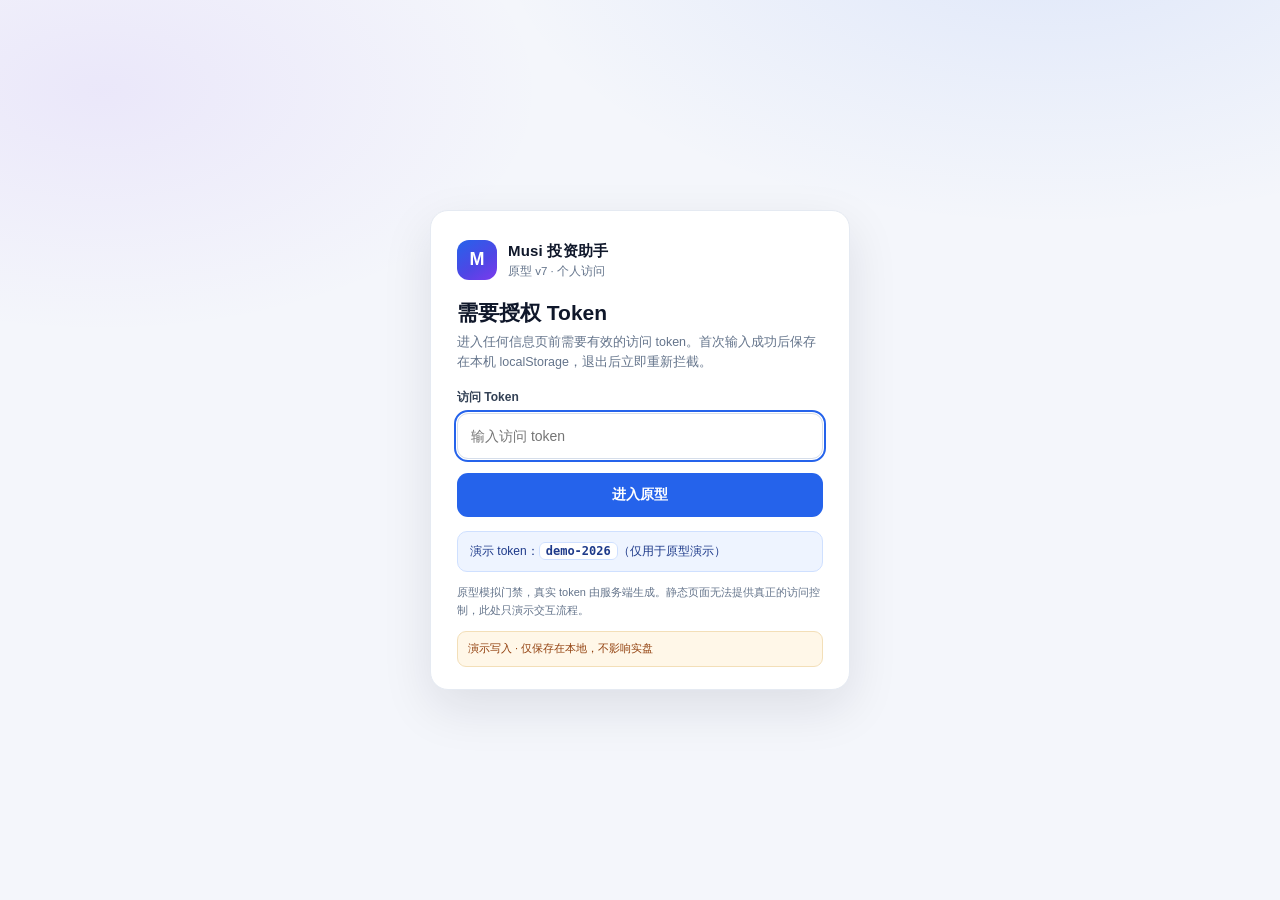
==== commit 781df02a: "Merge remote-tracking branch 'origin/main'" ====
--- a/investment-assistant/index.html
+++ b/investment-assistant/index.html
@@ -6,6 +6,7 @@
   <meta name="theme-color" content="#f4f6fb">
   <title>首页 · Musi 投资助手原型</title>
   <link rel="stylesheet" href="assets/app.css">
+  <script src="assets/gate.js"></script>
 </head>
 <body data-page="home">
   <div class="layout">
@@ -56,20 +57,22 @@
           <div class="section-head">
             <div>
               <h2>基金持仓</h2>
-              <div class="hint">5 只基金 · 点击名称展开建议、调整后目标值、趋势图（可放大）与演示写入</div>
+              <div class="hint">点击名称展开建议、调整后目标值、趋势图（可放大）与本地审计；持仓可编辑，操作按份额录入并可选择生效时间</div>
             </div>
           </div>
+          <div class="pf-toolbar" id="pf-toolbar" aria-label="实盘组合编辑工具栏"></div>
           <div class="table-card">
             <table class="data-table fund-table">
-              <caption class="sr-only">基金当前持仓市值、权重、估算涨跌幅与今日预估收益；点击基金名称可展开建议与趋势图（演示数据）</caption>
+              <caption class="sr-only">基金份额、净值、当前持仓市值、权重、估算涨跌幅与今日预估收益；可新增、编辑、删除基金并按份额记账（演示数据）</caption>
               <thead>
                 <tr>
                   <th scope="col">基金<small class="th-sub">点击名称展开</small></th>
+                  <th scope="col" class="r">份额 / 净值</th>
                   <th scope="col" class="r">当前持仓市值</th>
                   <th scope="col" class="r">当前权重</th>
                   <th scope="col" class="r">估算涨跌幅</th>
                   <th scope="col" class="r">今日预估收益<small class="th-sub">按当前持仓估算</small></th>
-                  <th scope="col" class="r">质量</th>
+                  <th scope="col" class="r">操作</th>
                 </tr>
               </thead>
               <tbody id="fund-body" aria-live="polite"></tbody>
@@ -77,7 +80,7 @@
           </div>
           <noscript>
             <div class="table-card noscript-snapshot">
-              <p class="noscript-note"><b>JavaScript 未启用</b>：以下为静态快照（估算时间 14:32:10）；启用后可自动刷新、点击基金名称展开建议与趋势图。</p>
+              <p class="noscript-note"><b>JavaScript 未启用</b>：以下为静态快照（估算时间 14:32:10）；启用后可自动刷新、编辑持仓、按份额记账，并点击基金名称展开建议与趋势图。</p>
               <p class="noscript-note">大盘：上证指数 3,628.41 +0.42%（PE-TTM 15.82 · 分位 61%）· 深证成指 11,452.68 +0.65%（24.36 · 48%）· 创业板指 2,431.20 +0.86%（33.15 · 27%）· 沪深300 4,285.63 +0.31%（13.47 · 54%）</p>
               <table class="data-table">
                 <caption class="sr-only">静态基金持仓快照</caption>
--- a/investment-assistant/assets/app.css
+++ b/investment-assistant/assets/app.css
@@ -1441,7 +1441,7 @@
 .write-toast.show { opacity: 1; pointer-events: auto; transform: translate(-50%, 0); }
 .write-toast .wt-text { font-size: 12px; line-height: 1.45; overflow-wrap: anywhere; }
 .wt-undo {
-  flex: none; min-height: 36px; padding: 0 12px;
+  flex: none; min-height: 44px; padding: 0 12px;
   border: 1px solid rgba(255, 255, 255, 0.45); border-radius: 8px;
   background: transparent; color: #fff; font-size: 12px; font-weight: 650; cursor: pointer;
 }
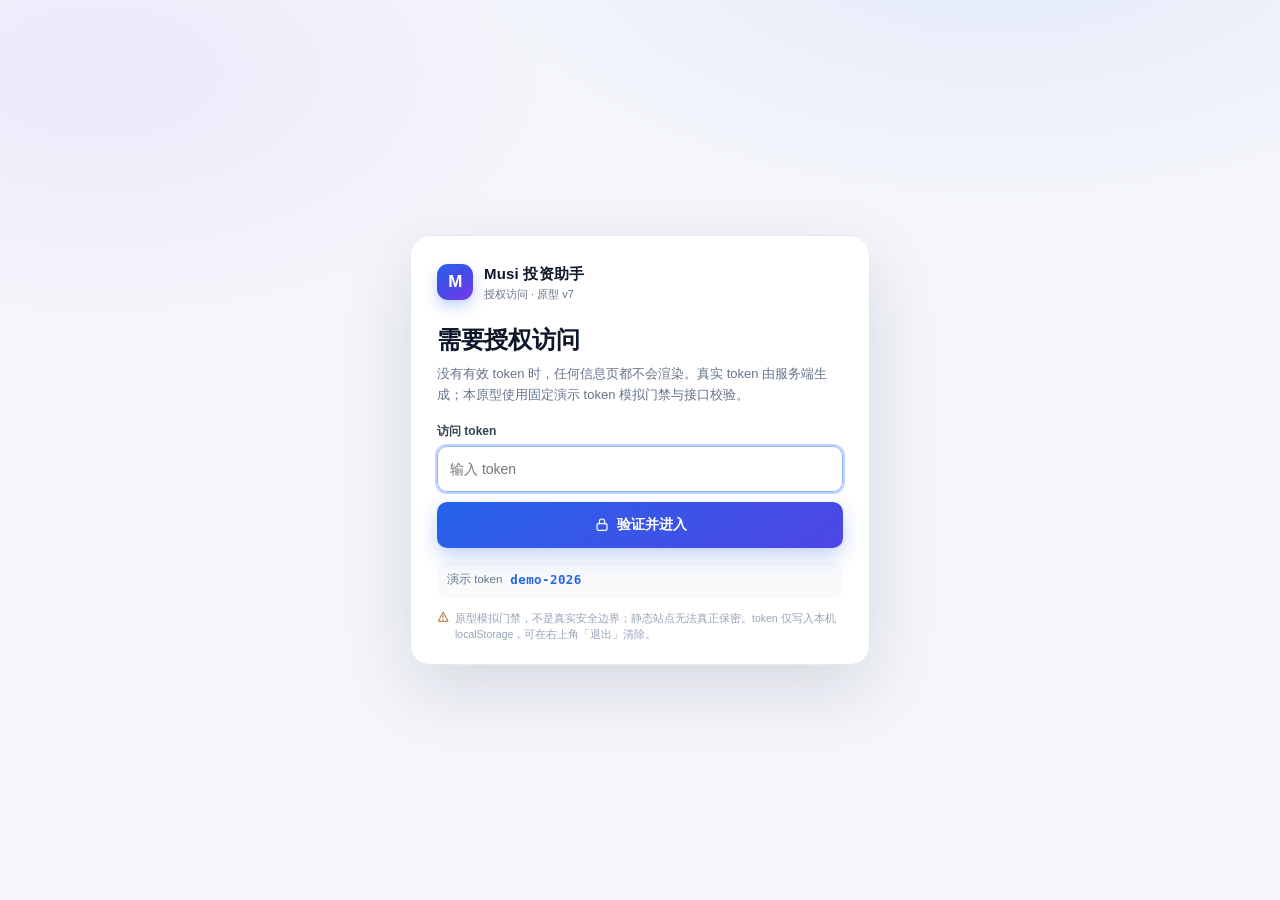
==== commit 8e3953be: "chore: 对齐远端后移除重复 gate.js 与未引用截图" ====
--- a/investment-assistant/index.html
+++ b/investment-assistant/index.html
@@ -6,7 +6,6 @@
   <meta name="theme-color" content="#f4f6fb">
   <title>首页 · Musi 投资助手原型</title>
   <link rel="stylesheet" href="assets/app.css">
-  <script src="assets/gate.js"></script>
 </head>
 <body data-page="home">
   <div class="layout">
@@ -57,22 +56,20 @@
           <div class="section-head">
             <div>
               <h2>基金持仓</h2>
-              <div class="hint">点击名称展开建议、调整后目标值、趋势图（可放大）与本地审计；持仓可编辑，操作按份额录入并可选择生效时间</div>
+              <div class="hint">5 只基金 · 点击名称展开建议、调整后目标值、趋势图（可放大）与演示写入</div>
             </div>
           </div>
-          <div class="pf-toolbar" id="pf-toolbar" aria-label="实盘组合编辑工具栏"></div>
           <div class="table-card">
             <table class="data-table fund-table">
-              <caption class="sr-only">基金份额、净值、当前持仓市值、权重、估算涨跌幅与今日预估收益；可新增、编辑、删除基金并按份额记账（演示数据）</caption>
+              <caption class="sr-only">基金当前持仓市值、权重、估算涨跌幅与今日预估收益；点击基金名称可展开建议与趋势图（演示数据）</caption>
               <thead>
                 <tr>
                   <th scope="col">基金<small class="th-sub">点击名称展开</small></th>
-                  <th scope="col" class="r">份额 / 净值</th>
                   <th scope="col" class="r">当前持仓市值</th>
                   <th scope="col" class="r">当前权重</th>
                   <th scope="col" class="r">估算涨跌幅</th>
                   <th scope="col" class="r">今日预估收益<small class="th-sub">按当前持仓估算</small></th>
-                  <th scope="col" class="r">操作</th>
+                  <th scope="col" class="r">质量</th>
                 </tr>
               </thead>
               <tbody id="fund-body" aria-live="polite"></tbody>
@@ -80,7 +77,7 @@
           </div>
           <noscript>
             <div class="table-card noscript-snapshot">
-              <p class="noscript-note"><b>JavaScript 未启用</b>：以下为静态快照（估算时间 14:32:10）；启用后可自动刷新、编辑持仓、按份额记账，并点击基金名称展开建议与趋势图。</p>
+              <p class="noscript-note"><b>JavaScript 未启用</b>：以下为静态快照（估算时间 14:32:10）；启用后可自动刷新、点击基金名称展开建议与趋势图。</p>
               <p class="noscript-note">大盘：上证指数 3,628.41 +0.42%（PE-TTM 15.82 · 分位 61%）· 深证成指 11,452.68 +0.65%（24.36 · 48%）· 创业板指 2,431.20 +0.86%（33.15 · 27%）· 沪深300 4,285.63 +0.31%（13.47 · 54%）</p>
               <table class="data-table">
                 <caption class="sr-only">静态基金持仓快照</caption>
--- a/investment-assistant/assets/app.css
+++ b/investment-assistant/assets/app.css
@@ -1441,7 +1441,7 @@
 .write-toast.show { opacity: 1; pointer-events: auto; transform: translate(-50%, 0); }
 .write-toast .wt-text { font-size: 12px; line-height: 1.45; overflow-wrap: anywhere; }
 .wt-undo {
-  flex: none; min-height: 44px; padding: 0 12px;
+  flex: none; min-height: 36px; padding: 0 12px;
   border: 1px solid rgba(255, 255, 255, 0.45); border-radius: 8px;
   background: transparent; color: #fff; font-size: 12px; font-weight: 650; cursor: pointer;
 }
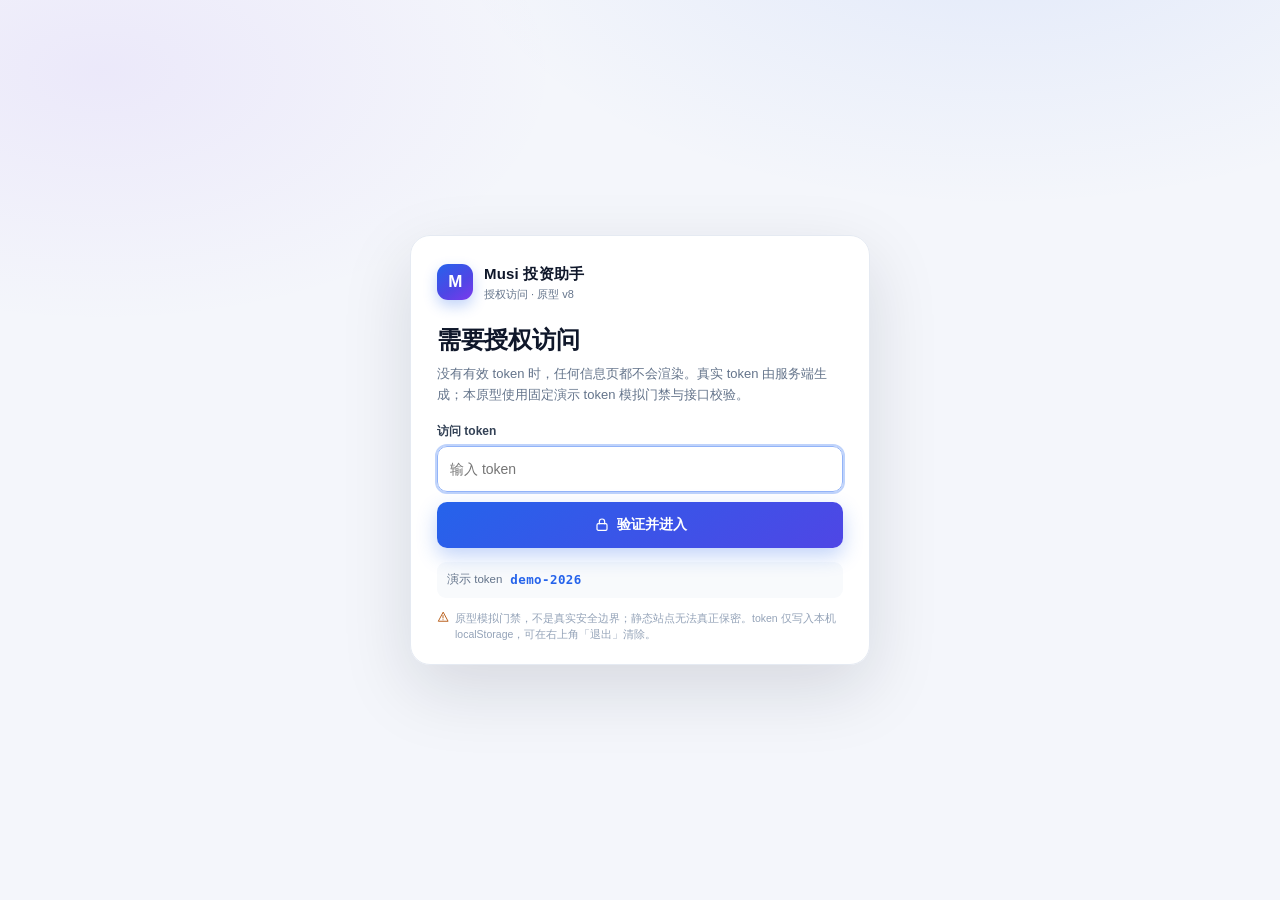
==== commit 325dff25: "feat: 原型 v8 单行基金列表、金额编辑与详情弹层" ====
--- a/investment-assistant/index.html
+++ b/investment-assistant/index.html
@@ -5,6 +5,7 @@
   <meta name="viewport" content="width=device-width, initial-scale=1, viewport-fit=cover">
   <meta name="theme-color" content="#f4f6fb">
   <title>首页 · Musi 投资助手原型</title>
+  <link rel="icon" href="data:,">
   <link rel="stylesheet" href="assets/app.css">
 </head>
 <body data-page="home">
@@ -16,7 +17,7 @@
         <div class="page-head">
           <div>
             <h1>首页</h1>
-            <p class="lede">行情与持仓看板：大盘指数 + 基金持仓。点击基金名称展开建议、调整后目标值与趋势图（可放大）；下方可全量编辑实盘数据（份额/时间/前后对照）。演示写入仅保存在本地、不影响实盘。</p>
+            <p class="lede">大盘指数 + 我的基金。每只基金一行，只展示当前持仓金额与今日涨跌；点基金名称看建议与趋势图，点行尾编辑图标修改金额。演示写入仅保存在本地、不影响实盘。</p>
           </div>
           <div class="head-side" id="home-head-side"></div>
         </div>
@@ -52,86 +53,48 @@
           <p class="table-note">PE-TTM 与历史分位数均为演示值（分位窗口近 10 年），生产环境是否有稳定可商用/可个人使用的接口待数据调研确认；不构成投资建议。</p>
         </section>
 
-        <section class="section" aria-label="基金持仓">
+        <section class="section" id="my-funds" aria-label="我的基金">
           <div class="section-head">
             <div>
-              <h2>基金持仓</h2>
-              <div class="hint">5 只基金 · 点击名称展开建议、调整后目标值、趋势图（可放大）与演示写入</div>
+              <h2>我的基金</h2>
+              <div class="hint">一行一只基金 · 当前持仓与今日涨跌 · 点名称看详情，点行尾图标改金额</div>
+            </div>
+            <div class="mf-head-actions">
+              <span class="demo-write-chip">演示写入 · 仅保存在本地，不影响实盘</span>
+              <button class="mf-add-btn" type="button" data-fund-add>
+                <svg viewBox="0 0 24 24" fill="none" stroke="currentColor" stroke-width="1.9" stroke-linecap="round" aria-hidden="true"><path d="M12 5v14"/><path d="M5 12h14"/></svg>
+                <span>添加基金</span>
+              </button>
             </div>
           </div>
           <div class="table-card">
-            <table class="data-table fund-table">
-              <caption class="sr-only">基金当前持仓市值、权重、估算涨跌幅与今日预估收益；点击基金名称可展开建议与趋势图（演示数据）</caption>
+            <table class="data-table myfunds-table">
+              <caption class="sr-only">我的基金：基金名称与代码、当前持仓金额、今日涨跌金额与幅度、编辑入口；演示数据，写入仅保存在本机</caption>
               <thead>
                 <tr>
-                  <th scope="col">基金<small class="th-sub">点击名称展开</small></th>
-                  <th scope="col" class="r">当前持仓市值</th>
-                  <th scope="col" class="r">当前权重</th>
-                  <th scope="col" class="r">估算涨跌幅</th>
-                  <th scope="col" class="r">今日预估收益<small class="th-sub">按当前持仓估算</small></th>
-                  <th scope="col" class="r">质量</th>
+                  <th scope="col">基金</th>
+                  <th scope="col" class="r">当前持仓</th>
+                  <th scope="col" class="r">今日涨跌</th>
+                  <th scope="col" class="mf-actions-head"><span class="sr-only">操作</span></th>
                 </tr>
               </thead>
               <tbody id="fund-body" aria-live="polite"></tbody>
             </table>
           </div>
-          <noscript>
-            <div class="table-card noscript-snapshot">
-              <p class="noscript-note"><b>JavaScript 未启用</b>：以下为静态快照（估算时间 14:32:10）；启用后可自动刷新、点击基金名称展开建议与趋势图。</p>
-              <p class="noscript-note">大盘：上证指数 3,628.41 +0.42%（PE-TTM 15.82 · 分位 61%）· 深证成指 11,452.68 +0.65%（24.36 · 48%）· 创业板指 2,431.20 +0.86%（33.15 · 27%）· 沪深300 4,285.63 +0.31%（13.47 · 54%）</p>
-              <table class="data-table">
-                <caption class="sr-only">静态基金持仓快照</caption>
-                <thead><tr><th scope="col">基金</th><th scope="col" class="r">当前持仓市值</th><th scope="col" class="r">当前权重</th><th scope="col" class="r">估算涨跌幅</th><th scope="col" class="r">今日预估收益</th></tr></thead>
-                <tbody>
-                  <tr><th scope="row">财通集成电路产业股票C</th><td class="r tabular">14.5 万</td><td class="r tabular">21.4%</td><td class="r tabular up">+0.82%</td><td class="r tabular up">+1,189 元</td></tr>
-                  <tr><th scope="row">华夏中证机器人ETF联接C</th><td class="r tabular">13.9 万</td><td class="r tabular">20.5%</td><td class="r tabular up">+1.15%</td><td class="r tabular up">+1,599 元</td></tr>
-                  <tr><th scope="row">国联安核心资产混合</th><td class="r tabular">10.4 万</td><td class="r tabular">15.3%</td><td class="r tabular up">+0.21%</td><td class="r tabular up">+218 元</td></tr>
-                  <tr><th scope="row">国泰中证全指通信设备ETF联接C（stale）</th><td class="r tabular">7.1 万</td><td class="r tabular">10.5%</td><td class="r tabular up">+0.64%</td><td class="r tabular up">+454 元</td></tr>
-                  <tr><th scope="row">永赢高端装备智选混合发起C</th><td class="r tabular">7.0 万</td><td class="r tabular">10.3%</td><td class="r tabular down">−0.37%</td><td class="r tabular down">−259 元</td></tr>
-                </tbody>
-              </table>
-            </div>
-          </noscript>
+          <p class="table-note">当前持仓金额取该基金最新一条记录；今日涨跌为演示估算。各基金金额之和由系统内部计算，不在首页展示、不可编辑。</p>
         </section>
 
-        <section class="section" id="ledger-section" aria-label="实盘数据编辑">
-          <div class="section-head">
-            <div>
-              <h2>实盘数据编辑（演示）</h2>
-              <div class="hint">新增 / 编辑 / 删除基金 · 份额操作（购入、赎回、清仓、加仓、减仓） · 现金调整 · 总额校正 · 生效时间可回溯</div>
-            </div>
-            <span class="demo-write-chip">演示写入 · 仅保存在本地，不影响实盘</span>
-          </div>
-          <div class="ledger-toolbar" id="ledger-toolbar"></div>
-          <div class="table-card">
-            <table class="data-table ledger-table">
-              <caption class="sr-only">实盘数据编辑：份额、单位成本、当前净值、持仓市值、当前权重、目标权重；可编辑或删除基金（演示写入）</caption>
-              <thead>
-                <tr>
-                  <th scope="col">基金 / 代码</th>
-                  <th scope="col" class="r">份额</th>
-                  <th scope="col" class="r">单位成本</th>
-                  <th scope="col" class="r">当前净值</th>
-                  <th scope="col" class="r">持仓市值</th>
-                  <th scope="col" class="r">当前权重</th>
-                  <th scope="col" class="r">目标权重</th>
-                  <th scope="col" class="r">操作</th>
-                </tr>
-              </thead>
-              <tbody id="ledger-body" aria-live="polite"></tbody>
-            </table>
-          </div>
-          <p class="table-note">新增 / 编辑 / 删除为数据校正，不自动改变现金；份额操作按「金额 = 份额 × 当前净值」并同步现金。每笔操作可选生效时间；若早于历史记录，将按时间顺序重算后续并提示条数。所有写入仅保存在本机 <code>localStorage</code>，不写真实账本、不产生下单。</p>
-        </section>
-
-        <section class="section" id="home-audit-wrap" aria-label="演示写入与本地审计">
-          <div class="section-head">
-            <div>
-              <h2>演示写入与本地审计</h2>
-              <div class="hint">新增/编辑/删除、份额操作、现金与总额校正均记录本地审计（时间、类型、基金、前→后、来源=网页）；写入 localStorage，刷新保持，可恢复演示初始值</div>
-            </div>
-          </div>
-          <div class="card audit-card" id="home-audit-body"></div>
+        <section class="section" aria-label="最近操作">
+          <details class="recent-ops" id="recent-ops">
+            <summary>
+              <span class="ro-summary-main">
+                <span class="ro-title">最近操作</span>
+                <span class="hint">默认折叠 · 本地审计 · 撤销上一笔 / 恢复演示初始值</span>
+              </span>
+              <span class="ro-summary-side" aria-hidden="true">展开 / 收起</span>
+            </summary>
+            <div class="card audit-card" id="home-audit-body"></div>
+          </details>
         </section>
 
         <section class="grid grid-12 section" id="home-quality" aria-label="数据口径说明"></section>
@@ -141,6 +104,7 @@
     <nav class="bottom-nav" id="bottom-nav" aria-label="移动端主导航"></nav>
   </div>
   <span id="refresh-status" class="sr-only" aria-live="polite"></span>
+  <noscript><p class="table-note">本原型需要启用 JavaScript 才能渲染行情与基金列表。</p></noscript>
   <script src="assets/data.js"></script>
   <script src="assets/app.js"></script>
 </body>
--- a/investment-assistant/assets/app.css
+++ b/investment-assistant/assets/app.css
@@ -1708,3 +1708,191 @@
   .lt-actions { width: 100%; }
   .ledger-btn { flex: 1 1 auto; }
 }
+
+/* ================= v8：单行基金列表 + 金额编辑 ================= */
+.mf-head-actions { display: flex; align-items: center; gap: 8px; flex-wrap: wrap; }
+.mf-add-btn {
+  display: inline-flex; align-items: center; justify-content: center; gap: 6px;
+  min-height: 44px; padding: 0 14px; border-radius: 10px;
+  border: 1px solid var(--blue); background: var(--blue); color: #fff;
+  font-size: 12.5px; font-weight: 700; cursor: pointer; white-space: nowrap;
+}
+.mf-add-btn svg { width: 15px; height: 15px; }
+.mf-add-btn:hover { background: #1d4ed8; border-color: #1d4ed8; }
+.mf-add-btn:focus-visible { outline: 2px solid #1d4ed8; outline-offset: 2px; }
+
+.myfunds-table { table-layout: fixed; }
+.myfunds-table thead th:nth-child(1) { width: auto; }
+.myfunds-table thead th:nth-child(2) { width: 24%; }
+.myfunds-table thead th:nth-child(3) { width: 27%; }
+.myfunds-table thead th:nth-child(4) { width: 60px; }
+.mf-row:hover { background: #fbfcff; }
+.mf-row > th, .mf-row > td { padding-top: 8px; padding-bottom: 8px; }
+.mf-name-cell { font-weight: 400; line-height: 1.35; }
+.mf-name-btn {
+  display: flex; flex-direction: column; align-items: flex-start; justify-content: center; gap: 1px;
+  width: 100%; min-height: 44px; padding: 0; margin: 0; border: 0;
+  background: transparent; color: inherit; text-align: left; cursor: pointer;
+}
+.mf-name-btn:hover .mf-name { color: #1d4ed8; }
+.mf-name-btn:focus-visible { outline: 2px solid var(--blue); outline-offset: 2px; border-radius: 6px; }
+.mf-name { display: block; max-width: 100%; font-size: 13.5px; font-weight: 650; line-height: 1.35; overflow-wrap: anywhere; }
+.mf-code { display: block; color: var(--muted-2); font-size: 10.5px; font-variant-numeric: tabular-nums; }
+.mf-amount { font-size: 14px; font-weight: 700; letter-spacing: -0.2px; }
+.mf-change { display: flex; align-items: baseline; justify-content: flex-end; gap: 5px; white-space: nowrap; }
+.mf-change b { font-size: 13.5px; font-weight: 700; }
+.mf-change .mf-pct { font-size: 12px; font-weight: 650; }
+.mf-slash { color: var(--muted-2); font-style: normal; font-size: 11px; }
+.mf-actions { width: 60px; text-align: right; padding-left: 4px !important; padding-right: 8px !important; }
+.mf-edit {
+  display: inline-flex; align-items: center; justify-content: center;
+  width: 44px; height: 44px; margin: 0; padding: 0;
+  border: 1px solid var(--border-strong); border-radius: 10px;
+  background: var(--surface-2); color: var(--text-2); cursor: pointer;
+}
+.mf-edit svg { width: 17px; height: 17px; }
+.mf-edit:hover { border-color: #bfd3fb; background: var(--blue-soft); color: #1d4ed8; }
+.mf-edit:focus-visible { outline: 2px solid var(--blue); outline-offset: 2px; }
+.mf-actions-head { padding-left: 4px !important; padding-right: 8px !important; }
+
+/* 最近操作（默认折叠） */
+.recent-ops { border: 0; }
+.recent-ops > summary {
+  display: flex; align-items: center; justify-content: space-between; gap: 10px;
+  min-height: 48px; padding: 0 2px; cursor: pointer; list-style: none;
+  color: var(--text-2);
+}
+.recent-ops > summary::-webkit-details-marker { display: none; }
+.recent-ops > summary:focus-visible { outline: 2px solid var(--blue); outline-offset: 2px; border-radius: 8px; }
+.ro-summary-main { display: flex; align-items: baseline; gap: 8px; flex-wrap: wrap; }
+.ro-title { font-size: 15px; font-weight: 700; letter-spacing: -0.1px; }
+.ro-summary-side { color: var(--blue); font-size: 11.5px; font-weight: 650; white-space: nowrap; }
+.recent-ops[open] > summary { margin-bottom: 8px; }
+.recent-ops .audit-card { margin-top: 0; }
+.audit-actions { display: flex; align-items: center; gap: 6px; flex-wrap: wrap; margin-left: auto; }
+.audit-actions .audit-reset { margin-left: 0; }
+.audit-reset:disabled { opacity: 0.5; cursor: not-allowed; }
+.audit-cols {
+  display: grid; grid-template-columns: auto 120px minmax(120px, 1fr) auto auto;
+  gap: 8px; padding: 4px 8px; color: var(--muted-2); font-size: 10px;
+}
+.audit-row-v8 { grid-template-columns: auto 120px minmax(120px, 1fr) auto auto; }
+.audit-type { color: var(--text-2); font-weight: 600; white-space: nowrap; }
+
+/* 金额编辑弹层 */
+.fm-panel { width: min(720px, 100%); }
+.fm-grid-3 { grid-template-columns: repeat(3, minmax(0, 1fr)); }
+.fm-summary {
+  display: grid; grid-template-columns: repeat(4, minmax(0, 1fr)); gap: 8px;
+  margin-top: 12px; padding: 10px 12px; border-radius: 10px;
+  background: var(--surface-2); border: 1px solid var(--border);
+}
+.fm-sum-item { min-width: 0; }
+.fm-sum-item span { display: block; color: var(--muted); font-size: 10px; line-height: 1.35; }
+.fm-sum-item b { display: block; margin-top: 2px; font-size: 12.5px; font-weight: 700; overflow-wrap: anywhere; }
+.fm-sum-empty { grid-column: 1 / -1; color: var(--muted-2); font-size: 11.5px; }
+.fm-later {
+  display: flex; align-items: flex-start; gap: 6px; margin-top: 8px;
+  padding: 8px 10px; border: 1px solid #f0d39a; border-radius: 9px;
+  background: #fff9ec; color: #92400e; font-size: 10.5px; line-height: 1.5;
+}
+.fm-later svg { width: 13px; height: 13px; flex: none; margin-top: 1px; }
+.fm-danger {
+  display: inline-flex; align-items: center; gap: 5px;
+  min-height: 44px; padding: 0 13px; border-radius: 9px;
+  border: 1px solid #f3c4c4; background: var(--red-soft); color: #b91c1c;
+  font-size: 12px; font-weight: 700; cursor: pointer;
+}
+.fm-danger svg { width: 14px; height: 14px; }
+.fm-danger:hover { background: #fbdcdc; }
+.fm-danger:focus-visible { outline: 2px solid var(--red); outline-offset: 2px; }
+.lm-save.danger { background: var(--red); border-color: var(--red); }
+.lm-save.danger:hover { background: #b91c1c; }
+.fm-confirm {
+  display: grid; justify-items: center; text-align: center; gap: 8px;
+  padding: 18px 14px 14px; border: 1px solid #f3c4c4; border-radius: 12px;
+  background: var(--red-soft);
+}
+.fm-confirm-icon {
+  display: grid; place-items: center; width: 44px; height: 44px;
+  border-radius: 50%; background: #fff; color: var(--red);
+}
+.fm-confirm-icon svg { width: 20px; height: 20px; }
+.fm-confirm b { color: #991b1b; font-size: 15px; }
+.fm-confirm p { margin: 0; max-width: 46ch; color: #b45353; font-size: 11.5px; line-height: 1.55; }
+.fm-confirm-target {
+  display: flex; align-items: baseline; gap: 8px; flex-wrap: wrap; justify-content: center;
+  margin-top: 2px; padding: 8px 12px; width: 100%;
+  border-radius: 8px; background: #fff; color: var(--text-2); font-size: 11.5px;
+}
+.fm-confirm-target span { font-weight: 650; }
+.fm-confirm-target code { color: var(--muted); font-size: 10.5px; }
+.fm-confirm-target b { margin-left: auto; font-size: 13px; color: var(--text); }
+
+/* 基金详情弹层 */
+body.fd-open { overflow: hidden; }
+.detail-modal { z-index: 70; }
+.detail-panel { width: min(1020px, 100%); }
+.fd-hero {
+  display: flex; align-items: flex-start; justify-content: space-between; gap: 12px;
+  padding: 12px 14px; border: 1px solid var(--border); border-radius: 12px;
+  background: linear-gradient(150deg, #f8fbff, #fff);
+}
+.fd-kicker { color: var(--muted-2); font-size: 10.5px; font-variant-numeric: tabular-nums; }
+.fd-name { margin: 2px 0 8px; font-size: 18px; line-height: 1.35; overflow-wrap: anywhere; }
+.fd-metrics { display: flex; align-items: baseline; gap: 12px 24px; flex-wrap: wrap; }
+.fd-metric span { display: block; color: var(--muted); font-size: 10.5px; }
+.fd-metric b { display: block; margin-top: 1px; font-size: 17px; font-weight: 750; letter-spacing: -0.2px; }
+.fd-advice {
+  margin-top: 10px; padding: 10px 12px; border: 1px solid var(--border);
+  border-left: 3px solid var(--blue); border-radius: 10px; background: var(--surface);
+}
+.fd-advice-head { display: flex; align-items: baseline; justify-content: space-between; gap: 8px; flex-wrap: wrap; }
+.fd-advice-head b { font-size: 12px; }
+.fd-advice-head span { color: var(--muted); font-size: 10.5px; }
+.fd-advice p { margin: 4px 0 0; color: var(--text-2); font-size: 12px; line-height: 1.6; }
+.fd-note {
+  display: flex; align-items: flex-start; gap: 6px; margin: 10px 0 0;
+  color: var(--muted-2); font-size: 10.5px; line-height: 1.55;
+}
+.fd-note svg { width: 12px; height: 12px; flex: none; margin-top: 1px; color: #b45309; }
+
+@media (max-width: 900px) {
+  .myfunds-table thead { display: none; }
+  .myfunds-table, .myfunds-table tbody { display: block; width: 100%; }
+  .myfunds-table tr.mf-row {
+    display: grid; grid-template-columns: minmax(0, 1fr) auto 48px;
+    grid-template-areas: "name amount edit" "change change edit";
+    gap: 2px 10px; padding: 10px 12px; border-top: 1px solid var(--border);
+  }
+  .myfunds-table tr.mf-row:first-child { border-top: 0; }
+  .mf-row > * { display: block; padding: 0 !important; border: 0 !important; text-align: left !important; white-space: normal !important; }
+  .mf-name-cell { grid-area: name; min-width: 0; }
+  .mf-amount { grid-area: amount; text-align: right !important; align-self: center; }
+  .mf-change { grid-area: change; justify-content: flex-end; align-self: center; }
+  .mf-actions { grid-area: edit; align-self: center; justify-self: end; width: 44px; }
+  .fm-grid-3 { grid-template-columns: repeat(2, minmax(0, 1fr)); }
+  .fm-summary { grid-template-columns: repeat(2, minmax(0, 1fr)); }
+  .audit-cols { display: none; }
+  .audit-row-v8 { grid-template-columns: auto auto 1fr; }
+  .audit-row-v8 .audit-range { grid-column: 1 / -1; }
+  .audit-row-v8 .audit-src { grid-column: 1 / -1; }
+}
+@media (max-width: 640px) {
+  .mf-head-actions { width: 100%; justify-content: space-between; }
+  .myfunds-table tr.mf-row { grid-template-columns: minmax(0, 1fr) auto 44px; padding: 9px 11px; }
+  .mf-name { font-size: 12.5px; }
+  .mf-amount { font-size: 13px; }
+  .mf-change b { font-size: 12.5px; }
+  .mf-change .mf-pct { font-size: 11px; }
+  .fm-grid-3 { grid-template-columns: 1fr; }
+  .fm-panel, .detail-panel { padding: 14px; }
+  .fd-hero { flex-direction: column; }
+  .fd-name { font-size: 16px; }
+  .fd-metrics { gap: 8px 18px; }
+  .fd-metric b { font-size: 15px; }
+}
+@media (max-width: 420px) {
+  .recent-ops > summary { align-items: flex-start; padding: 6px 2px; }
+  .ro-summary-main { flex-direction: column; gap: 1px; }
+}
